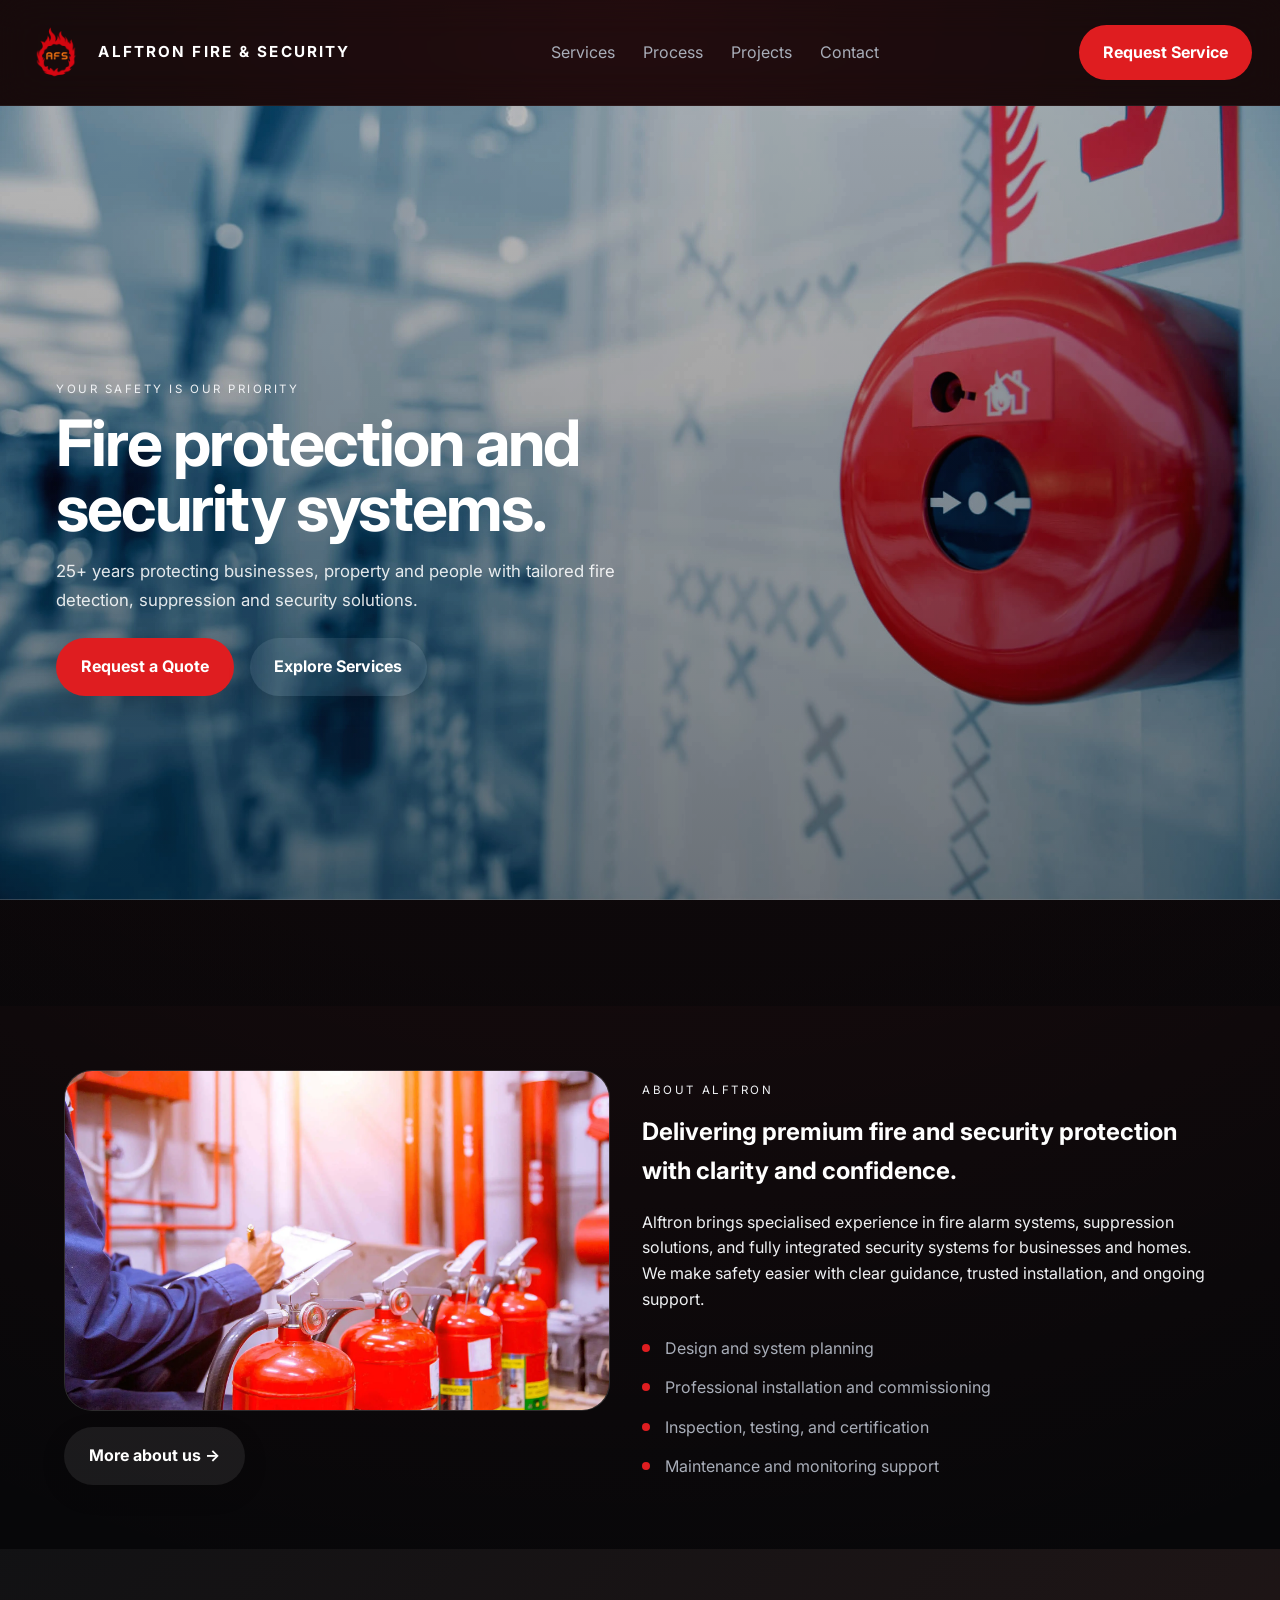
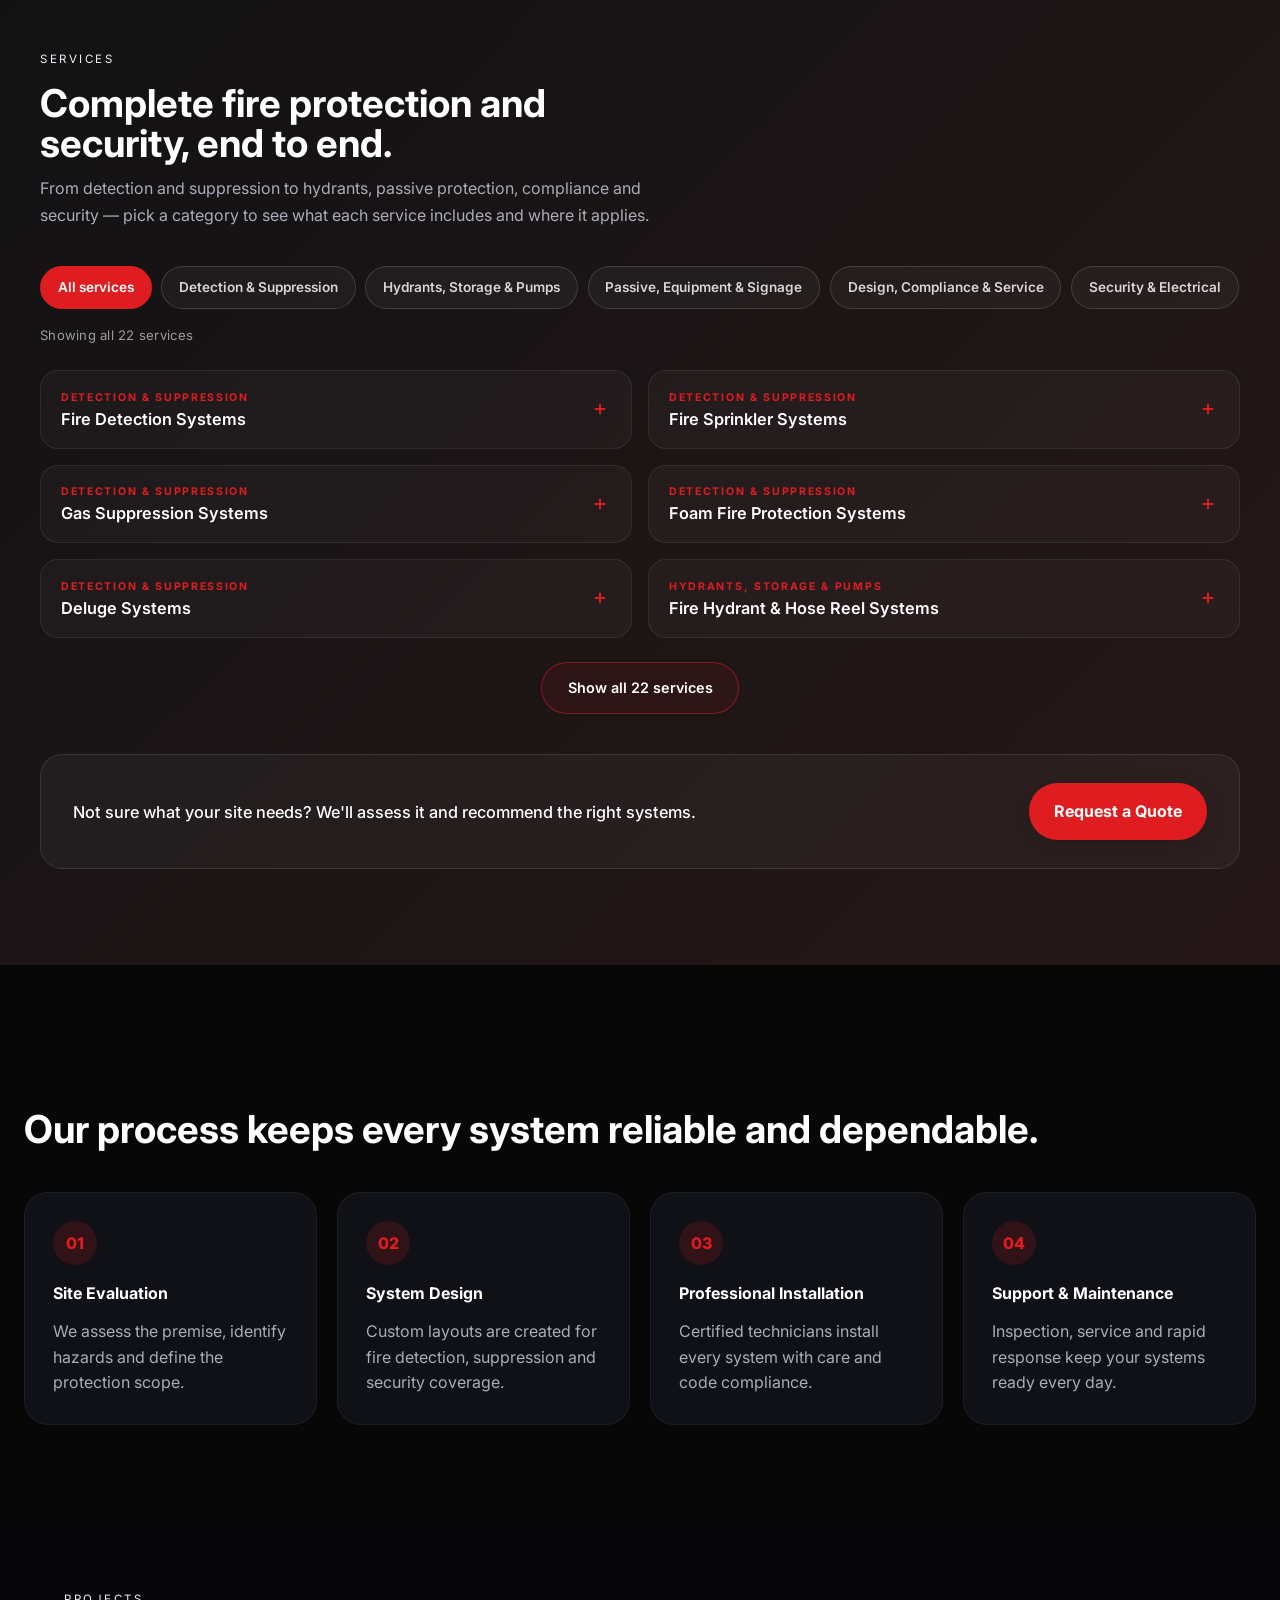
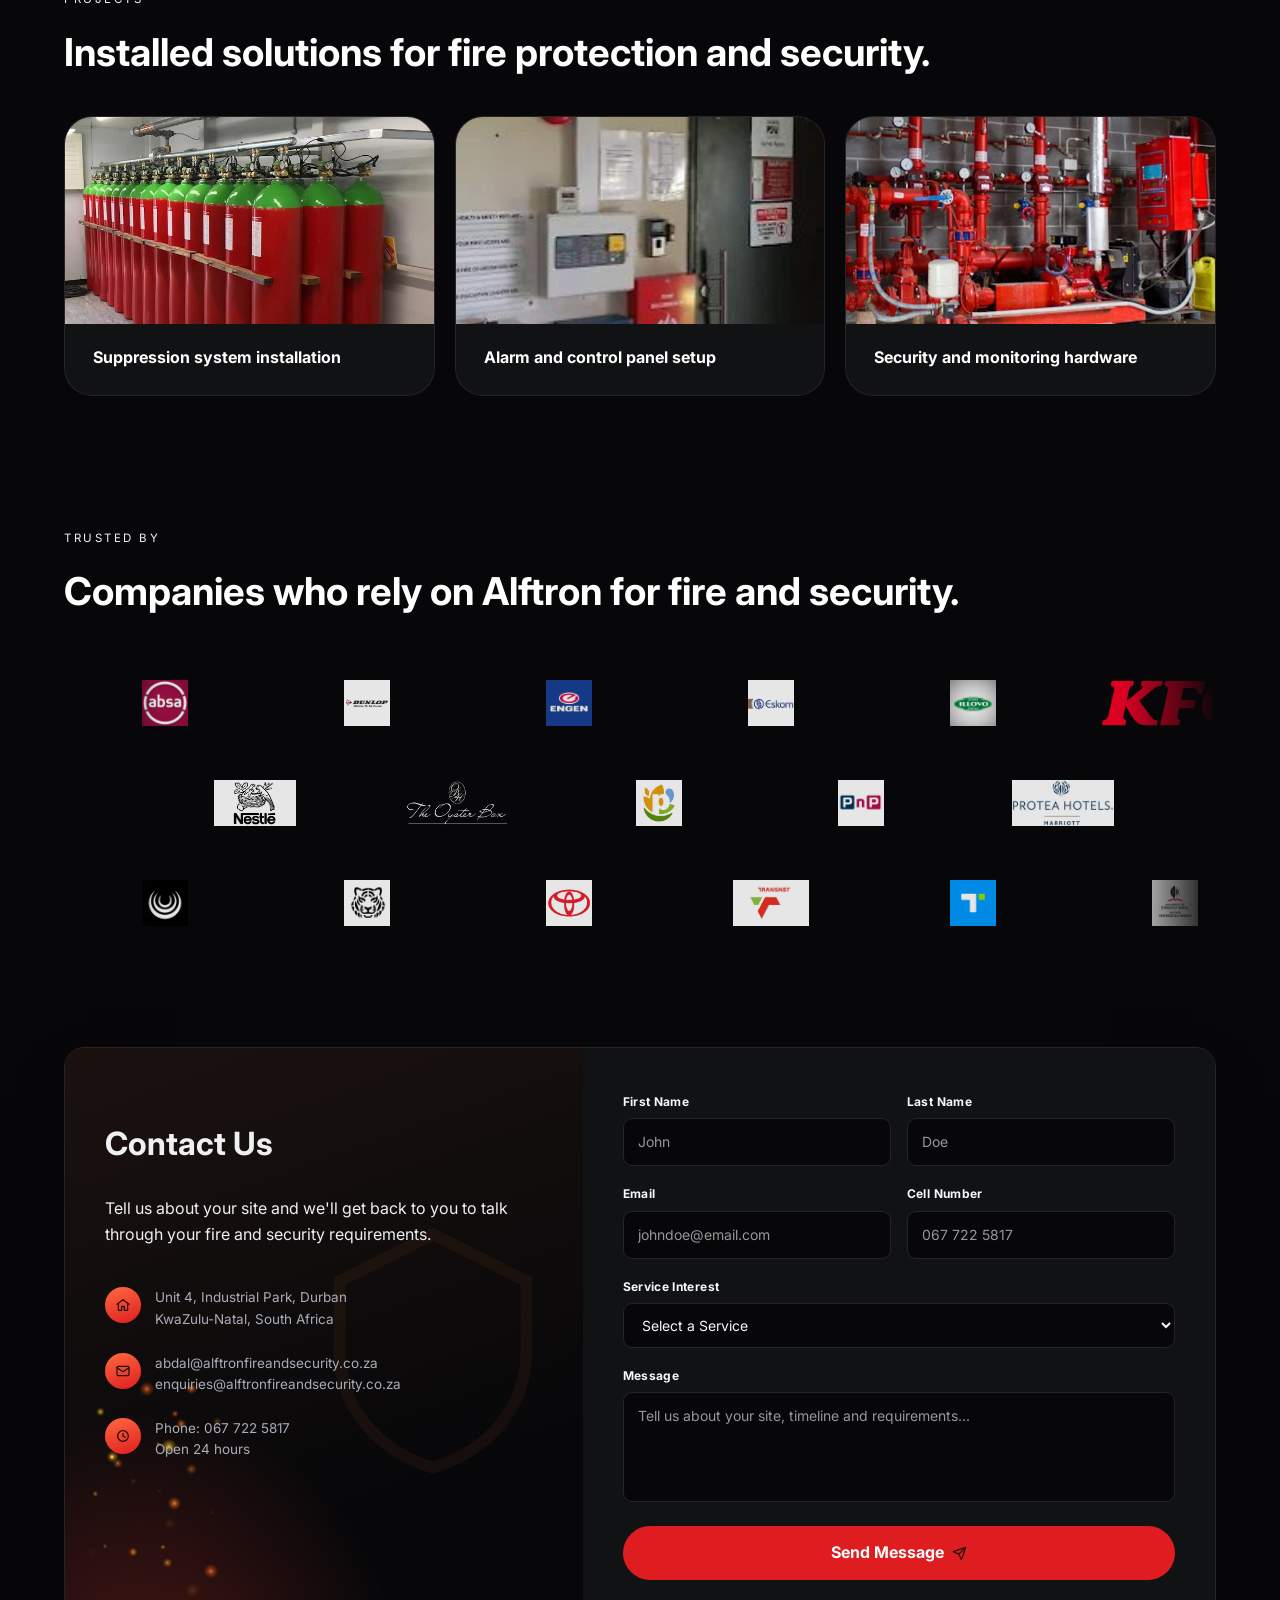
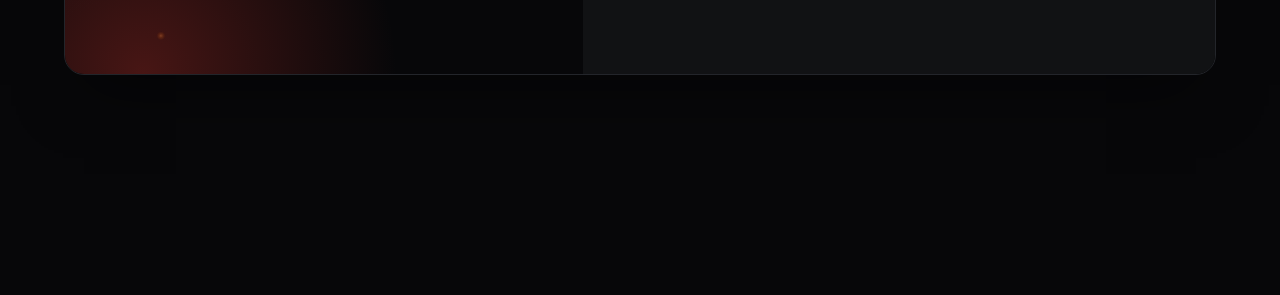
==== index.html @ 0fa5803b "lazy2" ====
<!DOCTYPE html>
<html lang="en">
<head>
  <link rel="preload" as="image" href="images/fire-alarm-systems-hero.webp" media="(min-width: 601px)" >
<link rel="preload" as="image" href="images/mobilehero.webp" media="(max-width: 600px)">
  <meta charset="UTF-8" />
  <meta name="viewport" content="width=device-width, initial-scale=1.0" />
  <title>Alftron Fire and Security</title>
  <link rel="preconnect" href="https://fonts.googleapis.com" />
  <link rel="preconnect" href="https://fonts.gstatic.com" crossorigin />
  <link href="https://fonts.googleapis.com/css2?family=Inter:wght@400;500;600;700;800&display=swap" rel="stylesheet" />
  <link rel="stylesheet" href="styles.css" />
</head>
<body>
  <nav class="navbar" id="pageNavbar">
    <a class="navbar__brand" href="#">
      <img src="images/logo.webp" alt="Alftron Fire and Security logo" class="navbar__logo" fetchpriority="high"/>
      <span class="navbar__brandText">Alftron Fire & Security</span>
    </a>
    <button class="navbar__toggle" aria-label="Open menu" id="menuToggle" aria-expanded="false">Menu</button>
    <ul class="navbar__links" id="navMenu">
      <li><a href="#services">Services</a></li>
      <li><a href="#process">Process</a></li>
      <li><a href="#projects">Projects</a></li>
      <li><a href="#contact">Contact</a></li>
      <li class="navbar__links-cta"><a href="#contact">Request Service</a></li>
    </ul>
    <a class="navbar__cta" href="#contact">Request Service</a>
  </nav>

  <main>
    <section class="hero">
      <div class="hero__content">
        <p class="eyebrow hero__eyebrow fade-up fade-up-delay-1">YOUR SAFETY IS OUR PRIORITY</p>
        <h1 class="fade-up fade-up-delay-2">Fire protection and security systems.</h1>
        <p class="hero__copy fade-up fade-up-delay-3">25+ years protecting businesses, property and people with tailored fire detection, suppression and security solutions.</p>
        <div class="hero__actions fade-up fade-up-delay-4">
          <a class="button button--primary" href="#contact">Request a Quote</a>
          <a class="button button--ghost" href="#services">Explore Services</a>
        </div>
      </div>
    </section>
<section class="section section--about" id="about">
      <div class="about-grid">
        <div>
        <div class="about-image fade-up fade-up-delay-2">
          <img src="images/fire2.webp" alt="Fire protection inspection" loading="lazy"/>
        </div>
        <button type="button" class="button button--ghost about-action fade-up fade-up-delay-4" id="aboutToggle" aria-expanded="false" aria-controls="aboutMore">More about us →</button>
      </div>
        <div class="about-content">
          <span class="eyebrow fade-up fade-up-delay-1">About Alftron</span>
          <h2 class="fade-up fade-up-delay-2">Delivering premium fire and security protection with clarity and confidence.</h2>
          <p class="fade-up fade-up-delay-3">Alftron brings specialised experience in fire alarm systems, suppression solutions, and fully integrated security systems for businesses and homes. We make safety easier with clear guidance, trusted installation, and ongoing support.</p>
          <ul class="about-list fade-up fade-up-delay-4">
            <li>Design and system planning</li>
            <li>Professional installation and commissioning</li>
            <li>Inspection, testing, and certification</li>
            <li>Maintenance and monitoring support</li>
          </ul>

          <div class="about-more" id="aboutMore" hidden>
            <div class="about-more__inner">
              <p>For more than 25 years, Alftron has helped businesses and homeowners across South Africa protect what matters most. What began as a specialised fire protection company has grown into a full-service fire and security partner, trusted on everything from single-site installations to complex industrial and commercial projects.</p>
              <p>Our approach is built on doing the job properly the first time. Every system we design is tailored to the specific risks of your site, installed by certified technicians, and backed by the inspection, testing and maintenance needed to keep it compliant and dependable for years. We work to SANS standards and insurance requirements, so you can be confident your protection will perform when it counts.</p>

              <div class="about-more__grid">
                <div class="about-stat">
                  <span class="about-stat__num">25+</span>
                  <span class="about-stat__label">Years in fire protection</span>
                </div>
                <div class="about-stat">
                  <span class="about-stat__num">24/7</span>
                  <span class="about-stat__label">Emergency call-out support</span>
                </div>
                <div class="about-stat">
                  <span class="about-stat__num">SANS</span>
                  <span class="about-stat__label">Compliant systems &amp; audits</span>
                </div>
                <div class="about-stat">
                  <span class="about-stat__num">End&#8209;to&#8209;end</span>
                  <span class="about-stat__label">Design, install &amp; maintain</span>
                </div>
              </div>

              <h3 class="about-more__subhead">Why clients choose Alftron</h3>
              <ul class="about-list">
                <li>Specialised expertise across fire detection, suppression, and integrated security</li>
                <li>Solutions engineered for compliance, reliability, and long-term protection</li>
                <li>Certified installation and honest, clear guidance at every step</li>
                <li>Rapid response and ongoing support that keeps your systems ready</li>
              </ul>
            </div>
          </div>
        </div>
      </div>
    </section>

    <section class="section section--services" id="services">
      <div class="services-inner">
        <div class="services-head">
          <span class="eyebrow fade-up fade-up-delay-1">Services</span>
          <h2 class="fade-up fade-up-delay-2">Complete fire protection and security, end to end.</h2>
          <p class="fade-up fade-up-delay-3">From detection and suppression to hydrants, passive protection, compliance and security — pick a category to see what each service includes and where it applies.</p>
        </div>

        <div class="services-filter fade-up fade-up-delay-3" role="tablist" aria-label="Filter services by category" data-service-filter></div>

        <div class="services-count" data-service-count aria-live="polite"></div>

        <div class="services-grid" data-service-grid></div>

        <div class="services-cta fade-up">
          <p>Not sure what your site needs? We'll assess it and recommend the right systems.</p>
          <a class="button button--primary" href="#contact">Request a Quote</a>
        </div>
      </div>
    </section>

    <section class="section" id="process">
      <div class="section__heading">
        <span class="eyebrow fade-up fade-up-delay-1">How we work</span>
        <h2 class="fade-up fade-up-delay-2">Our process keeps every system reliable and dependable.</h2>
      </div>
      <div class="process-grid">
        <div class="process-step fade-up fade-up-delay-2">
          <span>01</span>
          <h4>Site Evaluation</h4>
          <p>We assess the premise, identify hazards and define the protection scope.</p>
        </div>
        <div class="process-step fade-up fade-up-delay-3">
          <span>02</span>
          <h4>System Design</h4>
          <p>Custom layouts are created for fire detection, suppression and security coverage.</p>
        </div>
        <div class="process-step fade-up fade-up-delay-4">
          <span>03</span>
          <h4>Professional Installation</h4>
          <p>Certified technicians install every system with care and code compliance.</p>
        </div>
        <div class="process-step fade-up fade-up-delay-1">
          <span>04</span>
          <h4>Support & Maintenance</h4>
          <p>Inspection, service and rapid response keep your systems ready every day.</p>
        </div>
      </div>
    </section>

    <section class="section section--gallery" id="projects">
      <div class="section__heading">
        <span class="eyebrow fade-up fade-up-delay-1">Projects</span>
        <h2 class="fade-up fade-up-delay-2">Installed solutions for fire protection and security.</h2>
        <span class="gallery-swipe-hint">Swipe to explore →</span>
      </div>
      <div class="gallery-grid">
        <article class="gallery-card fade-up fade-up-delay-2">
          <img src="images/gas-suppression-cylinders.jpg" alt="Gas suppression cylinders" loading="lazy"/>
          <div class="gallery-card__text">Suppression system installation</div>
        </article>
        <article class="gallery-card fade-up fade-up-delay-3">
          <img src="images/alarm-panel-wall.jpg" alt="Fire alarm control panel" loading="lazy"/>
          <div class="gallery-card__text">Alarm and control panel setup</div>
        </article>
        <article class="gallery-card fade-up fade-up-delay-4">
          <img src="images/pump-room.jpg" alt="Mechanical and monitoring infrastructure" loading="lazy"/>
          <div class="gallery-card__text">Security and monitoring hardware</div>
        </article>
      </div>
    </section>

    <section class="section section--clients" id="clients">
      <div class="section__heading">
        <span class="eyebrow fade-up fade-up-delay-1">Trusted by</span>
        <h2 class="fade-up fade-up-delay-2">Companies who rely on Alftron for fire and security.</h2>
      </div>

      <div class="marquee-rows fade-up fade-up-delay-3" aria-label="Companies we have worked with">

        <!-- Row 1 -> scrolls left -->
        <div class="marquee marquee--left">
          <div class="marquee__track">
            <div class="marquee__group">
              <div class="client-logo"><img src="images/logoabsa.jpeg" alt="Absa" loading="lazy" /></div>
              <div class="client-logo"><img src="images/logodunlop.jpeg" alt="Dunlop" loading="lazy" /></div>
              <div class="client-logo"><img src="images/logoengen.jpeg" alt="Engen" loading="lazy" /></div>
              <div class="client-logo"><img src="images/logoeskom.jpeg" alt="Eskom" loading="lazy" /></div>
              <div class="client-logo"><img src="images/logoillovo.jpeg" alt="Illovo" loading="lazy" /></div>
              <div class="client-logo"><img src="images/logokfc.png" alt="KFC" loading="lazy" /></div>
              <div class="client-logo"><img src="images/logomrp.jpeg" alt="Mr Price" loading="lazy" /></div>
              <div class="client-logo"><img src="images/logonampak.jpeg" alt="Nampak" loading="lazy" /></div>
              <div class="client-logo"><img src="images/logoned.jpeg" alt="Nedbank" loading="lazy" /></div>
            </div>
            <div class="marquee__group" aria-hidden="true">
              <div class="client-logo"><img src="images/logoabsa.jpeg" alt="" loading="lazy" /></div>
              <div class="client-logo"><img src="images/logodunlop.jpeg" alt="" loading="lazy" /></div>
              <div class="client-logo"><img src="images/logoengen.jpeg" alt="" loading="lazy" /></div>
              <div class="client-logo"><img src="images/logoeskom.jpeg" alt="" loading="lazy" /></div>
              <div class="client-logo"><img src="images/logoillovo.jpeg" alt="" loading="lazy" /></div>
              <div class="client-logo"><img src="images/logokfc.png" alt="" loading="lazy" /></div>
              <div class="client-logo"><img src="images/logomrp.jpeg" alt="" loading="lazy" /></div>
              <div class="client-logo"><img src="images/logonampak.jpeg" alt="" loading="lazy" /></div>
              <div class="client-logo"><img src="images/logoned.jpeg" alt="" loading="lazy"/></div>
            </div>
          </div>
        </div>

        <!-- Row 2 -> scrolls right -->
        <div class="marquee marquee--right">
          <div class="marquee__track">
            <div class="marquee__group">
              <div class="client-logo"><img src="images/LogoNestle-.jpg" alt="Nestlé" loading="lazy" /></div>
              <div class="client-logo"><img src="images/logooyster.png" alt="Oyster" loading="lazy" /></div>
              <div class="client-logo"><img src="images/logopepsi.jpeg" alt="Pepsi" loading="lazy" /></div>
              <div class="client-logo"><img src="images/logopnp.jpeg" alt="Pick n Pay" loading="lazy" /></div>
              <div class="client-logo"><img src="images/logoprotea.webp" alt="Protea" loading="lazy" /></div>
              <div class="client-logo"><img src="images/logosanral.jpeg" alt="SANRAL" loading="lazy" /></div>
              <div class="client-logo"><img src="images/logosars.png" alt="SARS" loading="lazy" /></div>
              <div class="client-logo"><img src="images/logoshoprite.jpeg" alt="Shoprite" loading="lazy"/></div>
            </div>
            <div class="marquee__group" aria-hidden="true">
              <div class="client-logo"><img src="images/LogoNestle-.jpg" alt="" loading="lazy" /></div>
              <div class="client-logo"><img src="images/logooyster.png" alt="" loading="lazy"/></div>
              <div class="client-logo"><img src="images/logopepsi.jpeg" alt="" loading="lazy" /></div>
              <div class="client-logo"><img src="images/logopnp.jpeg" alt="" loading="lazy" /></div>
              <div class="client-logo"><img src="images/logoprotea.webp" alt="" loading="lazy" /></div>
              <div class="client-logo"><img src="images/logosanral.jpeg" alt="" loading="lazy" /></div>
              <div class="client-logo"><img src="images/logosars.png" alt="" loading="lazy" /></div>
              <div class="client-logo"><img src="images/logoshoprite.jpeg" alt="" loading="lazy"/></div>
            </div>
          </div>
        </div>

        <!-- Row 3 -> scrolls left -->
        <div class="marquee marquee--left marquee--slow">
          <div class="marquee__track">
            <div class="marquee__group">
              <div class="client-logo"><img src="images/logoss.jpeg" alt="SS" loading="lazy" /></div>
              <div class="client-logo"><img src="images/logotiger.jpeg" alt="Tiger Brands" loading="lazy"/></div>
              <div class="client-logo"><img src="images/logotoyota.png" alt="Toyota" loading="lazy"/></div>
              <div class="client-logo"><img src="images/logotrans.webp" alt="Trans" loading="lazy" /></div>
              <div class="client-logo"><img src="images/logotransnet.jpeg" alt="Transnet" loading="lazy" /></div>
              <div class="client-logo"><img src="images/logoukzn.jpeg" alt="UKZN" loading="lazy" /></div>
              <div class="client-logo"><img src="images/logouniev.png" alt="University" loading="lazy" /></div>
              <div class="client-logo"><img src="images/logowool.jpeg" alt="Woolworths" loading="lazy" /></div>
              <div class="client-logo"><img src="images/logozimbal.png" alt="Zimbal" loading="lazy"/></div>
            </div>
            <div class="marquee__group" aria-hidden="true">
              <div class="client-logo"><img src="images/logoss.jpeg" alt="" loading="lazy"/></div>
              <div class="client-logo"><img src="images/logotiger.jpeg" alt="" loading="lazy"/></div>
              <div class="client-logo"><img src="images/logotoyota.png" alt="" loading="lazy"/></div>
              <div class="client-logo"><img src="images/logotrans.webp" alt="" loading="lazy" /></div>
              <div class="client-logo"><img src="images/logotransnet.jpeg" alt="" loading="lazy" /></div>
              <div class="client-logo"><img src="images/logoukzn.jpeg" alt="" loading="lazy" /></div>
              <div class="client-logo"><img src="images/logouniev.png" alt="" loading="lazy" /></div>
              <div class="client-logo"><img src="images/logowool.jpeg" alt="" loading="lazy" /></div>
              <div class="client-logo"><img src="images/logozimbal.png" alt="" loading="lazy" /></div>
            </div>
          </div>
        </div>

      </div>
    </section>

    <section class="contact" id="contact">
      <div class="wrap">
        <div class="contact-shell">

          <!-- Left panel -->
          <div class="contact-left fade-up fade-up-delay-2">
            <canvas class="contact-sparks" aria-hidden="true"></canvas>
            <div class="contact-left-inner">
              <svg class="contact-glyph" viewBox="0 0 24 24" fill="none">
                <path d="M12 2 4 6v6c0 5 3.4 8.6 8 10 4.6-1.4 8-5 8-10V6l-8-4Z" stroke="#e8823a" stroke-width="1"/>
              </svg>

              <h2>Contact Us</h2>
              <p>Tell us about your site and we'll get back to you to talk through your fire and security requirements.</p>

              <div class="contact-rows">
                <div class="contact-row">
                  <span class="contact-row-icon">
                    <svg viewBox="0 0 24 24" fill="none"><path d="M3 11l9-7 9 7M5 10v9a1 1 0 0 0 1 1h4v-6h4v6h4a1 1 0 0 0 1-1v-9" stroke="#1a0f07" stroke-width="1.8" stroke-linecap="round" stroke-linejoin="round"/></svg>
                  </span>
                  <div>
                    Unit 4, Industrial Park, Durban<br>
                    KwaZulu-Natal, South Africa
                  </div>
                </div>

                <div class="contact-row">
                  <span class="contact-row-icon">
                    <svg viewBox="0 0 24 24" fill="none"><rect x="3" y="5" width="18" height="14" rx="2" stroke="#1a0f07" stroke-width="1.8"/><path d="M3 7l9 6 9-6" stroke="#1a0f07" stroke-width="1.8" stroke-linecap="round" stroke-linejoin="round"/></svg>
                  </span>
                  <div>
                    <a href="mailto:abdal@alftronfireandsecurity.co.za">abdal@alftronfireandsecurity.co.za</a><br>
                    <a href="mailto:enquiries@alftronfireandsecurity.co.za">enquiries@alftronfireandsecurity.co.za</a>
                  </div>
                </div>

                <div class="contact-row">
                  <span class="contact-row-icon">
                    <svg viewBox="0 0 24 24" fill="none"><circle cx="12" cy="12" r="8" stroke="#1a0f07" stroke-width="1.8"/><path d="M12 8v4l3 2" stroke="#1a0f07" stroke-width="1.8" stroke-linecap="round" stroke-linejoin="round"/></svg>
                  </span>
                  <div>
                    Phone: <a href="tel:0677225817">067 722 5817</a><br>
                    Open 24 hours
                  </div>
                </div>
              </div>
            </div>
          </div>

          <!-- Right panel: form -->
          <div class="contact-right fade-up fade-up-delay-3">
           <form class="contact-form" id="contactForm" action="https://api.web3forms.com/submit" method="POST">
  <!-- Web3Forms: replace with your own access key from https://web3forms.com -->
  <input type="hidden" name="access_key" value="1443069b-8271-4043-ac33-84f66582467c">
  <input type="hidden" name="subject" value="New enquiry from Alftron website">
  <input type="hidden" name="from_name" value="Alftron Fire &amp; Security Website">
  <!-- Honeypot: hidden from humans, catches bots -->
  <input type="checkbox" name="botcheck" class="hidden" style="display:none">

  <div class="form-row">
    <div class="form-field">
      <label for="firstName">First Name</label>
      <input type="text" id="firstName" name="firstName" placeholder="John" required>
    </div>
    <div class="form-field">
      <label for="lastName">Last Name</label>
      <input type="text" id="lastName" name="lastName" placeholder="Doe" required>
    </div>
  </div>

  <div class="form-row">
    <div class="form-field">
      <label for="email">Email</label>
      <input type="email" id="email" name="email" placeholder="johndoe@email.com" required>
    </div>
    <div class="form-field">
      <label for="phone">Cell Number</label>
      <input type="tel" id="phone" name="phone" placeholder="067 722 5817" autocomplete="tel" required>
    </div>
  </div>

  <div class="form-field">
    <label for="service">Service Interest</label>
    <select id="service" name="service" required>
      <option value="" disabled selected>Select a Service</option>
      <option>Fire Detection &amp; Alarm Systems</option>
      <option>Fire Suppression Systems</option>
      <option>Security &amp; Access Control</option>
      <option>CCTV &amp; Surveillance</option>
      <option>Monitoring &amp; Response</option>
      <option>Inspection, Testing &amp; Maintenance</option>
    </select>
  </div>

  <div class="form-field">
    <label for="message">Message</label>
    <textarea id="message" name="message" placeholder="Tell us about your site, timeline and requirements..." required></textarea>
  </div>

  <button type="submit" class="btn btn-primary" id="contactSubmit">
    <span class="btn-label">Send Message</span>
    <svg width="15" height="15" viewBox="0 0 24 24" fill="none"><path d="M22 2 11 13M22 2l-7 20-4-9-9-4 20-7Z" stroke="#1a0f07" stroke-width="1.8" stroke-linecap="round" stroke-linejoin="round"/></svg>
  </button>

  <p class="form-status" id="formStatus" role="status" aria-live="polite"></p>
</form>
          </div>

        </div>
      </div>
    </section>
  </main>

  <footer class="footer fade-up fade-up-delay-2">
    <div>© 2026 Alftron Fire and Security. Your safety is our priority.</div>
    <div>Designed for modern fire protection and security.</div>
    <div>Created by <a href="https://dyme.digital">Dyme Digital</a></div>
  </footer>

  <script src="script.js"></script>
  <script>
    (function(){
      const canvas = document.querySelector('.contact-sparks');
      if (!canvas) return;
      const ctx = canvas.getContext('2d');
      const reduce = window.matchMedia('(prefers-reduced-motion: reduce)').matches;

      let width = 0, height = 0, dpr = Math.min(window.devicePixelRatio || 1, 2);
      const sparks = [];

      function resize(){
        const rect = canvas.parentElement.getBoundingClientRect();
        width = rect.width;
        height = rect.height;
        dpr = Math.min(window.devicePixelRatio || 1, 2);
        canvas.width = width * dpr;
        canvas.height = height * dpr;
        canvas.style.width = width + 'px';
        canvas.style.height = height + 'px';
        ctx.setTransform(dpr, 0, 0, dpr, 0, 0);
      }
      resize();
      window.addEventListener('resize', resize);

      function spawn(){
        const originX = width * (0.05 + Math.random() * 0.25);
        const originY = height * (0.7 + Math.random() * 0.3);
        const angle = -Math.PI / 2 + (Math.random() - 0.5) * 1.1;
        const speed = 0.3 + Math.random() * 1.2;

        return {
          x: originX,
          y: originY,
          vx: Math.cos(angle) * speed + (Math.random() - 0.5) * 0.3,
          vy: Math.sin(angle) * speed - Math.random() * 0.4,
          life: 0,
          maxLife: 90 + Math.random() * 110,
          size: 0.7 + Math.random() * 2,
          hue: 18 + Math.random() * 28,
        };
      }

      const count = reduce ? 0 : 26;
      for (let i = 0; i < count; i++){
        const s = spawn();
        s.life = Math.random() * s.maxLife;
        sparks.push(s);
      }

      function draw(){
        ctx.clearRect(0, 0, width, height);
        ctx.globalCompositeOperation = 'lighter';

        for (let i = 0; i < sparks.length; i++){
          const s = sparks[i];
          s.life++;
          s.x += s.vx;
          s.y += s.vy;
          s.vy -= 0.01;
          s.vx *= 0.99;

          const t = s.life / s.maxLife;
          if (t >= 1 || s.y < height * 0.1){
            sparks[i] = spawn();
            continue;
          }

          const alpha = Math.sin(t * Math.PI) * 0.85;
          const r = s.size * 3;
          const grad = ctx.createRadialGradient(s.x, s.y, 0, s.x, s.y, r);
          grad.addColorStop(0, `hsla(${s.hue}, 100%, 65%, ${alpha})`);
          grad.addColorStop(0.4, `hsla(${s.hue}, 95%, 55%, ${alpha * 0.5})`);
          grad.addColorStop(1, `hsla(${s.hue}, 90%, 45%, 0)`);
          ctx.fillStyle = grad;
          ctx.beginPath();
          ctx.arc(s.x, s.y, r, 0, Math.PI * 2);
          ctx.fill();
        }

        ctx.globalCompositeOperation = 'source-over';
        if (!reduce) requestAnimationFrame(draw);
      }

      draw();
    })();
  </script>
</body>
</html>
---- styles.css ----
:root {
  color-scheme: dark;
  font-family: 'Inter', sans-serif;
  font-size: 16px;
  color: #eef0f2;
  background: #070709;
  --bg: #070709;
  --surface: #111214;
  --surface-strong: #16171b;
  --text: #f7f8fa;
  --muted: #a8adb8;
  --accent: #df1d20;
  --accent-soft: rgba(223, 29, 32, 0.14);
  --border: #23252a;
  --orange: #df1d20;
  --orange-bright: #ff6a3f;
  --red: #df1d20;
  --bg-raised: #111214;
  --text-muted: #a8adb8;
  --text-dim: rgba(255, 255, 255, 0.58);
}

* {
  box-sizing: border-box;
}

html {
  margin: 0;
  overflow-x: clip;
  scroll-behavior: smooth;
  -webkit-text-size-adjust: 100%;
}

body {
  margin: 0;
  background: radial-gradient(circle at top, rgba(255, 69, 69, 0.12), transparent 32%), #070709;
  line-height: 1.6;
  -webkit-tap-highlight-color: transparent;
}

img {
  max-width: 100%;
  display: block;
}

button, input, textarea {
  font: inherit;
}

.topbar {
  display: none;
}

.logo-shell {
  display: none;
}

.eyebrow {
  text-transform: uppercase;
  letter-spacing: 0.22em;
  font-size: 0.72rem;
  color: #f0f2f5;
}

.topbar__contact {
  display: flex;
  flex-direction: column;
  text-align: right;
  gap: 0.2rem;
}

.topbar__contact a {
  color: #fff;
  text-decoration: none;
  font-weight: 700;
}

.navbar {
  position: sticky;
  top: 0;
  left: 0;
  right: 0;
  width: 100%;
  margin: 0;
  padding: 24px 28px;
  display: flex;
  align-items: center;
  justify-content: space-between;
  gap: 1rem;
  flex-wrap: wrap;
  z-index: 60;
  background: rgba(7, 7, 9, 0.08);
  border-bottom: 1px solid rgba(255, 255, 255, 0.06);
  backdrop-filter: blur(18px);
  transition: background 0.25s ease, box-shadow 0.25s ease, padding 0.25s ease, transform 0.25s ease;
}

.navbar__logo{
  margin-top: 1px; /* increase/decrease to taste */
}
.navbar--active {
  background: rgba(7, 7, 9, 0.72);
  box-shadow: 0 14px 40px rgba(0, 0, 0, 0.16);
  padding: 16px 28px;
  transform: translateY(0);
}

.navbar__brand {
  display: inline-flex;
  align-items: center;
  gap: 0.9rem;
  text-decoration: none;
}

.navbar__logo {
  width: 56px;
  height: 56px;
  border-radius: 14px;
  object-fit: contain;
  display: block;
}

.navbar__brandText {
  font-size: 0.95rem;
  font-weight: 700;
  letter-spacing: 0.14em;
  text-transform: uppercase;
  color: white;
}

.navbar__toggle {
  display: none;
  border: 1px solid rgba(255, 255, 255, 0.16);
  background: rgba(255, 255, 255, 0.06);
  color: white;
  padding: 0.85rem 1rem;
  border-radius: 999px;
  cursor: pointer;
  font-weight: 700;
}

.navbar__links {
  display: flex;
  gap: 1.75rem;
  list-style: none;
  padding: 0;
  margin: 0;
}

.navbar__links a {
  color: var(--muted);
  text-decoration: none;
  transition: color 0.2s ease;
}

.navbar__links a:hover {
  color: white;
}

.navbar__cta {
  padding: 0.95rem 1.5rem;
  background: var(--accent);
  color: white;
  border-radius: 999px;
  text-decoration: none;
  font-weight: 700;
}

.navbar__links.open {
  max-height: 500px;
}

@media (max-width: 860px) {
  .navbar {
    padding: 16px 20px;
  }
  .navbar__toggle {
    display: inline-flex;
  }
  .navbar__links {
    position: absolute;
    top: 100%;
    left: 0;
    right: 0;
    margin: 0;
    padding: 0 1.5rem;
    gap: 1rem;
    flex-direction: column;
    background: rgba(7, 7, 9, 0.98);
    border-bottom: 1px solid rgba(255, 255, 255, 0);
    overflow: hidden;
    max-height: 0;
    transition: max-height 0.32s ease, padding 0.32s ease, border-color 0.32s ease;
    z-index: 50;
  }
  .navbar__links li {
    width: 100%;
  }
  .navbar__links a {
    width: 100%;
    padding: 0.75rem 0;
    color: white;
  }
  .navbar__cta {
    width: 100%;
    text-align: center;
  }
}

.hero {
  width: 100%;
  max-width: none;
  margin: 0;
  padding: 1rem 24px 4rem;
  display: grid;
  align-items: center;
  justify-items: start;
  min-height: 100vh;
  min-height: 100svh;
  background: url('images/fire-alarm-systems-hero.webp') center center/cover no-repeat;
  background-attachment: fixed;
  position: relative;
  overflow: hidden;
}

.hero::before {
  content: '';
  position: absolute;
  inset: 0;
  background: rgba(7, 7, 9, 0.18);
  pointer-events: none;
}

.hero::after {
  content: '';
  position: absolute;
  inset: 0;
  background: linear-gradient(180deg, rgba(7, 7, 9, 0.12), rgba(7, 7, 9, 0.42));
}

.hero__content {
  position: relative;
  z-index: 1;
  max-width: 720px;
  width: 100%;
  padding-left: 2rem;
}

.hero__content h1 {
  overflow-wrap: break-word;
}

.fade-up {
  opacity: 0;
  transform: translateY(14px);
}

.fade-up.show {
  animation: fadeUp 0.72s ease-out forwards;
}

.fade-up-delay-1 { animation-delay: 0.12s; }
.fade-up-delay-2 { animation-delay: 0.2s; }
.fade-up-delay-3 { animation-delay: 0.28s; }
.fade-up-delay-4 { animation-delay: 0.36s; }

@keyframes fadeUp {
  from {
    opacity: 0;
    transform: translateY(14px);
  }
  to {
    opacity: 1;
    transform: translateY(0);
  }
}

.hero__content h1 {
  margin: 0 0 0.9rem;
  font-size: clamp(2.75rem, 5vw, 4.75rem);
  line-height: 1.02;
  letter-spacing: -0.03em;
  color: white;
}

.hero__copy {
  max-width: 40rem;
  color: rgba(255, 255, 255, 0.88);
  font-size: 1.05rem;
  line-height: 1.75;
}

.hero__actions {
  display: flex;
  flex-wrap: wrap;
  align-items: center;
  gap: 1rem;
  margin-top: 1.4rem;
}

.button {
  display: inline-flex;
  align-items: center;
  justify-content: center;
  border: none;
  border-radius: 999px;
  padding: 1rem 1.55rem;
  font-weight: 700;
  cursor: pointer;
  transition: transform 0.2s ease, box-shadow 0.2s ease, background 0.2s ease, filter 0.2s ease;
  text-decoration: none;
  box-shadow: 0 8px 24px rgba(0, 0, 0, 0.16);
}

.button:hover {
  transform: translateY(-2px) scale(1.01);
  box-shadow: 0 12px 28px rgba(0, 0, 0, 0.24);
  filter: brightness(1.04);
}

.button:active {
  transform: translateY(0) scale(0.99);
  box-shadow: 0 6px 16px rgba(0, 0, 0, 0.18);
}

.button--primary {
  background: var(--accent);
  color: white;
}

.button--ghost {
  background: rgba(255, 255, 255, 0.08);
  color: white;
}

.hero__visual {
  position: relative;
  min-height: 520px;
  border-radius: 32px;
  overflow: hidden;
  background: linear-gradient(145deg, #16181c 0%, #101113 40%, #100f12 100%);
  border: 1px solid rgba(255, 255, 255, 0.06);
  display: grid;
  place-items: center;
}

.hero__image {
  width: 100%;
  height: 100%;
  object-fit: cover;
}

.hero__overlay {
  position: absolute;
  inset: 0;
  background: radial-gradient(circle at top right, rgba(255, 60, 60, 0.18), transparent 35%),
    linear-gradient(180deg, transparent 0%, rgba(0, 0, 0, 0.35) 60%);
}

.hero__badge {
  position: absolute;
  top: 1.4rem;
  left: 1.4rem;
  background: rgba(223, 29, 32, 0.14);
  border: 1px solid rgba(223, 29, 32, 0.28);
  border-radius: 999px;
  padding: 0.9rem 1.2rem;
  width: fit-content;
  color: #fff;
  font-weight: 700;
  z-index: 1;
}

.stats-grid,
.service-grid,
.process-grid,
.gallery-grid {
  display: grid;
  gap: 1.25rem;
}

.stats-grid {
  max-width: 1200px;
  margin: 0 auto;
  padding: 0 24px 32px;
  grid-template-columns: repeat(3, minmax(0, 1fr));
}

.stat-card {
  padding: 1.5rem 1.75rem;
  background: var(--surface);
  border: 1px solid rgba(255, 255, 255, 0.08);
  border-radius: 24px;
  text-align: center;
}

.stat-card p {
  margin: 0;
  font-size: 2rem;
  font-weight: 800;
  color: white;
}

.stat-card span {
  color: var(--muted);
}

.section {
  max-width: 1200px;
  margin: 0 auto;
  padding: 64px 24px;
}

.section--dark {
  background: #09090c;
}

.section__heading {
  margin-bottom: 2rem;
}

.section__heading h2 {
  margin: 0.75rem 0 0;
  font-size: clamp(2rem, 3vw, 2.8rem);
  color: white;
}

#process {
  position: relative;
  isolation: isolate;
  overflow: hidden;
  width: 100vw;
  max-width: none;
  margin-left: calc(50% - 50vw);
  margin-right: calc(50% - 50vw);
  padding: 96px 24px;
  background:
    linear-gradient(135deg, rgba(3, 3, 5, 0.14), rgba(8, 6, 6, 0.1)),
    url('images/fire-extinguish.webp') center/cover no-repeat;
  background-attachment: fixed;
}

#process::before {
  content: '';
  position: absolute;
  inset: 0;
  background: rgba(7, 7, 9, 0.18);
  pointer-events: none;
  z-index: -1;
}

#process .section__heading,
#process .process-grid {
  position: relative;
  z-index: 1;
}

.service-grid {
  grid-template-columns: repeat(3, minmax(0, 1fr));
}

.service-card {
  padding: 2rem;
  border-radius: 28px;
  background: rgba(255, 255, 255, 0.03);
  border: 1px solid rgba(255, 255, 255, 0.06);
}

.service-card h3 {
  margin-top: 0;
  margin-bottom: 0.75rem;
  color: white;
}

.service-card p {
  margin: 0;
  color: var(--muted);
}

.about-grid {
  display: grid;
  grid-template-columns: 1fr 1.05fr;
  gap: 2rem;
  align-items: center;
}

.about-grid > * {
  min-width: 0;
}

.about-content h2 {
  margin-top: 0.75rem;
  color: white;
}

.about-list {
  list-style: none;
  padding: 0;
  margin: 1.5rem 0 0;
  display: grid;
  gap: 0.85rem;
  color: var(--muted);
}

.about-list li {
  position: relative;
  padding-left: 1.4rem;
}

.about-list li::before {
  content: '';
  position: absolute;
  left: 0;
  top: 0.5rem;
  width: 8px;
  height: 8px;
  border-radius: 50%;
  background: var(--accent);
}


.about-image {
  border-radius: 28px;
  overflow: hidden;
  background: rgba(255,255,255,0.05);
  border: 1px solid rgba(255,255,255,0.1);
  aspect-ratio: 16 / 10;
  min-height: 320px;
  max-width: 100%;
  display: grid;
  place-items: center;
}

.about-image img {
  width: 100%;
  height: 100%;
  object-fit: cover;
  display: block;
}

.about-action {
  margin-top: 1rem;
}

.about-action {
  cursor: pointer;
}

/* Expandable "More about us" panel */
.about-more {
  overflow: hidden;
  max-height: 0;
  transition: max-height 0.4s ease;
}

.about-more__inner {
  padding-top: 1.5rem;
  margin-top: 1.5rem;
  border-top: 1px solid rgba(255, 255, 255, 0.1);
}

.about-more__inner p {
  color: var(--muted);
  line-height: 1.75;
  margin: 0 0 1rem;
}

.about-more__grid {
  display: grid;
  grid-template-columns: repeat(2, 1fr);
  gap: 1rem;
  margin: 1.75rem 0;
}

.about-stat {
  padding: 1.1rem 1.25rem;
  border: 1px solid rgba(255, 255, 255, 0.1);
  border-radius: 16px;
  background: rgba(255, 255, 255, 0.03);
  display: flex;
  flex-direction: column;
  gap: 0.35rem;
}

.about-stat__num {
  font-size: 1.6rem;
  font-weight: 800;
  color: var(--accent);
  line-height: 1;
}

.about-stat__label {
  font-size: 0.85rem;
  color: var(--muted);
  line-height: 1.35;
}

.about-more__subhead {
  margin: 1.75rem 0 1rem;
  font-size: 1.05rem;
  color: white;
  font-weight: 700;
}

.section--services {
  position: relative;
  width: 100vw;
  max-width: none;
  margin-left: calc(50% - 50vw);
  margin-right: calc(50% - 50vw);
  padding: 96px 24px;
  background: linear-gradient(135deg, rgba(18, 18, 20, 0.98), rgba(39, 24, 24, 0.98));
}

.services-inner {
  max-width: 1200px;
  margin: 0 auto;
}

.services-head {
  max-width: 640px;
  margin-bottom: 2.25rem;
}

.services-head h2 {
  margin: 0.75rem 0 0.75rem;
  color: white;
  font-size: clamp(2rem, 3vw, 2.8rem);
  line-height: 1.05;
}

.services-head p {
  margin: 0;
  color: var(--muted);
  line-height: 1.7;
}

/* Filter tabs */
.services-filter {
  display: flex;
  flex-wrap: wrap;
  gap: 0.6rem;
  margin-bottom: 1rem;
}

.services-tab {
  border: 1px solid rgba(255, 255, 255, 0.14);
  background: rgba(255, 255, 255, 0.04);
  color: rgba(255, 255, 255, 0.82);
  padding: 0.62rem 1.05rem;
  border-radius: 999px;
  font-size: 0.85rem;
  font-weight: 600;
  cursor: pointer;
  transition: background 0.2s ease, border-color 0.2s ease, color 0.2s ease, transform 0.15s ease;
}

.services-tab:hover {
  border-color: rgba(223, 29, 32, 0.6);
  color: white;
}

.services-tab.is-active {
  background: var(--accent);
  border-color: var(--accent);
  color: white;
}

.services-count {
  color: var(--text-dim);
  font-size: 0.82rem;
  letter-spacing: 0.02em;
  margin-bottom: 1.5rem;
}

/* Cards grid */
.services-grid {
  display: grid;
  grid-template-columns: repeat(2, minmax(0, 1fr));
  gap: 1rem;
  align-items: start;
}

.service-item {
  border: 1px solid rgba(255, 255, 255, 0.08);
  border-radius: 18px;
  background: rgba(255, 255, 255, 0.03);
  overflow: hidden;
  transition: border-color 0.25s ease, background 0.25s ease;
}

.service-item.is-open {
  border-color: rgba(223, 29, 32, 0.5);
  background: rgba(223, 29, 32, 0.05);
}

.service-item__head {
  width: 100%;
  display: grid;
  grid-template-columns: 1fr auto;
  grid-template-areas:
    "tag chev"
    "name chev";
  align-items: center;
  gap: 0.15rem 1rem;
  text-align: left;
  background: transparent;
  border: none;
  color: white;
  padding: 1.15rem 1.25rem;
  cursor: pointer;
}

.service-item__tag {
  grid-area: tag;
  font-size: 0.66rem;
  text-transform: uppercase;
  letter-spacing: 0.16em;
  color: var(--accent);
  font-weight: 700;
}

.service-item__name {
  grid-area: name;
  font-size: 1.02rem;
  font-weight: 600;
  line-height: 1.25;
}

.service-item__chev {
  grid-area: chev;
  width: 22px;
  height: 22px;
  position: relative;
  flex: none;
}

.service-item__chev::before,
.service-item__chev::after {
  content: '';
  position: absolute;
  top: 50%;
  left: 50%;
  width: 11px;
  height: 2px;
  border-radius: 2px;
  background: var(--accent);
  transform: translate(-50%, -50%);
  transition: transform 0.28s ease;
}

.service-item__chev::after {
  transform: translate(-50%, -50%) rotate(90deg);
}

.service-item.is-open .service-item__chev::after {
  transform: translate(-50%, -50%) rotate(0deg);
}

.service-item__panel {
  max-height: 0;
  overflow: hidden;
  transition: max-height 0.32s ease;
}

.service-item__panel-inner {
  padding: 0 1.25rem 1.35rem;
  border-top: 1px solid rgba(255, 255, 255, 0.07);
  margin-top: 0.1rem;
}

.service-item__panel-inner h4 {
  margin: 1.1rem 0 0.6rem;
  font-size: 0.72rem;
  text-transform: uppercase;
  letter-spacing: 0.14em;
  color: rgba(255, 255, 255, 0.6);
}

.service-item__desc {
  margin: 1.1rem 0 0.35rem;
  color: rgba(255, 255, 255, 0.82);
  font-size: 0.95rem;
  line-height: 1.65;
}

.service-item__includes {
  list-style: none;
  padding: 0;
  margin: 0;
  display: grid;
  gap: 0.5rem;
}

.service-item__includes li {
  position: relative;
  padding-left: 1.3rem;
  color: rgba(255, 255, 255, 0.86);
  font-size: 0.92rem;
  line-height: 1.4;
}

.service-item__includes li::before {
  content: '';
  position: absolute;
  left: 0;
  top: 0.5rem;
  width: 7px;
  height: 7px;
  border-radius: 50%;
  background: var(--accent);
}

.service-item__apps {
  margin: 0;
  color: var(--muted);
  font-size: 0.9rem;
  line-height: 1.6;
}

/* Show more / fewer */
.services-more {
  display: flex;
  justify-content: center;
  margin-top: 1.5rem;
}

.services-more__btn {
  border: 1px solid rgba(223, 29, 32, 0.55);
  background: rgba(223, 29, 32, 0.08);
  color: white;
  font-weight: 600;
  font-size: 0.9rem;
  padding: 0.85rem 1.6rem;
  border-radius: 999px;
  cursor: pointer;
  transition: background 0.2s ease, transform 0.15s ease, border-color 0.2s ease;
}

.services-more__btn:hover {
  background: rgba(223, 29, 32, 0.18);
  border-color: var(--accent);
}

.services-more__btn:active {
  transform: scale(0.98);
}

/* Closing CTA */
.services-cta {
  margin-top: 2.5rem;
  padding: 1.75rem 2rem;
  border: 1px solid rgba(255, 255, 255, 0.1);
  border-radius: 22px;
  background: rgba(255, 255, 255, 0.04);
  display: flex;
  flex-wrap: wrap;
  align-items: center;
  justify-content: space-between;
  gap: 1.25rem;
}

.services-cta p {
  margin: 0;
  color: white;
  font-weight: 500;
  font-size: 1.02rem;
}

@media (max-width: 860px) {
  .services-grid {
    grid-template-columns: 1fr;
  }
  .services-cta {
    justify-content: center;
    text-align: center;
  }
  .services-cta .button {
    width: 100%;
  }
}

.process-grid {
  grid-template-columns: repeat(4, minmax(0, 1fr));
}

.process-step {
  padding: 1.75rem;
  border-radius: 24px;
  background: #101116;
  border: 1px solid rgba(255, 255, 255, 0.06);
}

.process-step span {
  display: inline-flex;
  width: 44px;
  height: 44px;
  border-radius: 50%;
  align-items: center;
  justify-content: center;
  background: rgba(223, 29, 32, 0.16);
  color: var(--accent);
  font-weight: 800;
  margin-bottom: 1rem;
}

.process-step h4 {
  margin: 0 0 0.75rem;
  color: white;
}

.process-step p {
  margin: 0;
  color: var(--muted);
}

.section--gallery .gallery-grid {
  grid-template-columns: repeat(auto-fit, minmax(280px, 1fr));
}

.gallery-card {
  position: relative;
  overflow: hidden;
  border-radius: 28px;
  background: #111214;
  border: 1px solid rgba(255, 255, 255, 0.08);
  display: grid;
  min-height: 280px;
  transition: transform 0.35s ease, box-shadow 0.35s ease;
}

.gallery-card:hover {
  transform: translateY(-6px) scale(1.02);
  box-shadow: 0 22px 60px rgba(0, 0, 0, 0.32);
}

.gallery-card::after {
  content: '';
  position: absolute;
  inset: 0;
  background: linear-gradient(180deg, rgba(0, 0, 0, 0) 30%, rgba(0, 0, 0, 0.45) 100%);
  opacity: 0;
  transition: opacity 0.35s ease;
}

.gallery-card:hover::after {
  opacity: 1;
}

.gallery-card img {
  width: 100%;
  height: auto;
  aspect-ratio: 16 / 9;
  object-fit: cover;
  display: block;
  transition: transform 0.35s ease;
}

.gallery-card:hover img {
  transform: scale(1.08);
}

.gallery-swipe-hint {
  display: none;
}

.gallery-card__text {
  position: absolute;
  bottom: 0;
  left: 0;
  right: 0;
  padding: 1.5rem 1.75rem;
  color: white;
  font-weight: 700;
  z-index: 1;
}

/* ---------- Clients marquee ---------- */
.section--clients {
  overflow: hidden;
}

.marquee-rows {
  margin-top: 2.5rem;
  display: flex;
  flex-direction: column;
  gap: 1.25rem;
}

.marquee {
  position: relative;
  width: 100%;
  overflow: hidden;
  /* Fade the edges so logos slide in/out softly */
  -webkit-mask-image: linear-gradient(90deg, transparent, #000 8%, #000 92%, transparent);
  mask-image: linear-gradient(90deg, transparent, #000 8%, #000 92%, transparent);
}

.marquee__track {
  display: flex;
  width: max-content;
  animation: marquee-scroll 45s linear infinite;
}

/* Alternate directions per row */
.marquee--right .marquee__track {
  animation-direction: reverse;
}

/* Vary speed so rows drift out of sync (staggered, not column-aligned) */
.marquee--left .marquee__track  { animation-duration: 48s; }
.marquee--right .marquee__track { animation-duration: 38s; }
.marquee--slow .marquee__track  { animation-duration: 62s; }

/* Offset middle row so logos never line up in tidy columns */
.marquee--right .marquee__group {
  padding-left: 90px;
}

.marquee:hover .marquee__track {
  animation-play-state: paused;
}

.marquee__group {
  display: flex;
  align-items: center;
  flex-shrink: 0;
}

.client-logo {
  flex: 0 0 auto;
  width: 170px;
  height: 80px;
  margin: 0 1rem;
  display: grid;
  place-items: center;
  opacity: 0.9;
  transition: opacity 0.3s ease, transform 0.3s ease;
}

.client-logo:hover {
  opacity: 1;
  transform: translateY(-3px);
}

.client-logo img {
  max-width: 100%;
  max-height: 46px;
  width: auto;
  object-fit: contain;
  display: block;
}

@keyframes marquee-scroll {
  from { transform: translateX(0); }
  to   { transform: translateX(-50%); }
}

@media (max-width: 600px) {
  .marquee-rows {
    gap: 0.9rem;
  }
  .client-logo {
    width: 120px;
    height: 58px;
    margin: 0 0.6rem;
  }
  .client-logo img {
    max-height: 34px;
  }
  .marquee--left .marquee__track  { animation-duration: 32s; }
  .marquee--right .marquee__track { animation-duration: 26s; }
  .marquee--slow .marquee__track  { animation-duration: 42s; }
  .marquee--right .marquee__group {
    padding-left: 55px;
  }
}

@media (prefers-reduced-motion: reduce) {
  .marquee__track {
    animation: none;
    flex-wrap: wrap;
    justify-content: center;
    width: 100%;
  }
  .marquee__group[aria-hidden="true"] {
    display: none;
  }
  .marquee--right .marquee__group {
    padding-left: 0;
  }
  .marquee {
    -webkit-mask-image: none;
    mask-image: none;
  }
}

.section--highlight {
  display: grid;
  grid-template-columns: 1.15fr 0.85fr;
  gap: 2rem;
  align-items: stretch;
  padding: 3.5rem 0;
  position: relative;
  width: 100vw;
  max-width: none;
  margin-left: calc(50% - 50vw);
  margin-right: calc(50% - 50vw);
  background: linear-gradient(135deg, rgba(10, 12, 17, 0.98), rgba(22, 15, 24, 0.98));
  border-top: 1px solid rgba(255, 255, 255, 0.06);
  border-bottom: 1px solid rgba(255, 255, 255, 0.06);
}

.highlight-card,
.contact-card {
  border-radius: 32px;
  border: 1px solid rgba(255, 255, 255, 0.08);
  padding: 2.5rem;
  background: rgba(255, 255, 255, 0.04);
  box-shadow: 0 28px 90px rgba(0, 0, 0, 0.24);
  backdrop-filter: blur(20px);
}

.highlight-card {
  display: grid;
  gap: 1.5rem;
  min-height: 100%;
}

.highlight-card h2 {
  margin-top: 0;
}

.contact-copy {
  color: rgba(255, 255, 255, 0.72);
  margin-bottom: 1.5rem;
  line-height: 1.75;
}

.contact-details {
  display: grid;
  gap: 1rem;
  margin-bottom: 1.75rem;
  color: white;
  padding: 1.5rem 1.5rem;
  border-radius: 24px;
  background: rgba(255, 255, 255, 0.06);
  border: 1px solid rgba(255, 255, 255, 0.08);
}

.contact-details div {
  display: flex;
  flex-direction: column;
  gap: 0.25rem;
}

.contact-details strong {
  color: white;
  font-weight: 700;
}

.contact-details a {
  color: #fff;
  text-decoration: none;
}

.highlight-card h2 {
  margin: 1rem 0 1rem;
  font-size: clamp(2rem, 2.6vw, 3rem);
  line-height: 1.05;
}

.highlight-card p {
  color: var(--muted);
  max-width: 34rem;
}

.contact-card h3 {
  margin-top: 0;
  color: white;
}

.contact-form {
  display: grid;
  gap: 1rem;
}

.contact-form label {
  display: grid;
  gap: 0.5rem;
  color: white;
  font-weight: 600;
}

.contact-form input,
.contact-form textarea {
  width: 100%;
  border-radius: 20px;
  border: 1px solid rgba(255, 255, 255, 0.1);
  background: rgba(255, 255, 255, 0.06);
  color: white;
  padding: 1rem 1.15rem;
  transition: border-color 0.2s ease, box-shadow 0.2s ease, transform 0.2s ease;
}

.contact-form input:focus,
.contact-form textarea:focus {
  outline: none;
  border-color: rgba(223, 29, 32, 0.8);
  box-shadow: 0 0 0 4px rgba(223, 29, 32, 0.12);
  transform: translateY(-1px);
}

.contact-form input::placeholder,
.contact-form textarea::placeholder {
  color: rgba(255,255,255,0.55);
}

.contact-form button.button--secondary {
  width: 100%;
  padding: 1rem 1.5rem;
  border-radius: 999px;
  border: 1px solid rgba(255, 255, 255, 0.12);
  background: linear-gradient(135deg, rgba(255, 255, 255, 0.12), rgba(255, 255, 255, 0.08));
  color: white;
  font-weight: 700;
  text-transform: uppercase;
  letter-spacing: 0.04em;
  transition: background 0.2s ease, transform 0.2s ease, box-shadow 0.2s ease;
}

.contact-form button.button--secondary:hover {
  background: rgba(255, 255, 255, 0.16);
  transform: translateY(-1px);
  box-shadow: 0 12px 24px rgba(0, 0, 0, 0.18);
}

.contact-form button.button--secondary:active {
  transform: translateY(0);
}

  /* ---------- CONTACT ---------- */
  .wrap {
    max-width: 1200px;
    margin: 0 auto;
    padding: 0 24px;
  }

  .contact{
    padding:40px 0 110px;
  }

  .contact-shell{
    display:grid;
    grid-template-columns:0.9fr 1.1fr;
    border-radius:20px;
    overflow:hidden;
    border:1px solid var(--border);
    box-shadow:0 30px 60px -20px rgba(0,0,0,0.5);
  }

  .contact-left{
    position:relative;
    overflow:hidden;
    background:linear-gradient(160deg, #1b1210, var(--bg) 70%);
    padding:44px 40px;
  }

  .contact-sparks{
    position:absolute;
    inset:0;
    z-index:0;
    pointer-events:none;
  }

  .contact-left-inner{
    position:relative;
    z-index:1;
  }

  .contact-left::before{
    content:"";
    position:absolute;
    inset:0;
    background:radial-gradient(70% 60% at 15% 100%, rgba(193,50,42,0.35), transparent 70%);
    pointer-events:none;
  }

  .contact-glyph{
    position:absolute;
    right:-30px;
    bottom:-30px;
    width:280px;
    height:280px;
    opacity:0.06;
    pointer-events:none;
  }

  .contact-left h2{
    position:relative;
    font-size:32px;
  }

  .contact-left > p{
    position:relative;
    margin-top:14px;
    max-width:340px;
    font-size:14px;
    line-height:1.7;
    color:var(--text-muted);
  }

  .contact-rows{
    position:relative;
    display:flex;
    flex-direction:column;
    gap:22px;
    margin-top:40px;
  }

  .contact-row{
    display:flex;
    align-items:flex-start;
    gap:14px;
  }

  .contact-row-icon{
    flex:none;
    width:36px;
    height:36px;
    border-radius:50%;
    background:linear-gradient(160deg, var(--orange-bright), var(--red));
    display:flex;
    align-items:center;
    justify-content:center;
  }

  .contact-row-icon svg{ width:16px; height:16px; }

  .contact-row div{
    font-size:13.5px;
    line-height:1.6;
    color:var(--text-muted);
  }

  .contact-right{
    background:var(--bg-raised);
    padding:44px 40px;
  }

  .contact-form{
    display:flex;
    flex-direction:column;
    gap:18px;
  }

  .form-row{
    display:grid;
    grid-template-columns:1fr 1fr;
    gap:16px;
  }

  .form-field{
    display:flex;
    flex-direction:column;
    gap:7px;
  }

  .form-field label{
    font-size:12px;
    font-weight:700;
    letter-spacing:0.03em;
    color:var(--text);
  }

  .form-field input,
  .form-field select,
  .form-field textarea{
    background:var(--bg);
    border:1px solid var(--border);
    border-radius:9px;
    padding:12px 14px;
    font-family:'Inter', sans-serif;
    font-size:14px;
    color:var(--text);
    outline:none;
    transition:border-color .15s ease;
  }

  .form-field input::placeholder,
  .form-field textarea::placeholder{
    color:var(--text-dim);
  }

  .form-field input:focus,
  .form-field select:focus,
  .form-field textarea:focus{
    border-color:var(--orange);
  }

  .form-field textarea{
    resize:none;
    min-height:110px;
  }

  .contact-form .btn-primary{
    justify-content:center;
    margin-top:6px;
    padding:14px 22px;
  }

  .btn{
    display:inline-flex;
    align-items:center;
    justify-content:center;
    gap:8px;
    border:none;
    border-radius:999px;
    background:var(--accent);
    color:white;
    font-weight:700;
    cursor:pointer;
    transition:transform .2s ease, box-shadow .2s ease, filter .2s ease;
  }

  .btn-primary{
    padding:14px 22px;
  }

  .btn:hover{
    transform:translateY(-1px);
    box-shadow:0 14px 30px rgba(0,0,0,0.18);
  }

  .btn:disabled{
    opacity:0.65;
    cursor:not-allowed;
    transform:none;
    box-shadow:none;
  }

  .form-status{
    margin:14px 0 0;
    font-size:0.92rem;
    line-height:1.5;
    min-height:1.2em;
  }
  .form-status--loading{ color:var(--muted); }
  .form-status--success{ color:#3ecf8e; }
  .form-status--error{ color:#ff6b6b; }

  @media (max-width:860px){
    .contact-shell{ grid-template-columns:minmax(0, 1fr); }
    .contact-shell > *{ min-width:0; }
  }

  @media (max-width:560px){
    .form-row{ grid-template-columns:1fr; }
    .contact-left, .contact-right{ padding:32px 24px; }
    /* 16px inputs stop iOS Safari from auto-zooming on focus */
    .form-field input,
    .form-field select,
    .form-field textarea{
      font-size:16px;
    }
    .contact-left h2{ font-size:26px; }
  }

.footer {
  max-width: 1200px;
  margin: 0 auto;
  padding: 28px 24px 44px;
  display: flex;
  justify-content: space-between;
  gap: 1rem;
  color: var(--muted);
  font-size: 0.95rem;
}

@media (max-width: 1024px) {
  .hero {
    grid-template-columns: 1fr;
  }
  /* Fixed backgrounds are janky/broken on touch devices — switch to scroll */
  .hero,
  #process,
  .section--services {
    background-attachment: scroll;
  }
  .section--highlight {
    grid-template-columns: 1fr;
  }
  .stats-grid,
  .service-grid,
  .process-grid {
    grid-template-columns: 1fr;
  }
  .about-grid {
    grid-template-columns: minmax(0, 1fr);
  }
  /* Put the heading/copy before the image on stacked layouts */
  .about-content {
    order: -1;
  }
}

/* Tablet / large phone */
@media (max-width: 860px) {
  .section {
    padding: 48px 20px;
  }
  #process,
  .section--services {
    padding: 64px 20px;
  }
  .hero {
    padding: 5rem 20px 3rem;
  }
  .hero__content {
    padding-left: 0;
  }
  .process-grid {
    grid-template-columns: 1fr 1fr;
  }
}

/* Phones */
@media (max-width: 600px) {
  .hero {
    min-height: 88vh;
    min-height: 88svh;
    padding: 7rem 22px 3.5rem;
    justify-items: center;
    text-align: center;
    background-image: url('images/mobilehero.webp');
    background-position: center center;
    background-size: cover;
    background-attachment: scroll;
  }
  .hero__content {
    padding-left: 0;
    display: flex;
    flex-direction: column;
    align-items: center;
  }
  .hero__eyebrow {
    font-size: 0.7rem;
    letter-spacing: 0.18em;
  }
  .hero__content h1 {
    font-size: clamp(2.1rem, 8.5vw, 2.8rem);
    line-height: 1.1;
    margin-bottom: 0.9rem;
  }
  .hero__copy {
    font-size: 1rem;
    line-height: 1.6;
    margin-left: auto;
    margin-right: auto;
  }
  .hero__actions {
    gap: 0.6rem;
    margin-top: 1.6rem;
    width: 100%;
    flex-direction: column;
    align-items: center;
  }
  .hero__actions .button {
    flex: 0 0 auto;
    width: auto;
    min-width: 220px;
    justify-content: center;
    padding: 0.85rem 1.6rem;
    font-size: 0.95rem;
  }
  .hero__actions .button--ghost {
    background: rgba(255, 255, 255, 0.1);
    border: 1px solid rgba(255, 255, 255, 0.35);
    backdrop-filter: blur(4px);
  }
  .section {
    padding: 40px 18px;
  }
  #process,
  .section--services {
    padding: 48px 18px;
  }
  #process {
    background-image:
      linear-gradient(135deg, rgba(3, 3, 5, 0.14), rgba(8, 6, 6, 0.1)),
      url('images/extinguisher.png');
    background-position: center center;
    background-size: cover;
  }
  .section__heading h2,
  .about-content h2,
  .services-head h2 {
    font-size: clamp(1.6rem, 6.5vw, 2.1rem);
  }
  .process-grid {
    grid-template-columns: 1fr;
  }
  .about-image {
    min-height: 220px;
  }
  /* Projects: horizontal swipeable carousel on mobile */
  .section--gallery .gallery-grid {
    display: flex;
    grid-template-columns: none;
    gap: 1rem;
    overflow-x: auto;
    scroll-snap-type: x mandatory;
    -webkit-overflow-scrolling: touch;
    scroll-padding-left: 18px;
    margin: 0 -18px;
    padding: 0 18px 0.75rem;
    scrollbar-width: none;
  }
  .section--gallery .gallery-grid::-webkit-scrollbar {
    display: none;
  }
  .section--gallery .gallery-card {
    flex: 0 0 82%;
    scroll-snap-align: center;
    min-height: 240px;
  }
  .gallery-swipe-hint {
    display: inline-block;
    margin-top: 0.75rem;
    font-size: 0.78rem;
    letter-spacing: 0.04em;
    color: var(--accent);
    font-weight: 600;
  }
  .footer {
    flex-direction: column;
    text-align: center;
    gap: 0.5rem;
  }
  .contact-glyph {
    display: none;
  }
  .services-cta {
    padding: 1.5rem 1.25rem;
  }
  /* Full-bleed sections: avoid 100vw scrollbar-width overflow on mobile */
  #process,
  .section--services,
  .contact {
    width: 100%;
    margin-left: 0;
    margin-right: 0;
  }
  /* Comfortable tap targets */
  .button,
  .btn,
  .navbar__cta,
  .navbar__toggle {
    min-height: 48px;
  }
}

/* Consolidated mobile navbar (replaces earlier conflicting rules) */
@media (max-width: 860px) {
  .navbar {
    flex-wrap: nowrap;
    padding: 14px 18px;
  }
  .navbar__brand {
    gap: 0.6rem;
    min-width: 0;
    flex: 1;
  }
  .navbar__brandText {
    font-size: 0.72rem;
    letter-spacing: 0.1em;
    line-height: 1.2;
  }
  .navbar__logo {
    width: 42px;
    height: 42px;
    margin-top: 0;
    flex: none;
  }
  .navbar__cta {
    display: none;
  }
  .navbar__toggle {
    display: inline-flex;
    align-items: center;
    order: 3;
    flex: none;
    padding: 0.7rem 1.1rem;
  }
  .navbar__links {
    display: flex;
    order: 4;
  }
  /* Include a CTA at the bottom of the open menu */
  .navbar__links.open {
    max-height: 500px;
    padding: 1rem 1.5rem 1.5rem;
    border-bottom-color: rgba(255, 255, 255, 0.08);
  }
  .navbar__links-cta a {
    background: var(--accent);
    color: white;
    text-align: center;
    border-radius: 999px;
    padding: 0.9rem 1rem;
    font-weight: 700;
    margin-top: 0.5rem;
  }
}

/* CTA only appears inside the mobile menu */
.navbar__links-cta {
  display: none;
}
@media (max-width: 860px) {
  .navbar__links-cta {
    display: block;
  }
}

@media (prefers-reduced-motion: reduce) {
  *, *::before, *::after {
    animation-duration: 0.01ms !important;
    animation-iteration-count: 1 !important;
    transition-duration: 0.01ms !important;
  }
}

.contact-row a {
  color: inherit;
  text-decoration: none;
}
.contact-row a:hover {
  color: var(--accent);
  text-decoration: underline;
}
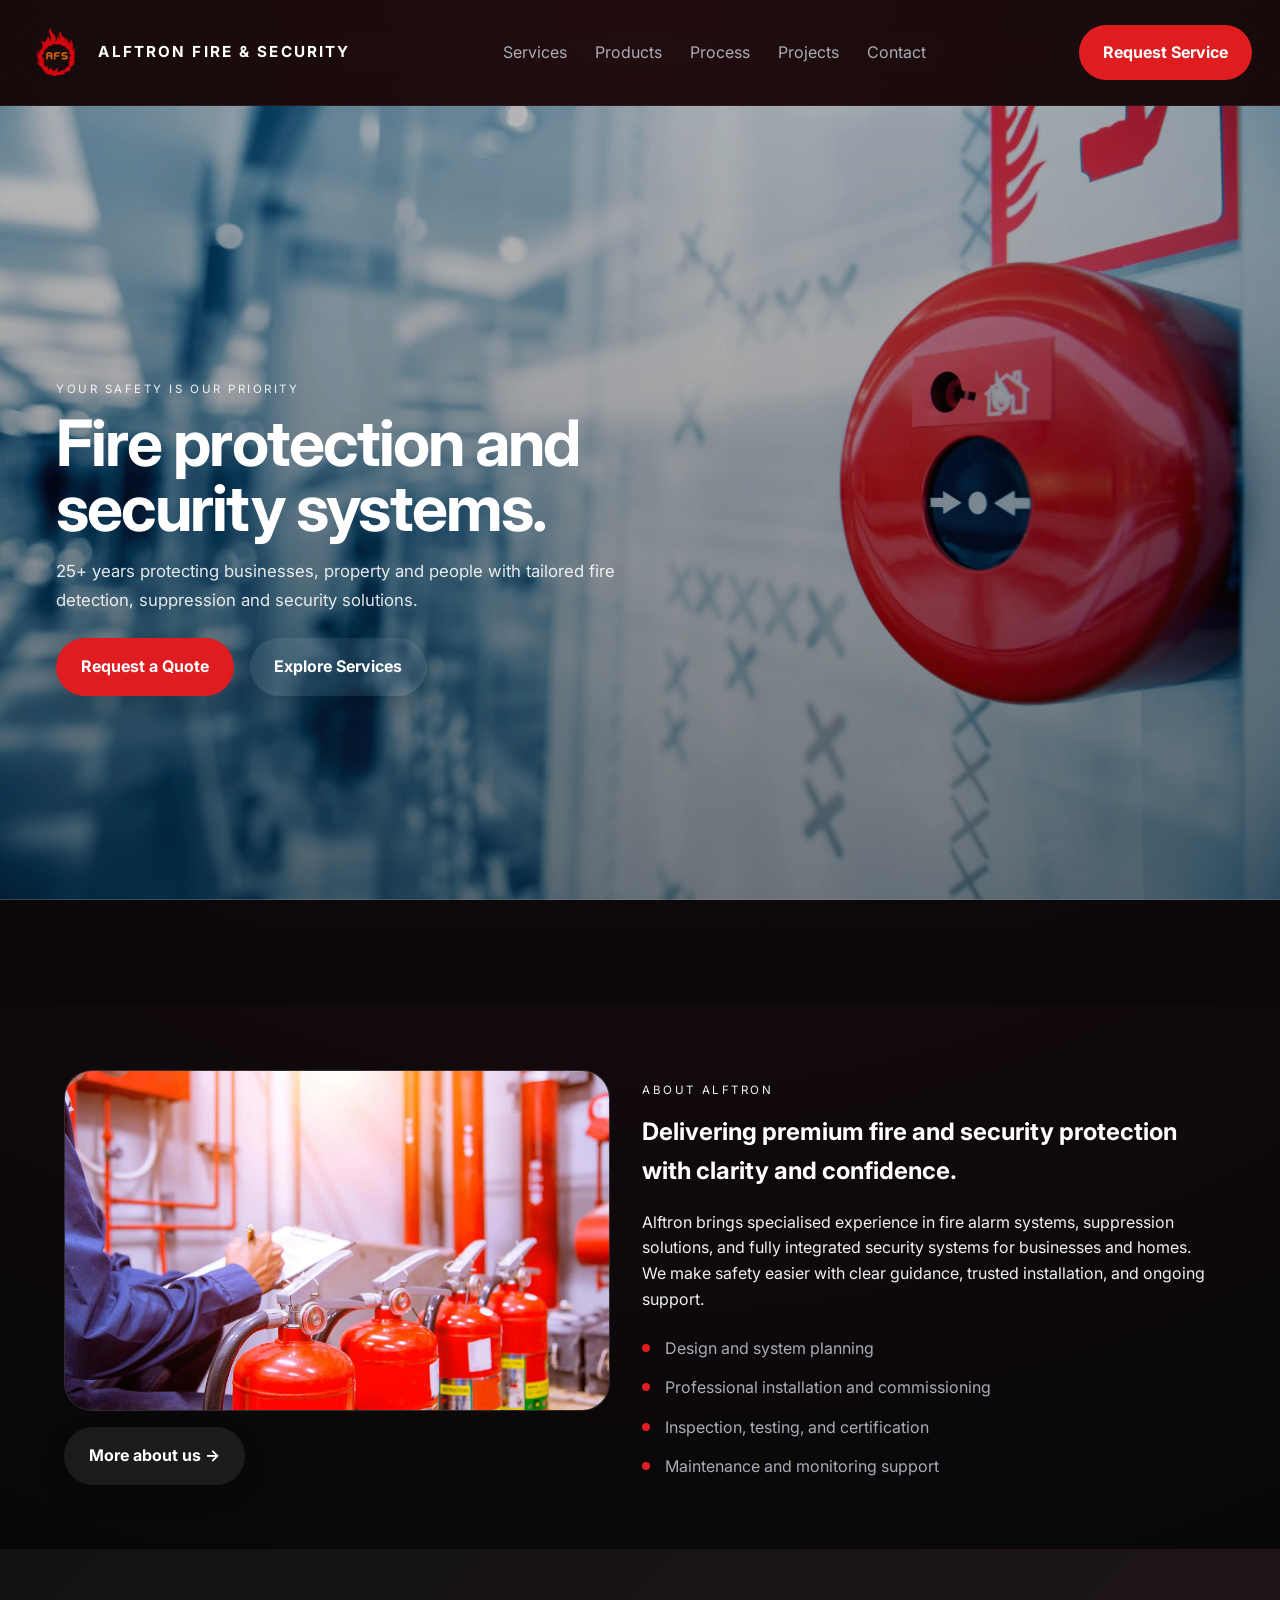
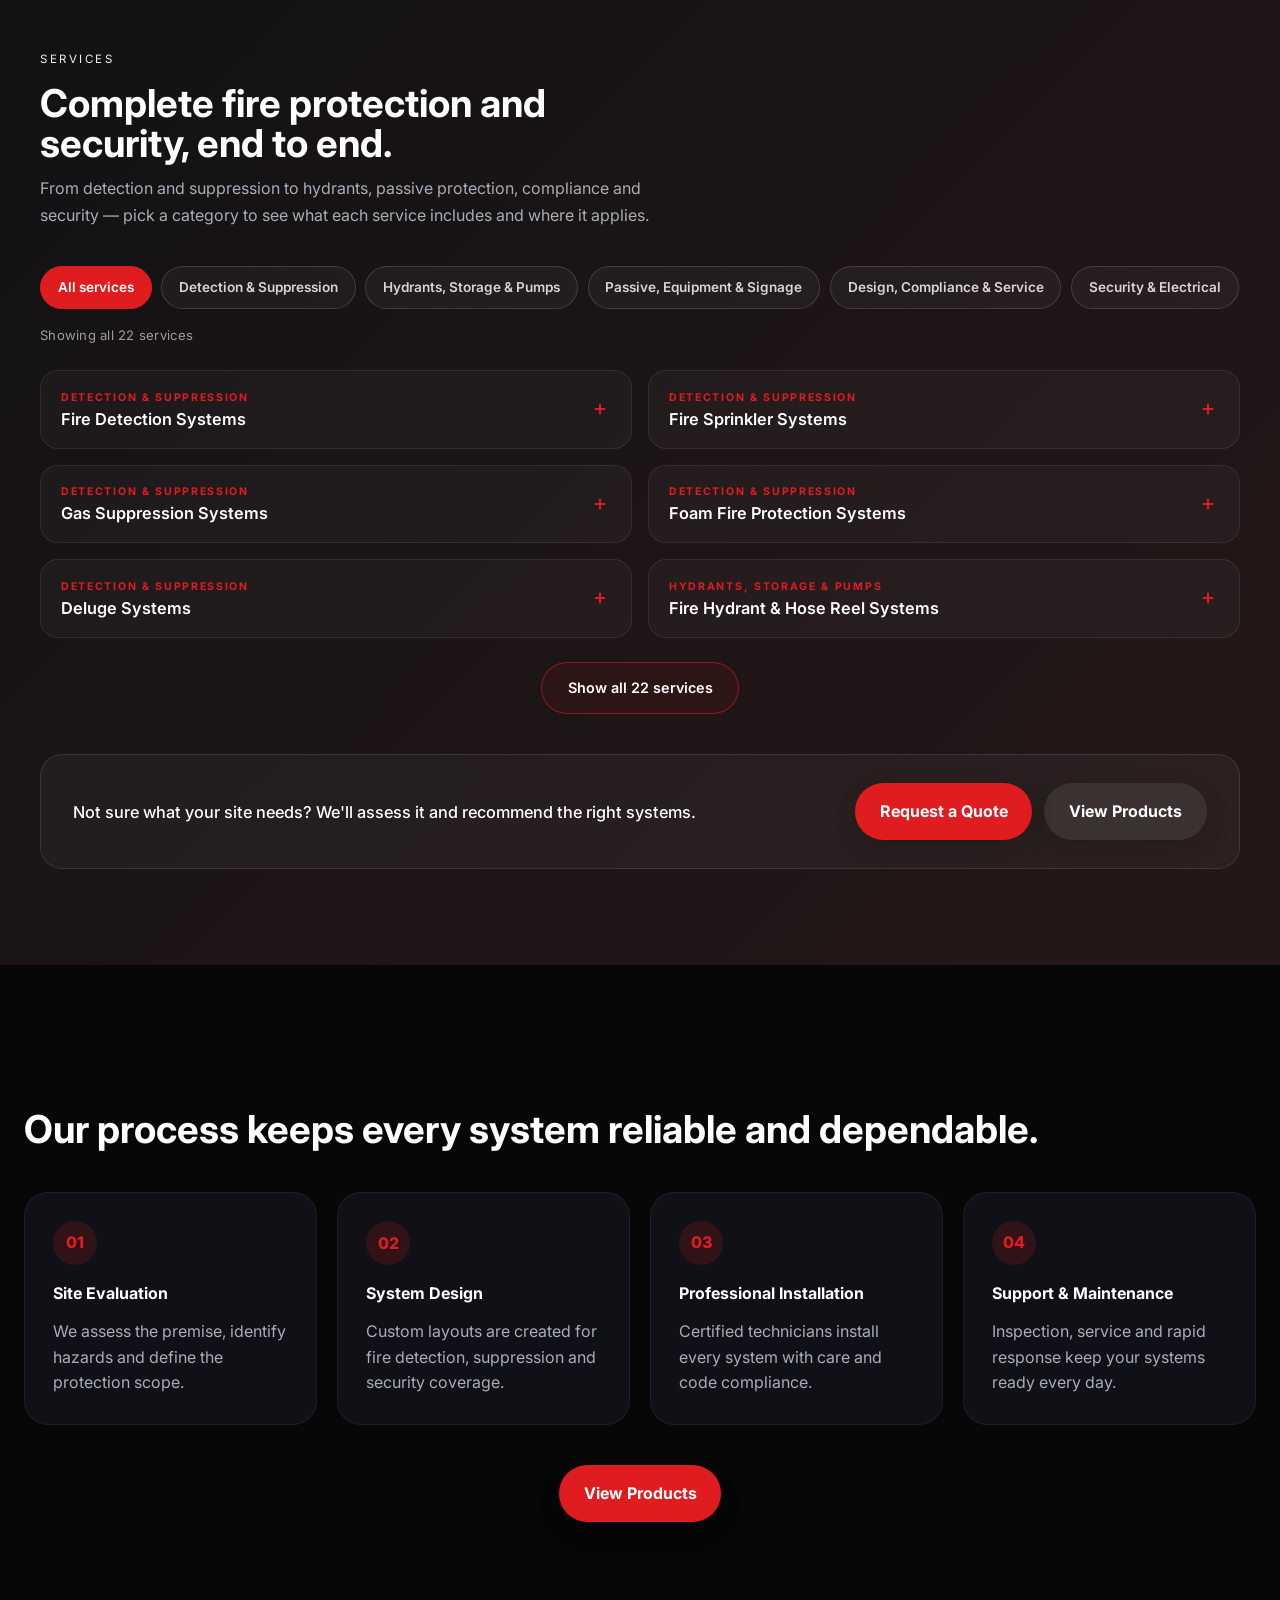
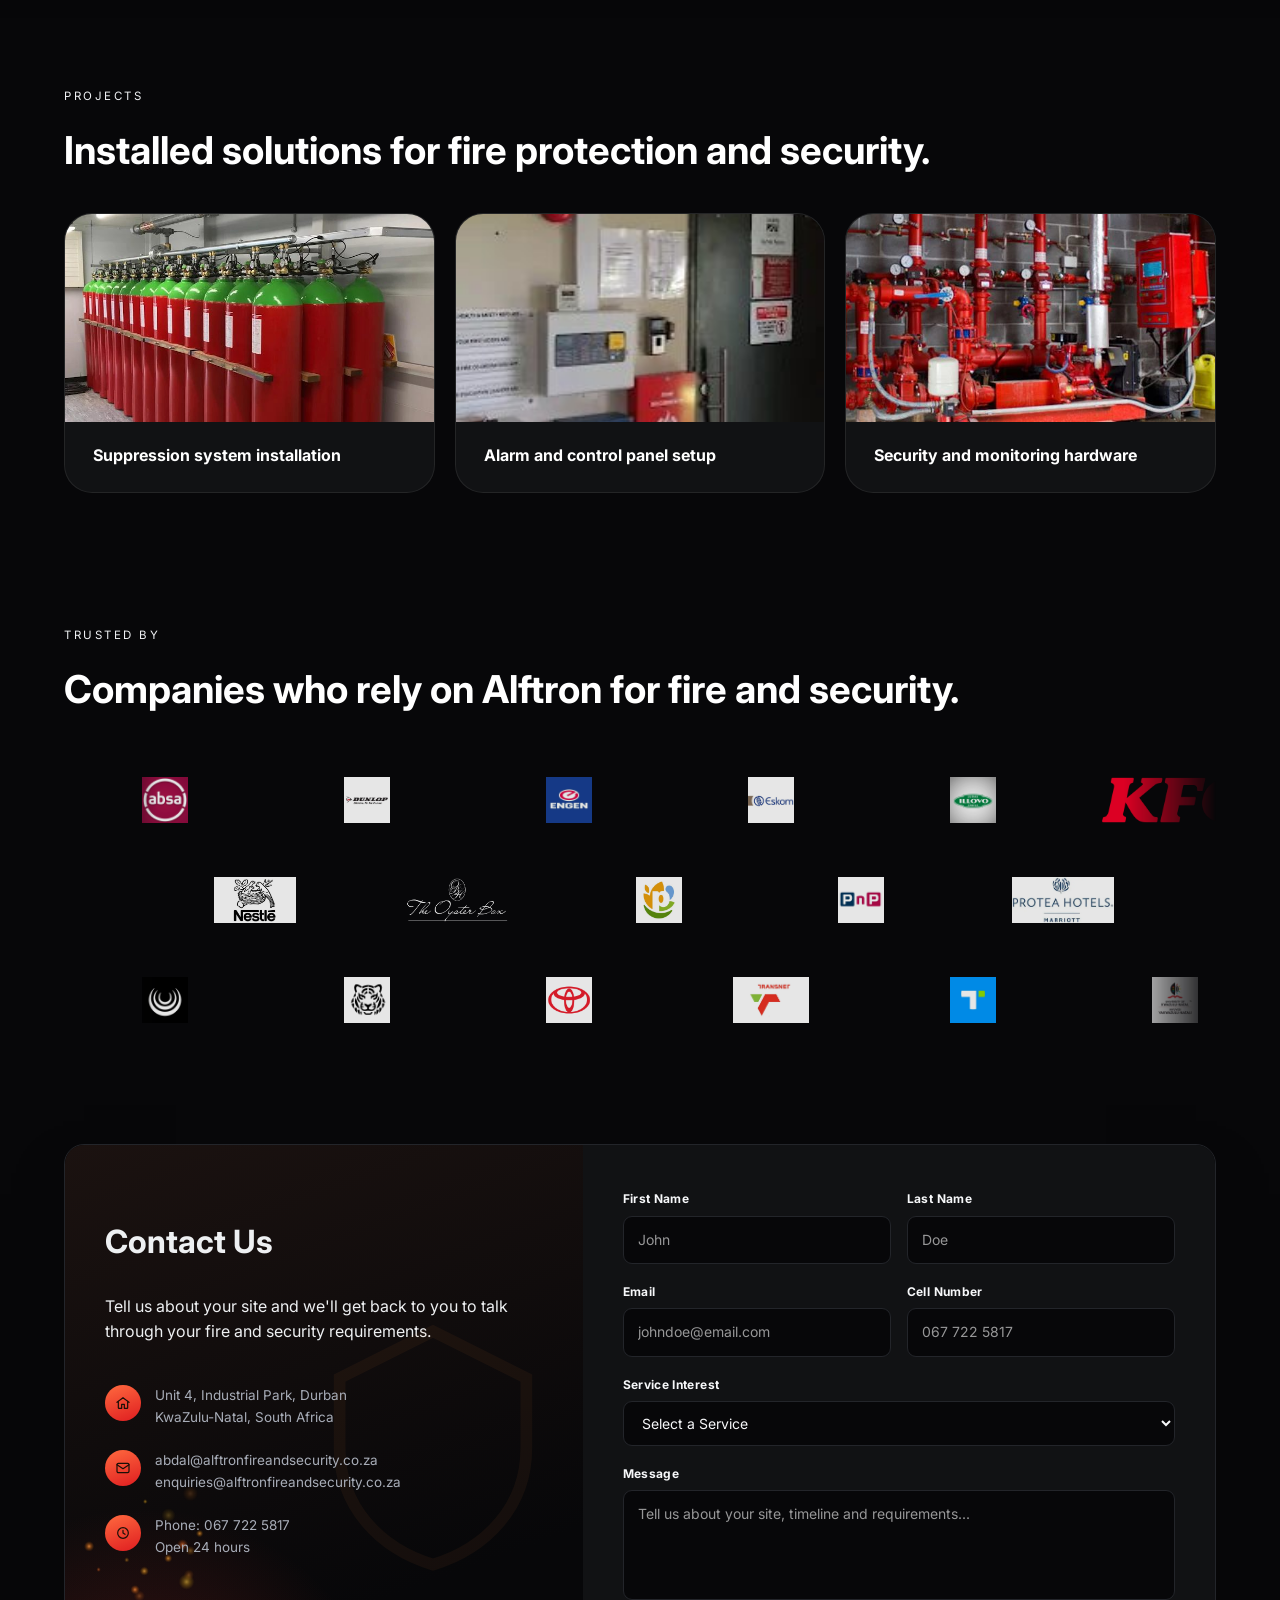
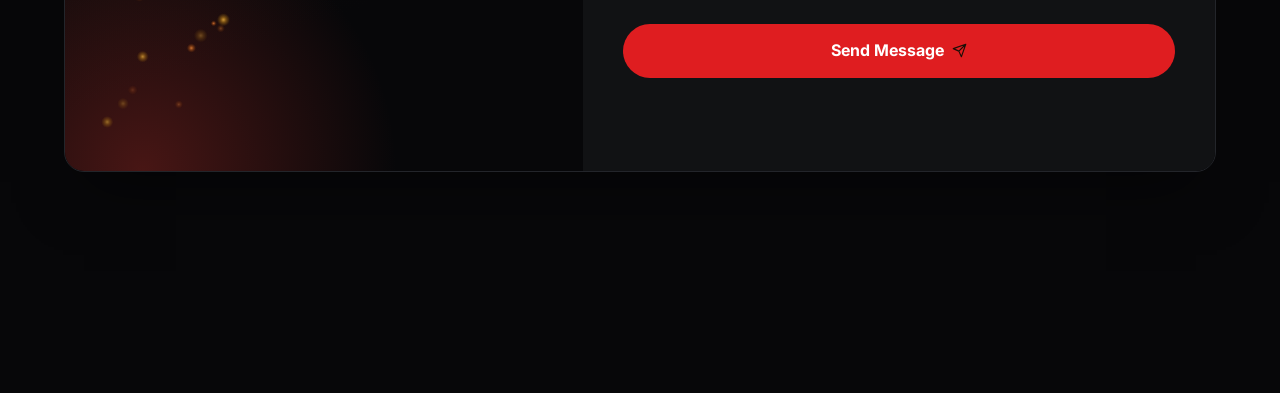
==== commit 08f0ee99: "Add product category page and link it from nav, services and process Adds a new products.html page l" ====
--- a/index.html
+++ b/index.html
@@ -20,6 +20,7 @@
     <button class="navbar__toggle" aria-label="Open menu" id="menuToggle" aria-expanded="false">Menu</button>
     <ul class="navbar__links" id="navMenu">
       <li><a href="#services">Services</a></li>
+      <li><a href="products.html">Products</a></li>
       <li><a href="#process">Process</a></li>
       <li><a href="#projects">Projects</a></li>
       <li><a href="#contact">Contact</a></li>
@@ -112,7 +113,10 @@
 
         <div class="services-cta fade-up">
           <p>Not sure what your site needs? We'll assess it and recommend the right systems.</p>
-          <a class="button button--primary" href="#contact">Request a Quote</a>
+          <div class="services-cta__actions">
+            <a class="button button--primary" href="#contact">Request a Quote</a>
+            <a class="button button--ghost" href="products.html">View Products</a>
+          </div>
         </div>
       </div>
     </section>
@@ -143,6 +147,9 @@
           <h4>Support & Maintenance</h4>
           <p>Inspection, service and rapid response keep your systems ready every day.</p>
         </div>
+      </div>
+      <div class="process-cta fade-up">
+        <a class="button button--primary" href="products.html">View Products</a>
       </div>
     </section>
 
@@ -350,7 +357,6 @@
       <option>Fire Suppression Systems</option>
       <option>Security &amp; Access Control</option>
       <option>CCTV &amp; Surveillance</option>
-      <option>Monitoring &amp; Response</option>
       <option>Inspection, Testing &amp; Maintenance</option>
     </select>
   </div>
--- a/styles.css
+++ b/styles.css
@@ -157,6 +157,10 @@
   color: white;
 }
 
+.navbar__links a[aria-current="page"] {
+  color: white;
+}
+
 .navbar__cta {
   padding: 0.95rem 1.5rem;
   background: var(--accent);
@@ -450,9 +454,16 @@
 }
 
 #process .section__heading,
-#process .process-grid {
+#process .process-grid,
+#process .process-cta {
   position: relative;
   z-index: 1;
+}
+
+.process-cta {
+  display: flex;
+  justify-content: center;
+  margin-top: 2.5rem;
 }
 
 .service-grid {
@@ -600,6 +611,49 @@
   font-size: 1.05rem;
   color: white;
   font-weight: 700;
+}
+
+.products-hero {
+  position: relative;
+  width: 100%;
+  padding: 8.5rem 24px 5rem;
+  overflow: hidden;
+  background: linear-gradient(180deg, rgba(7, 7, 9, 0.55), rgba(7, 7, 9, 0.88)), url('images/valve-manifold.jpg') center/cover no-repeat;
+}
+
+.products-hero__inner {
+  max-width: 760px;
+  margin: 0 auto;
+  text-align: center;
+  position: relative;
+  z-index: 1;
+}
+
+.products-hero__inner h1 {
+  margin: 0.9rem 0;
+  font-size: clamp(2.4rem, 4.5vw, 3.6rem);
+  line-height: 1.05;
+  letter-spacing: -0.02em;
+  color: white;
+}
+
+.products-hero__copy {
+  color: rgba(255, 255, 255, 0.85);
+  font-size: 1.05rem;
+  line-height: 1.75;
+  max-width: 44rem;
+  margin: 0 auto;
+}
+
+.products-hero .hero__actions {
+  justify-content: center;
+  margin-top: 1.75rem;
+}
+
+.product-group + .product-group {
+  margin-top: 1.5rem;
+  padding-top: 1.25rem;
+  border-top: 1px solid rgba(255, 255, 255, 0.07);
 }
 
 .section--services {
@@ -867,6 +921,12 @@
   font-size: 1.02rem;
 }
 
+.services-cta__actions {
+  display: flex;
+  flex-wrap: wrap;
+  gap: 0.75rem;
+}
+
 @media (max-width: 860px) {
   .services-grid {
     grid-template-columns: 1fr;
@@ -876,6 +936,10 @@
     text-align: center;
   }
   .services-cta .button {
+    width: 100%;
+  }
+  .services-cta__actions {
+    flex-direction: column;
     width: 100%;
   }
 }
@@ -1585,6 +1649,9 @@
   .section--services {
     padding: 48px 18px;
   }
+  .products-hero {
+    padding: 7rem 20px 3.5rem;
+  }
   #process {
     background-image:
       linear-gradient(135deg, rgba(3, 3, 5, 0.14), rgba(8, 6, 6, 0.1)),
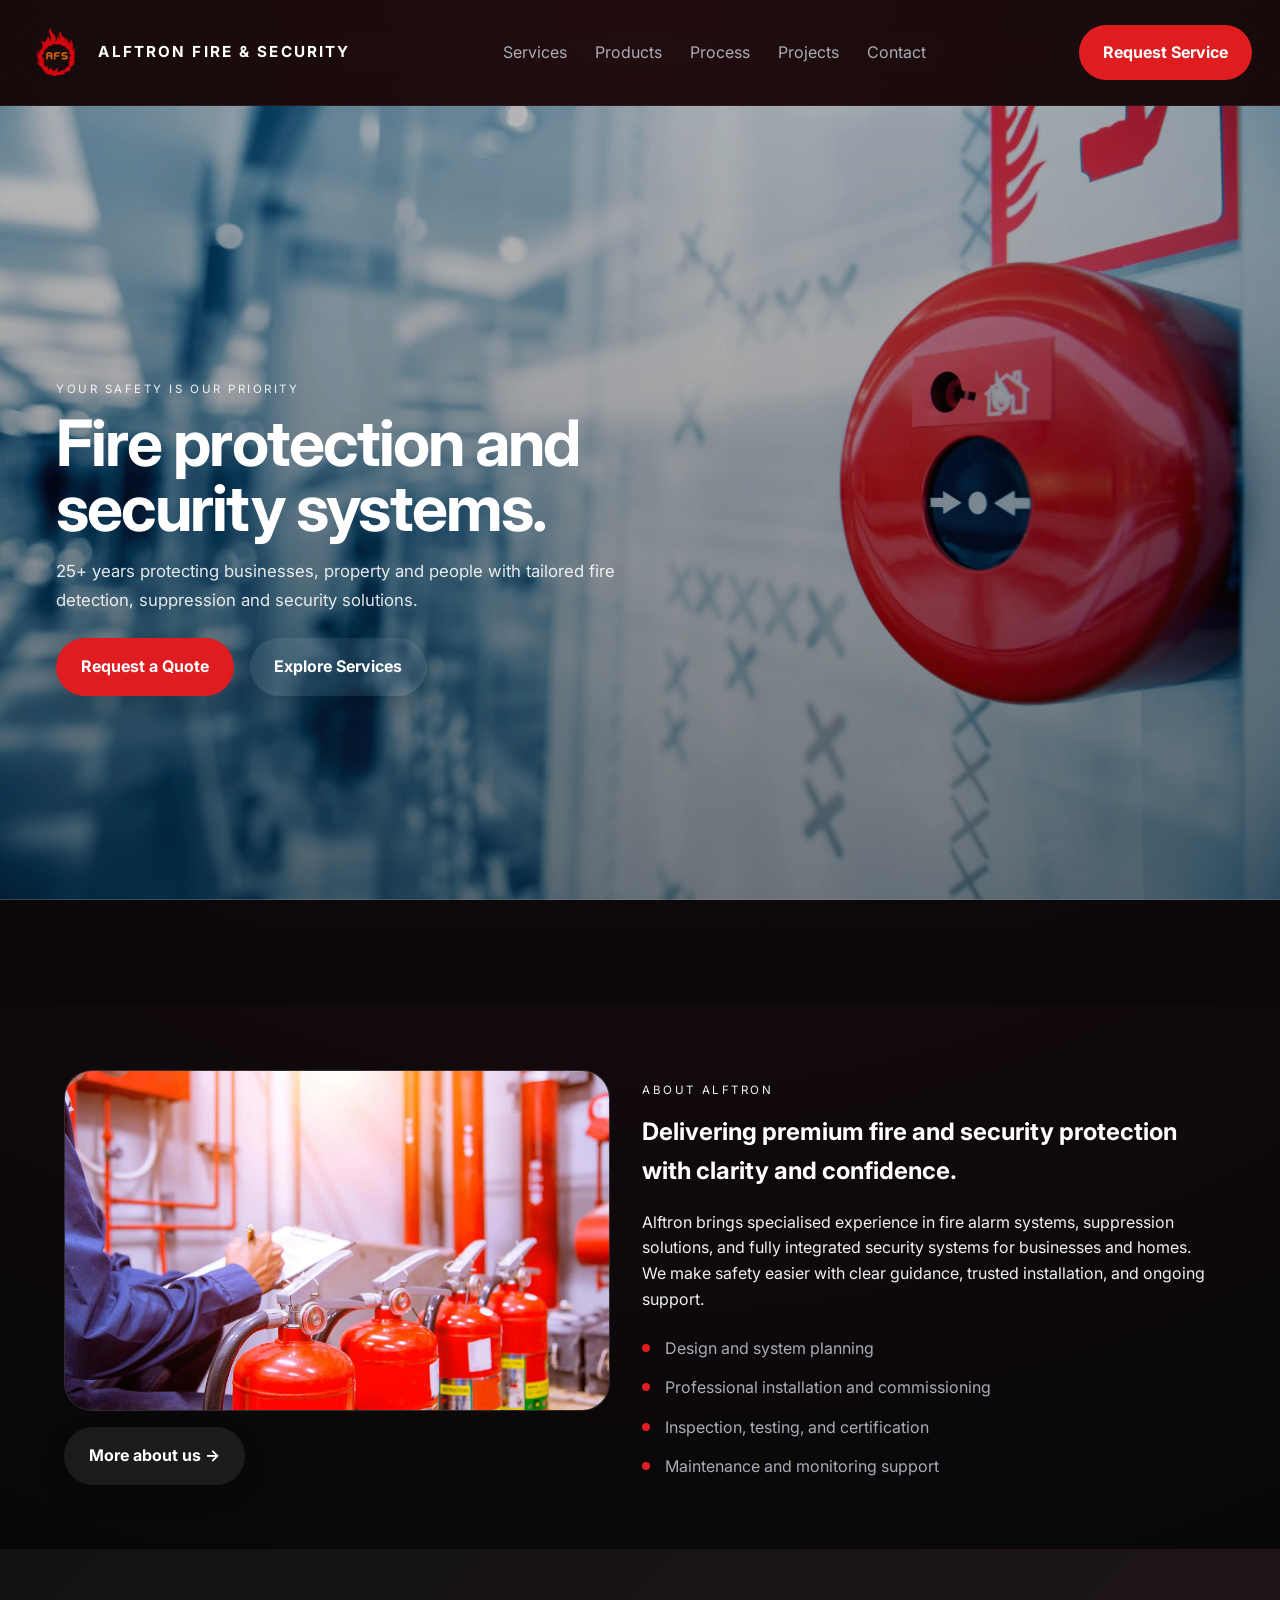
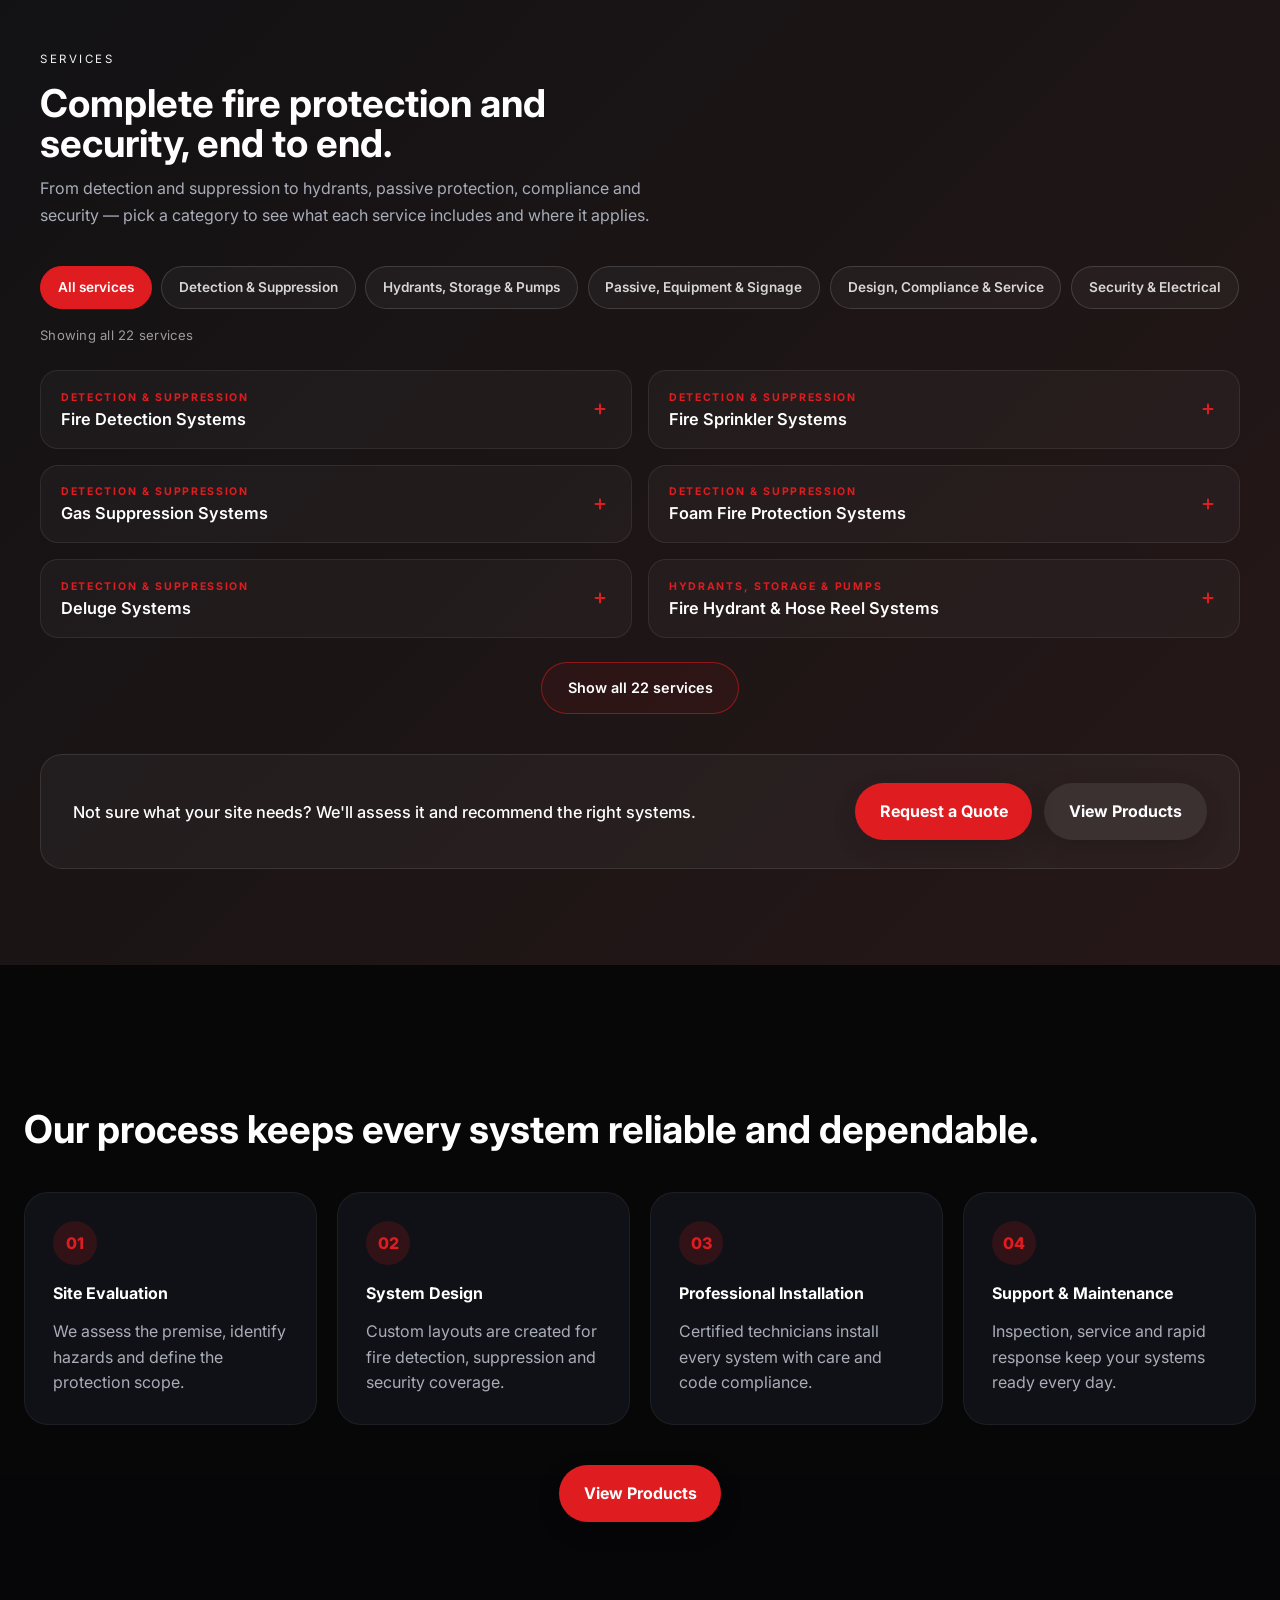
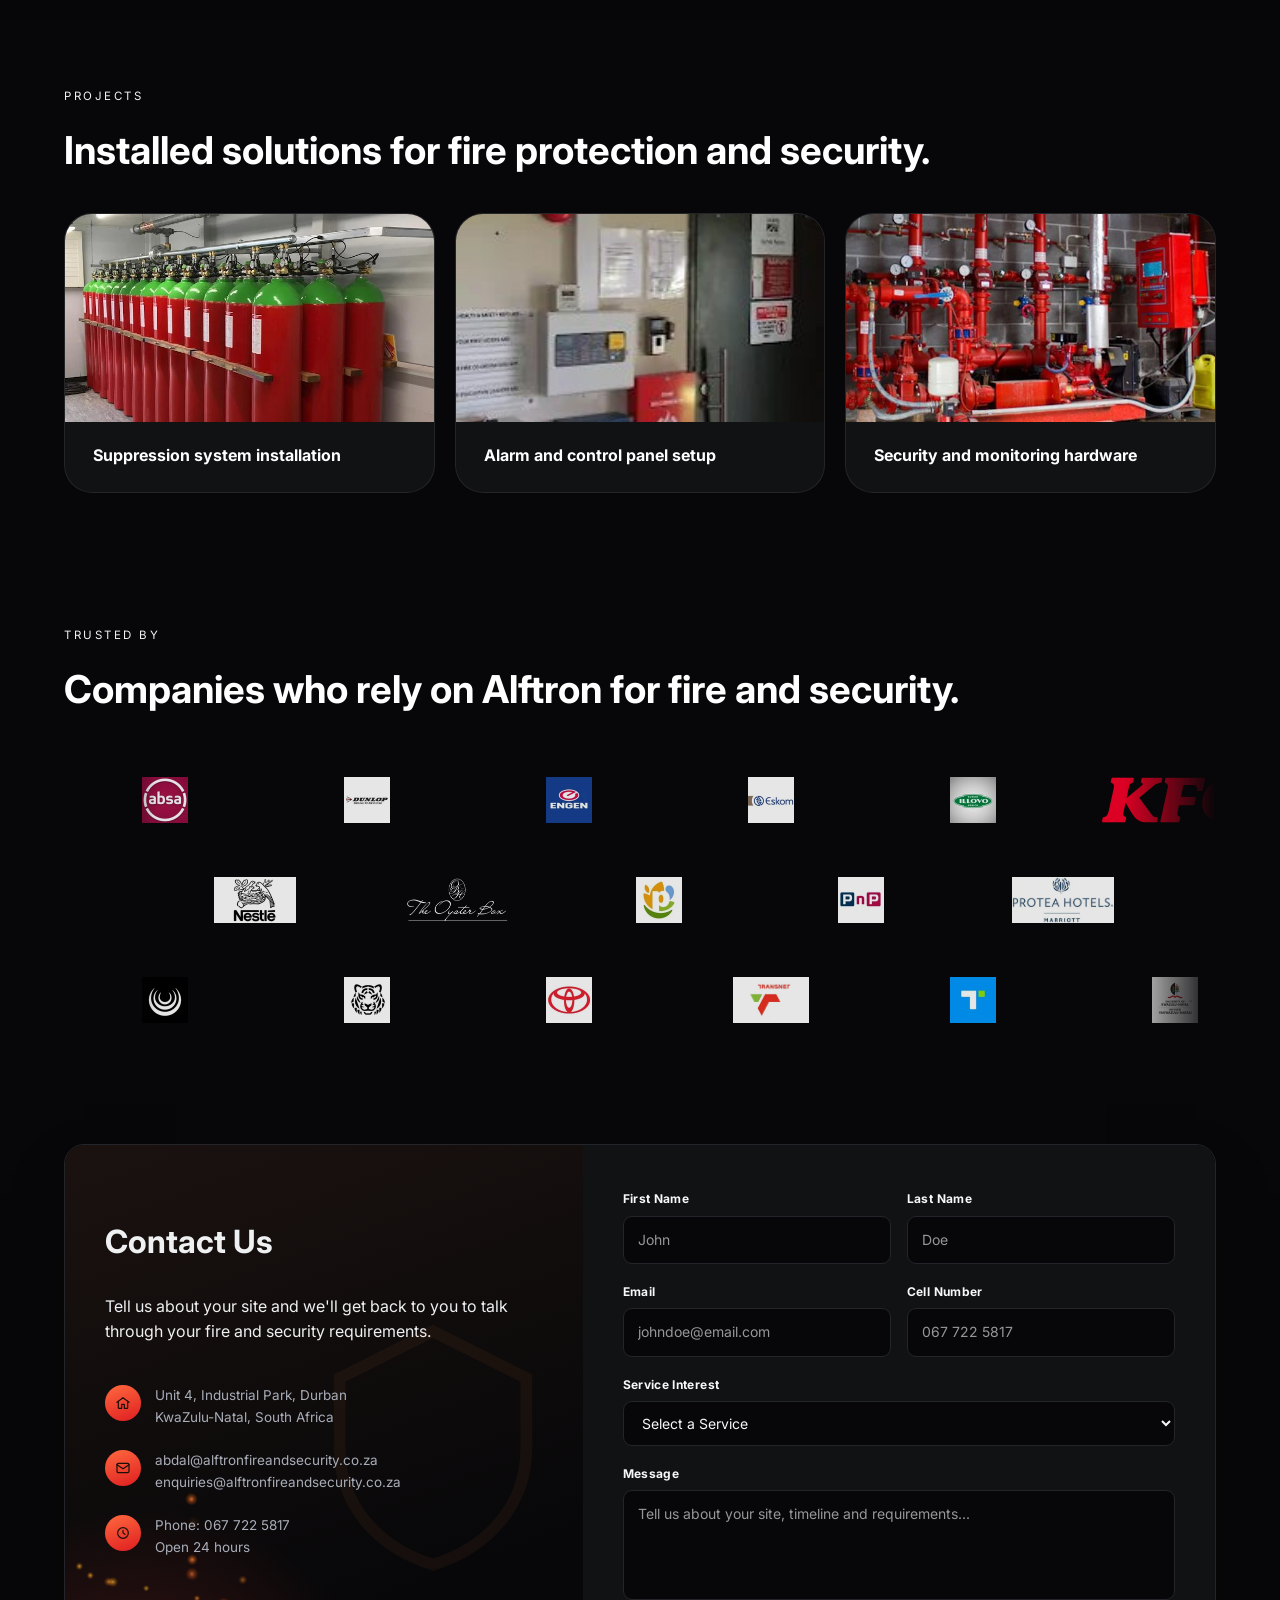
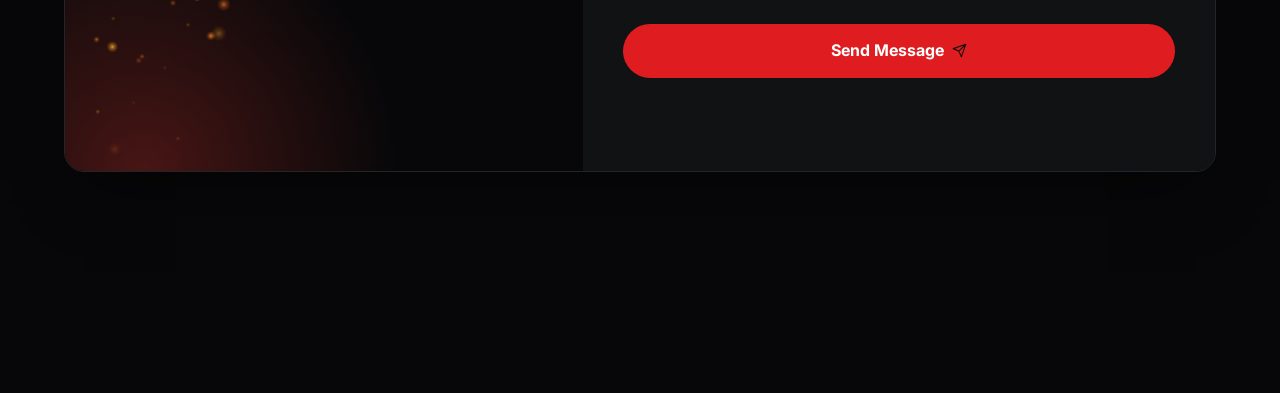
==== commit c6f0f492: "Optimize images for faster load times - Convert the mobile "How we work" background from a 1.6MB PNG" ====
--- a/index.html
+++ b/index.html
@@ -187,26 +187,26 @@
         <div class="marquee marquee--left">
           <div class="marquee__track">
             <div class="marquee__group">
-              <div class="client-logo"><img src="images/logoabsa.jpeg" alt="Absa" loading="lazy" /></div>
-              <div class="client-logo"><img src="images/logodunlop.jpeg" alt="Dunlop" loading="lazy" /></div>
-              <div class="client-logo"><img src="images/logoengen.jpeg" alt="Engen" loading="lazy" /></div>
-              <div class="client-logo"><img src="images/logoeskom.jpeg" alt="Eskom" loading="lazy" /></div>
-              <div class="client-logo"><img src="images/logoillovo.jpeg" alt="Illovo" loading="lazy" /></div>
-              <div class="client-logo"><img src="images/logokfc.png" alt="KFC" loading="lazy" /></div>
-              <div class="client-logo"><img src="images/logomrp.jpeg" alt="Mr Price" loading="lazy" /></div>
-              <div class="client-logo"><img src="images/logonampak.jpeg" alt="Nampak" loading="lazy" /></div>
-              <div class="client-logo"><img src="images/logoned.jpeg" alt="Nedbank" loading="lazy" /></div>
+              <div class="client-logo"><img src="images/logoabsa.webp" alt="Absa" loading="lazy" /></div>
+              <div class="client-logo"><img src="images/logodunlop.webp" alt="Dunlop" loading="lazy" /></div>
+              <div class="client-logo"><img src="images/logoengen.webp" alt="Engen" loading="lazy" /></div>
+              <div class="client-logo"><img src="images/logoeskom.webp" alt="Eskom" loading="lazy" /></div>
+              <div class="client-logo"><img src="images/logoillovo.webp" alt="Illovo" loading="lazy" /></div>
+              <div class="client-logo"><img src="images/logokfc.webp" alt="KFC" loading="lazy" /></div>
+              <div class="client-logo"><img src="images/logomrp.webp" alt="Mr Price" loading="lazy" /></div>
+              <div class="client-logo"><img src="images/logonampak.webp" alt="Nampak" loading="lazy" /></div>
+              <div class="client-logo"><img src="images/logoned.webp" alt="Nedbank" loading="lazy" /></div>
             </div>
             <div class="marquee__group" aria-hidden="true">
-              <div class="client-logo"><img src="images/logoabsa.jpeg" alt="" loading="lazy" /></div>
-              <div class="client-logo"><img src="images/logodunlop.jpeg" alt="" loading="lazy" /></div>
-              <div class="client-logo"><img src="images/logoengen.jpeg" alt="" loading="lazy" /></div>
-              <div class="client-logo"><img src="images/logoeskom.jpeg" alt="" loading="lazy" /></div>
-              <div class="client-logo"><img src="images/logoillovo.jpeg" alt="" loading="lazy" /></div>
-              <div class="client-logo"><img src="images/logokfc.png" alt="" loading="lazy" /></div>
-              <div class="client-logo"><img src="images/logomrp.jpeg" alt="" loading="lazy" /></div>
-              <div class="client-logo"><img src="images/logonampak.jpeg" alt="" loading="lazy" /></div>
-              <div class="client-logo"><img src="images/logoned.jpeg" alt="" loading="lazy"/></div>
+              <div class="client-logo"><img src="images/logoabsa.webp" alt="" loading="lazy" /></div>
+              <div class="client-logo"><img src="images/logodunlop.webp" alt="" loading="lazy" /></div>
+              <div class="client-logo"><img src="images/logoengen.webp" alt="" loading="lazy" /></div>
+              <div class="client-logo"><img src="images/logoeskom.webp" alt="" loading="lazy" /></div>
+              <div class="client-logo"><img src="images/logoillovo.webp" alt="" loading="lazy" /></div>
+              <div class="client-logo"><img src="images/logokfc.webp" alt="" loading="lazy" /></div>
+              <div class="client-logo"><img src="images/logomrp.webp" alt="" loading="lazy" /></div>
+              <div class="client-logo"><img src="images/logonampak.webp" alt="" loading="lazy" /></div>
+              <div class="client-logo"><img src="images/logoned.webp" alt="" loading="lazy"/></div>
             </div>
           </div>
         </div>
@@ -215,24 +215,24 @@
         <div class="marquee marquee--right">
           <div class="marquee__track">
             <div class="marquee__group">
-              <div class="client-logo"><img src="images/LogoNestle-.jpg" alt="Nestlé" loading="lazy" /></div>
-              <div class="client-logo"><img src="images/logooyster.png" alt="Oyster" loading="lazy" /></div>
-              <div class="client-logo"><img src="images/logopepsi.jpeg" alt="Pepsi" loading="lazy" /></div>
-              <div class="client-logo"><img src="images/logopnp.jpeg" alt="Pick n Pay" loading="lazy" /></div>
+              <div class="client-logo"><img src="images/LogoNestle-.webp" alt="Nestlé" loading="lazy" /></div>
+              <div class="client-logo"><img src="images/logooyster.webp" alt="Oyster" loading="lazy" /></div>
+              <div class="client-logo"><img src="images/logopepsi.webp" alt="Pepsi" loading="lazy" /></div>
+              <div class="client-logo"><img src="images/logopnp.webp" alt="Pick n Pay" loading="lazy" /></div>
               <div class="client-logo"><img src="images/logoprotea.webp" alt="Protea" loading="lazy" /></div>
-              <div class="client-logo"><img src="images/logosanral.jpeg" alt="SANRAL" loading="lazy" /></div>
+              <div class="client-logo"><img src="images/logosanral.webp" alt="SANRAL" loading="lazy" /></div>
               <div class="client-logo"><img src="images/logosars.png" alt="SARS" loading="lazy" /></div>
-              <div class="client-logo"><img src="images/logoshoprite.jpeg" alt="Shoprite" loading="lazy"/></div>
+              <div class="client-logo"><img src="images/logoshoprite.webp" alt="Shoprite" loading="lazy"/></div>
             </div>
             <div class="marquee__group" aria-hidden="true">
-              <div class="client-logo"><img src="images/LogoNestle-.jpg" alt="" loading="lazy" /></div>
-              <div class="client-logo"><img src="images/logooyster.png" alt="" loading="lazy"/></div>
-              <div class="client-logo"><img src="images/logopepsi.jpeg" alt="" loading="lazy" /></div>
-              <div class="client-logo"><img src="images/logopnp.jpeg" alt="" loading="lazy" /></div>
+              <div class="client-logo"><img src="images/LogoNestle-.webp" alt="" loading="lazy" /></div>
+              <div class="client-logo"><img src="images/logooyster.webp" alt="" loading="lazy"/></div>
+              <div class="client-logo"><img src="images/logopepsi.webp" alt="" loading="lazy" /></div>
+              <div class="client-logo"><img src="images/logopnp.webp" alt="" loading="lazy" /></div>
               <div class="client-logo"><img src="images/logoprotea.webp" alt="" loading="lazy" /></div>
-              <div class="client-logo"><img src="images/logosanral.jpeg" alt="" loading="lazy" /></div>
+              <div class="client-logo"><img src="images/logosanral.webp" alt="" loading="lazy" /></div>
               <div class="client-logo"><img src="images/logosars.png" alt="" loading="lazy" /></div>
-              <div class="client-logo"><img src="images/logoshoprite.jpeg" alt="" loading="lazy"/></div>
+              <div class="client-logo"><img src="images/logoshoprite.webp" alt="" loading="lazy"/></div>
             </div>
           </div>
         </div>
@@ -241,26 +241,26 @@
         <div class="marquee marquee--left marquee--slow">
           <div class="marquee__track">
             <div class="marquee__group">
-              <div class="client-logo"><img src="images/logoss.jpeg" alt="SS" loading="lazy" /></div>
-              <div class="client-logo"><img src="images/logotiger.jpeg" alt="Tiger Brands" loading="lazy"/></div>
-              <div class="client-logo"><img src="images/logotoyota.png" alt="Toyota" loading="lazy"/></div>
+              <div class="client-logo"><img src="images/logoss.webp" alt="SS" loading="lazy" /></div>
+              <div class="client-logo"><img src="images/logotiger.webp" alt="Tiger Brands" loading="lazy"/></div>
+              <div class="client-logo"><img src="images/logotoyota.webp" alt="Toyota" loading="lazy"/></div>
               <div class="client-logo"><img src="images/logotrans.webp" alt="Trans" loading="lazy" /></div>
-              <div class="client-logo"><img src="images/logotransnet.jpeg" alt="Transnet" loading="lazy" /></div>
-              <div class="client-logo"><img src="images/logoukzn.jpeg" alt="UKZN" loading="lazy" /></div>
-              <div class="client-logo"><img src="images/logouniev.png" alt="University" loading="lazy" /></div>
-              <div class="client-logo"><img src="images/logowool.jpeg" alt="Woolworths" loading="lazy" /></div>
-              <div class="client-logo"><img src="images/logozimbal.png" alt="Zimbal" loading="lazy"/></div>
+              <div class="client-logo"><img src="images/logotransnet.webp" alt="Transnet" loading="lazy" /></div>
+              <div class="client-logo"><img src="images/logoukzn.webp" alt="UKZN" loading="lazy" /></div>
+              <div class="client-logo"><img src="images/logouniev.webp" alt="University" loading="lazy" /></div>
+              <div class="client-logo"><img src="images/logowool.webp" alt="Woolworths" loading="lazy" /></div>
+              <div class="client-logo"><img src="images/logozimbal.webp" alt="Zimbal" loading="lazy"/></div>
             </div>
             <div class="marquee__group" aria-hidden="true">
-              <div class="client-logo"><img src="images/logoss.jpeg" alt="" loading="lazy"/></div>
-              <div class="client-logo"><img src="images/logotiger.jpeg" alt="" loading="lazy"/></div>
-              <div class="client-logo"><img src="images/logotoyota.png" alt="" loading="lazy"/></div>
+              <div class="client-logo"><img src="images/logoss.webp" alt="" loading="lazy"/></div>
+              <div class="client-logo"><img src="images/logotiger.webp" alt="" loading="lazy"/></div>
+              <div class="client-logo"><img src="images/logotoyota.webp" alt="" loading="lazy"/></div>
               <div class="client-logo"><img src="images/logotrans.webp" alt="" loading="lazy" /></div>
-              <div class="client-logo"><img src="images/logotransnet.jpeg" alt="" loading="lazy" /></div>
-              <div class="client-logo"><img src="images/logoukzn.jpeg" alt="" loading="lazy" /></div>
-              <div class="client-logo"><img src="images/logouniev.png" alt="" loading="lazy" /></div>
-              <div class="client-logo"><img src="images/logowool.jpeg" alt="" loading="lazy" /></div>
-              <div class="client-logo"><img src="images/logozimbal.png" alt="" loading="lazy" /></div>
+              <div class="client-logo"><img src="images/logotransnet.webp" alt="" loading="lazy" /></div>
+              <div class="client-logo"><img src="images/logoukzn.webp" alt="" loading="lazy" /></div>
+              <div class="client-logo"><img src="images/logouniev.webp" alt="" loading="lazy" /></div>
+              <div class="client-logo"><img src="images/logowool.webp" alt="" loading="lazy" /></div>
+              <div class="client-logo"><img src="images/logozimbal.webp" alt="" loading="lazy" /></div>
             </div>
           </div>
         </div>
--- a/styles.css
+++ b/styles.css
@@ -1655,7 +1655,7 @@
   #process {
     background-image:
       linear-gradient(135deg, rgba(3, 3, 5, 0.14), rgba(8, 6, 6, 0.1)),
-      url('images/extinguisher.png');
+      url('images/extinguisher.webp');
     background-position: center center;
     background-size: cover;
   }
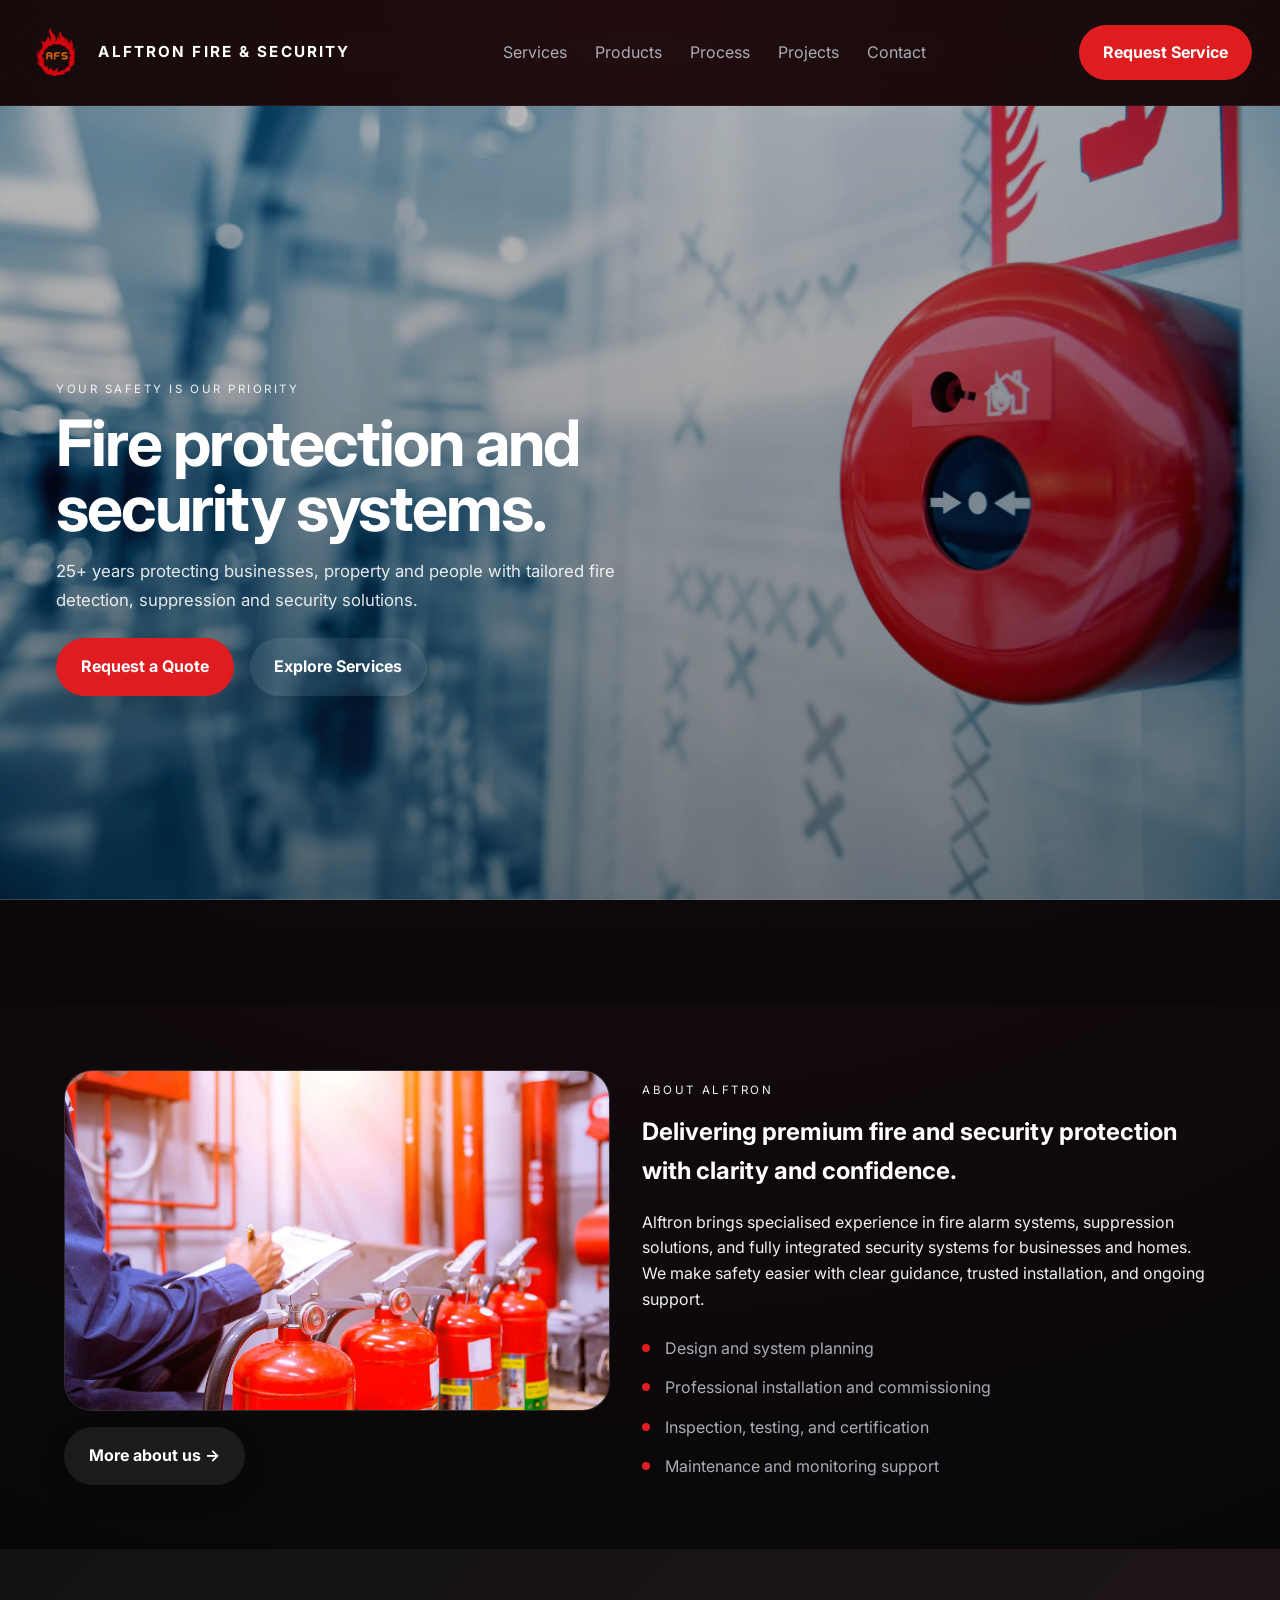
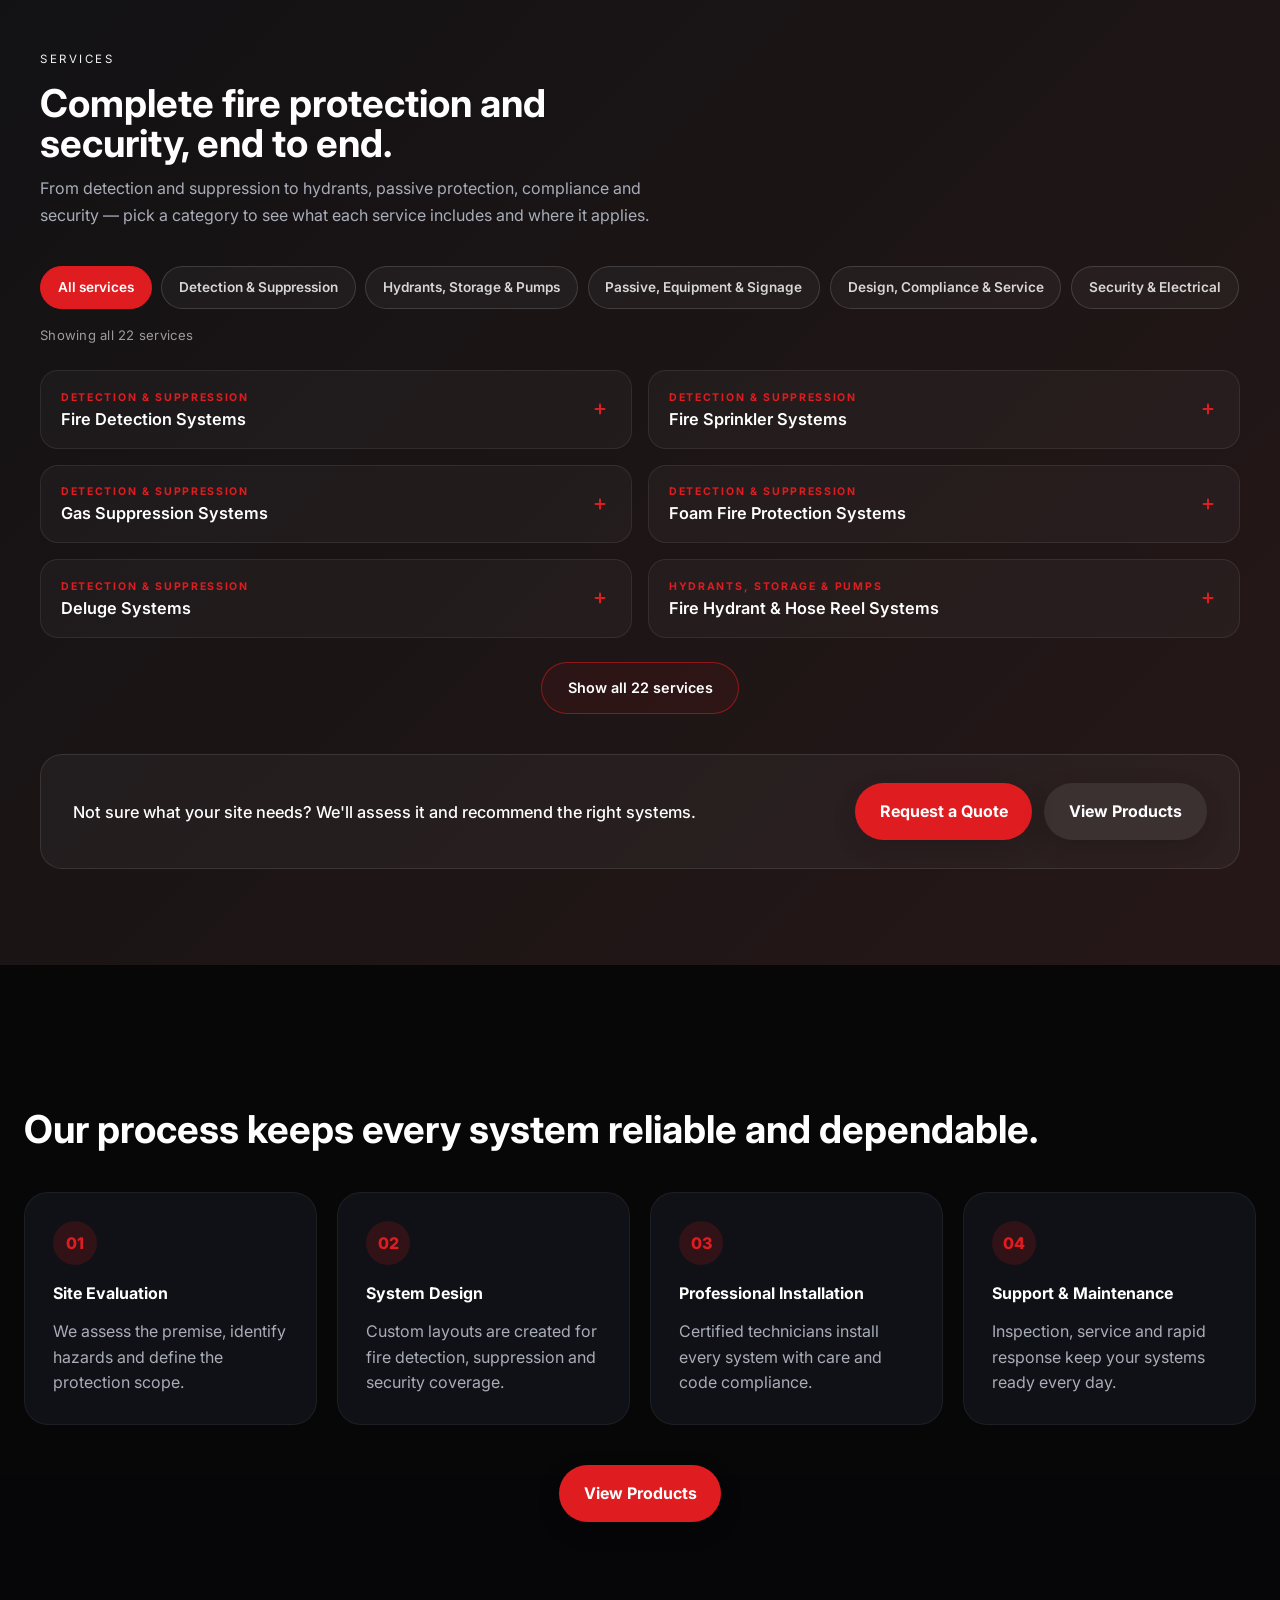
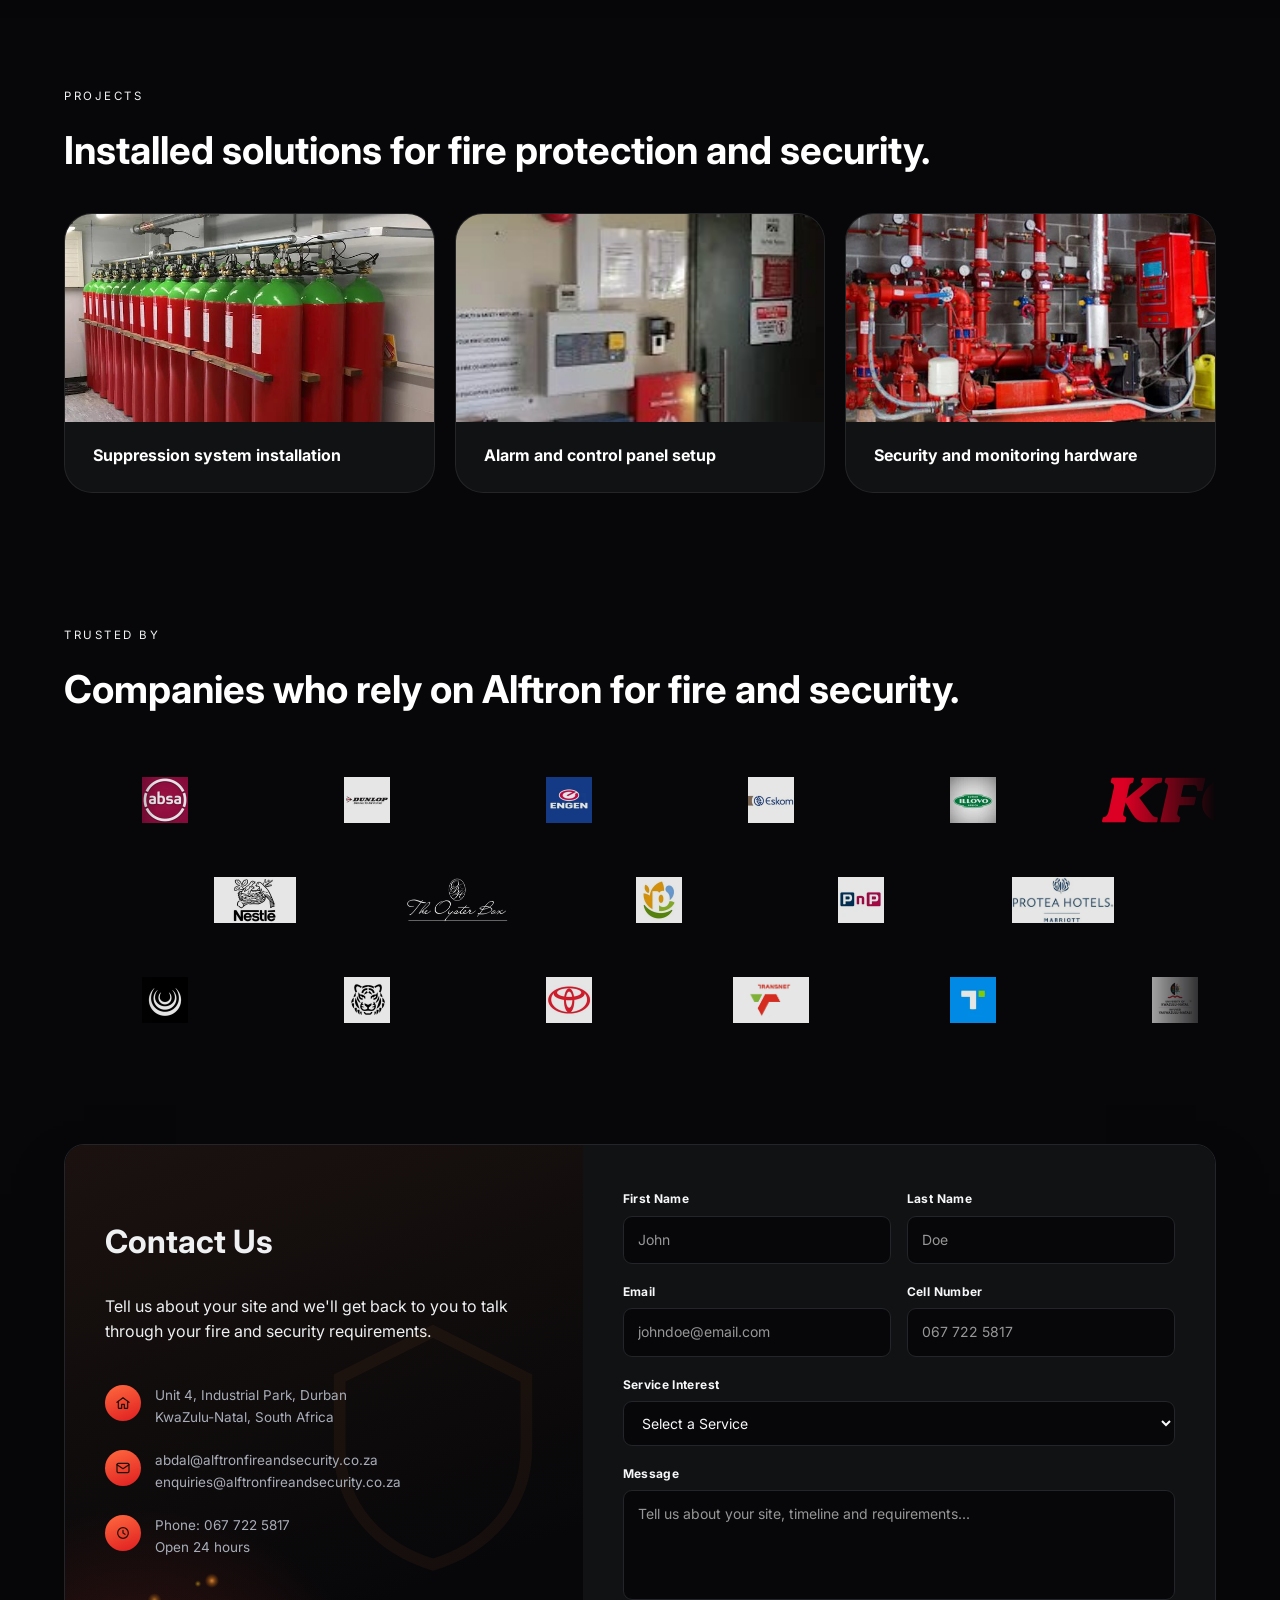
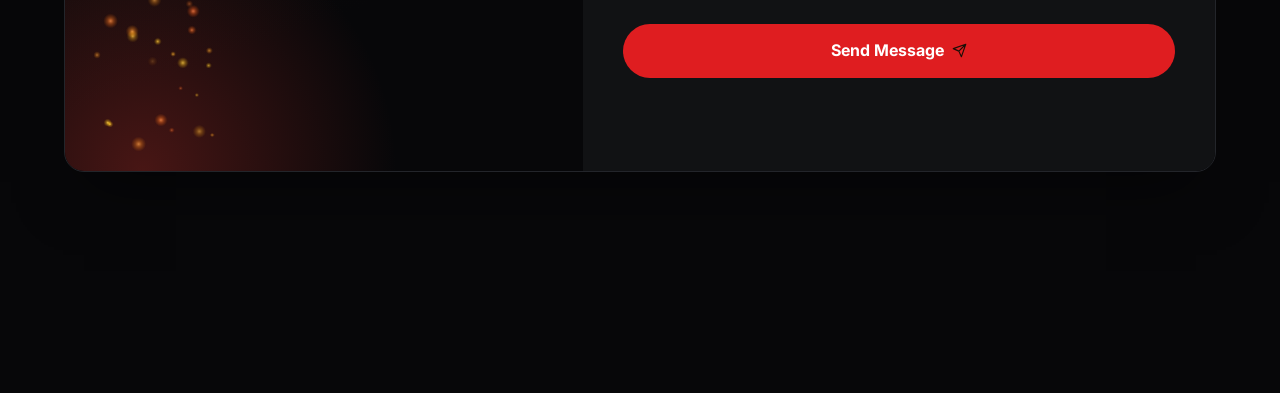
==== commit 4da30351: "Add favicons/meta description, and reduce hero paint delay on load Favicons & SEO: - Generate favico" ====
--- a/index.html
+++ b/index.html
@@ -1,11 +1,17 @@
 <!DOCTYPE html>
 <html lang="en">
 <head>
-  <link rel="preload" as="image" href="images/fire-alarm-systems-hero.webp" media="(min-width: 601px)" >
-<link rel="preload" as="image" href="images/mobilehero.webp" media="(max-width: 600px)">
+  <link rel="preload" as="image" href="images/fire-alarm-systems-hero.webp" media="(min-width: 601px)" fetchpriority="high">
+<link rel="preload" as="image" href="images/mobilehero.webp" media="(max-width: 600px)" fetchpriority="high">
   <meta charset="UTF-8" />
   <meta name="viewport" content="width=device-width, initial-scale=1.0" />
   <title>Alftron Fire and Security</title>
+  <meta name="description" content="Alftron Fire and Security: 25+ years designing, installing, inspecting and maintaining fire detection, suppression, hydrant and security systems for businesses across South Africa." />
+  <link rel="icon" href="favicon.ico" sizes="any">
+  <link rel="icon" type="image/png" sizes="32x32" href="images/favicon-32x32.png">
+  <link rel="icon" type="image/png" sizes="16x16" href="images/favicon-16x16.png">
+  <link rel="icon" type="image/png" sizes="192x192" href="images/favicon-192.png">
+  <link rel="apple-touch-icon" sizes="180x180" href="images/apple-touch-icon.png">
   <link rel="preconnect" href="https://fonts.googleapis.com" />
   <link rel="preconnect" href="https://fonts.gstatic.com" crossorigin />
   <link href="https://fonts.googleapis.com/css2?family=Inter:wght@400;500;600;700;800&display=swap" rel="stylesheet" />
@@ -408,8 +414,6 @@
         canvas.style.height = height + 'px';
         ctx.setTransform(dpr, 0, 0, dpr, 0, 0);
       }
-      resize();
-      window.addEventListener('resize', resize);
 
       function spawn(){
         const originX = width * (0.05 + Math.random() * 0.25);
@@ -429,13 +433,6 @@
         };
       }
 
-      const count = reduce ? 0 : 26;
-      for (let i = 0; i < count; i++){
-        const s = spawn();
-        s.life = Math.random() * s.maxLife;
-        sparks.push(s);
-      }
-
       function draw(){
         ctx.clearRect(0, 0, width, height);
         ctx.globalCompositeOperation = 'lighter';
@@ -470,7 +467,36 @@
         if (!reduce) requestAnimationFrame(draw);
       }
 
-      draw();
+      // Only spin up the canvas (resize, seed particles, start the draw
+      // loop) once the contact section is actually about to be seen, so
+      // this decorative effect never competes with initial page load.
+      let started = false;
+      const start = () => {
+        if (started) return;
+        started = true;
+        resize();
+        window.addEventListener('resize', resize);
+        const count = reduce ? 0 : 26;
+        for (let i = 0; i < count; i++){
+          const s = spawn();
+          s.life = Math.random() * s.maxLife;
+          sparks.push(s);
+        }
+        draw();
+      };
+
+      if ('IntersectionObserver' in window) {
+        const io = new IntersectionObserver((entries, obs) => {
+          entries.forEach(entry => {
+            if (!entry.isIntersecting) return;
+            start();
+            obs.disconnect();
+          });
+        }, { rootMargin: '200px 0px' });
+        io.observe(canvas);
+      } else {
+        start();
+      }
     })();
   </script>
 </body>
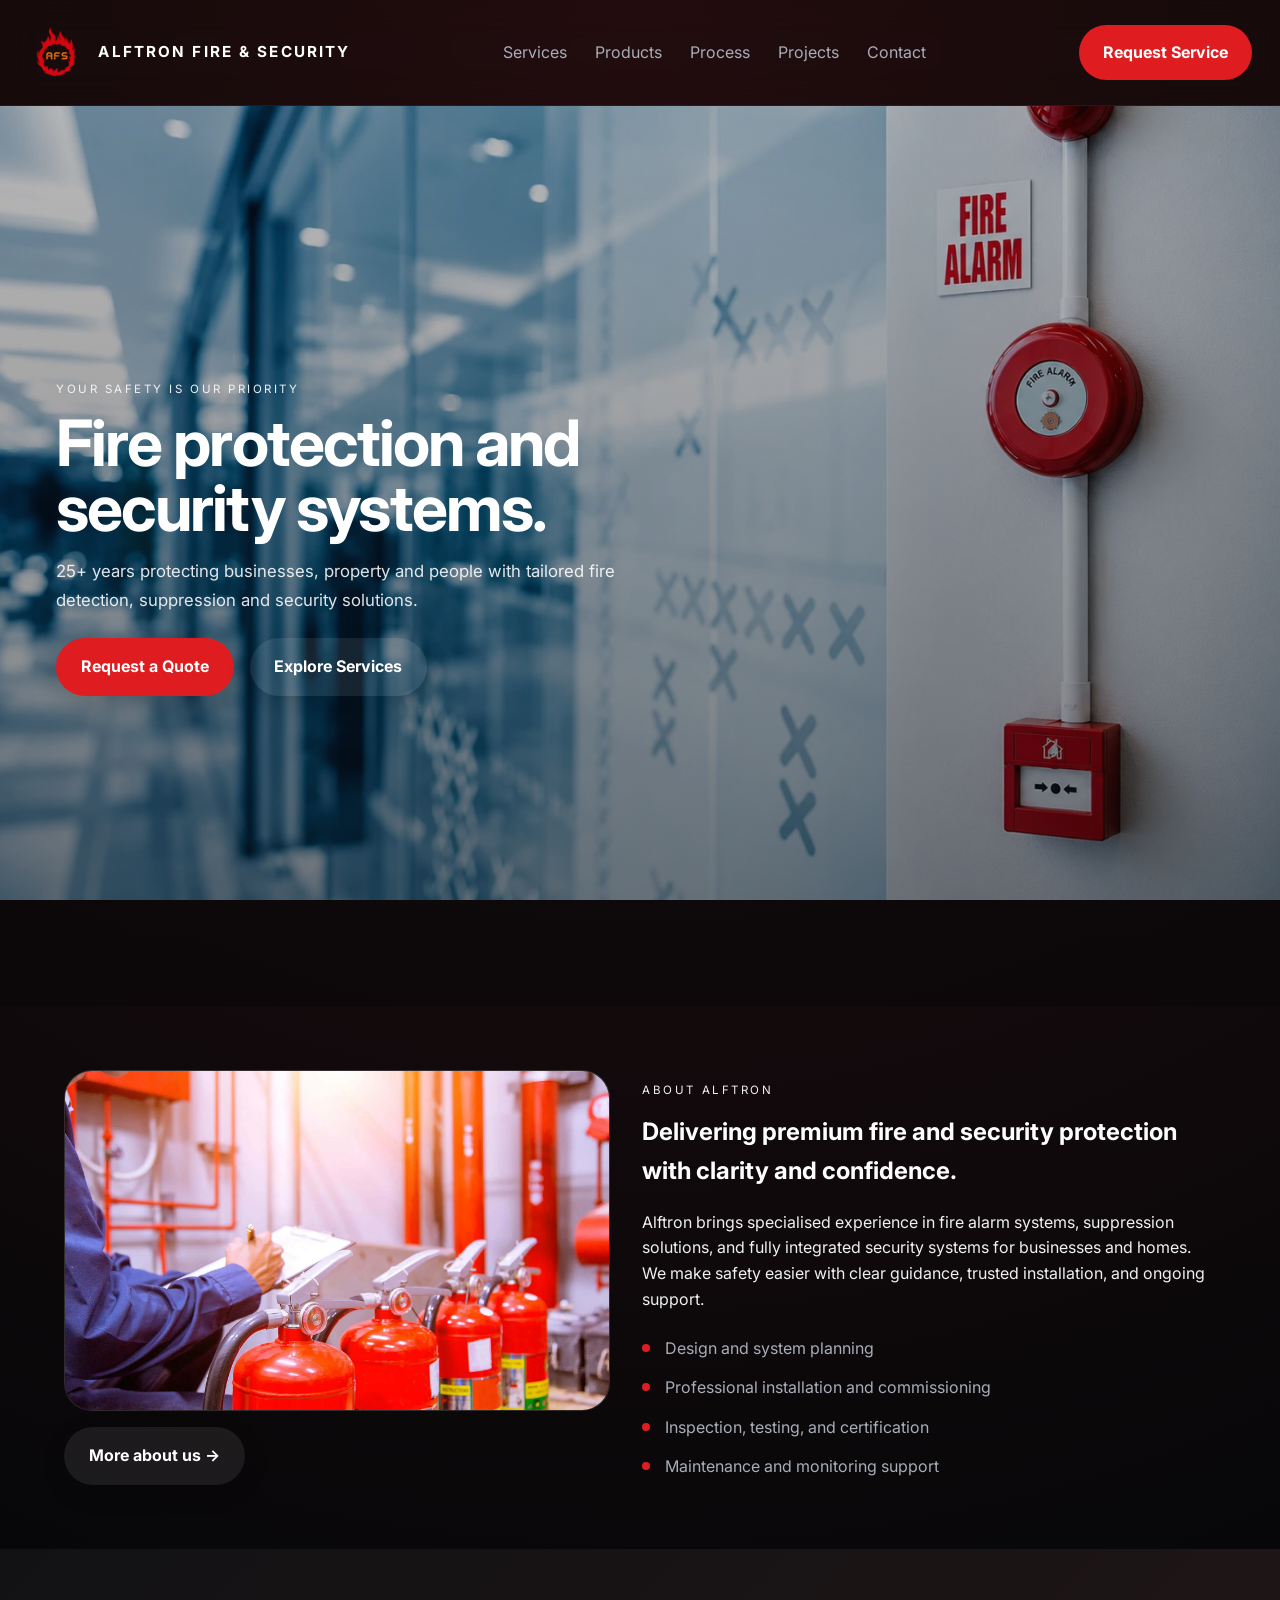
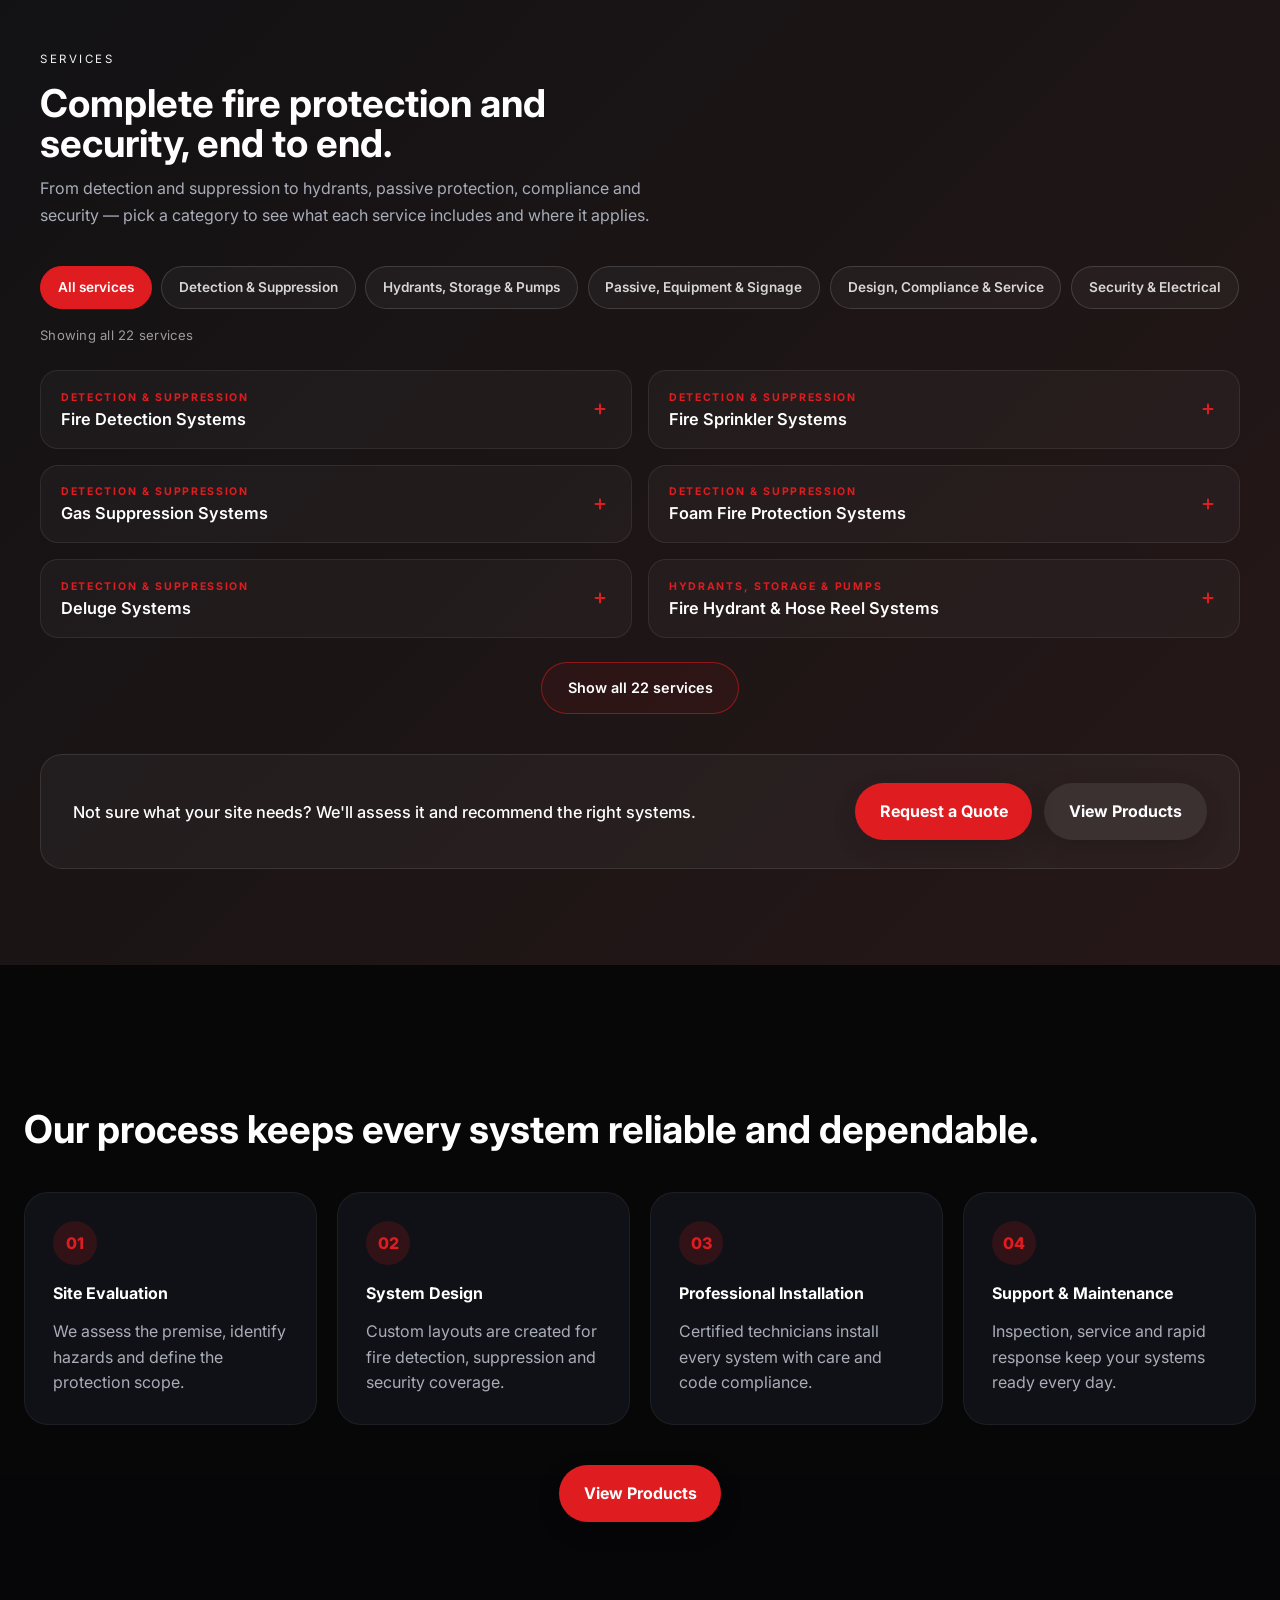
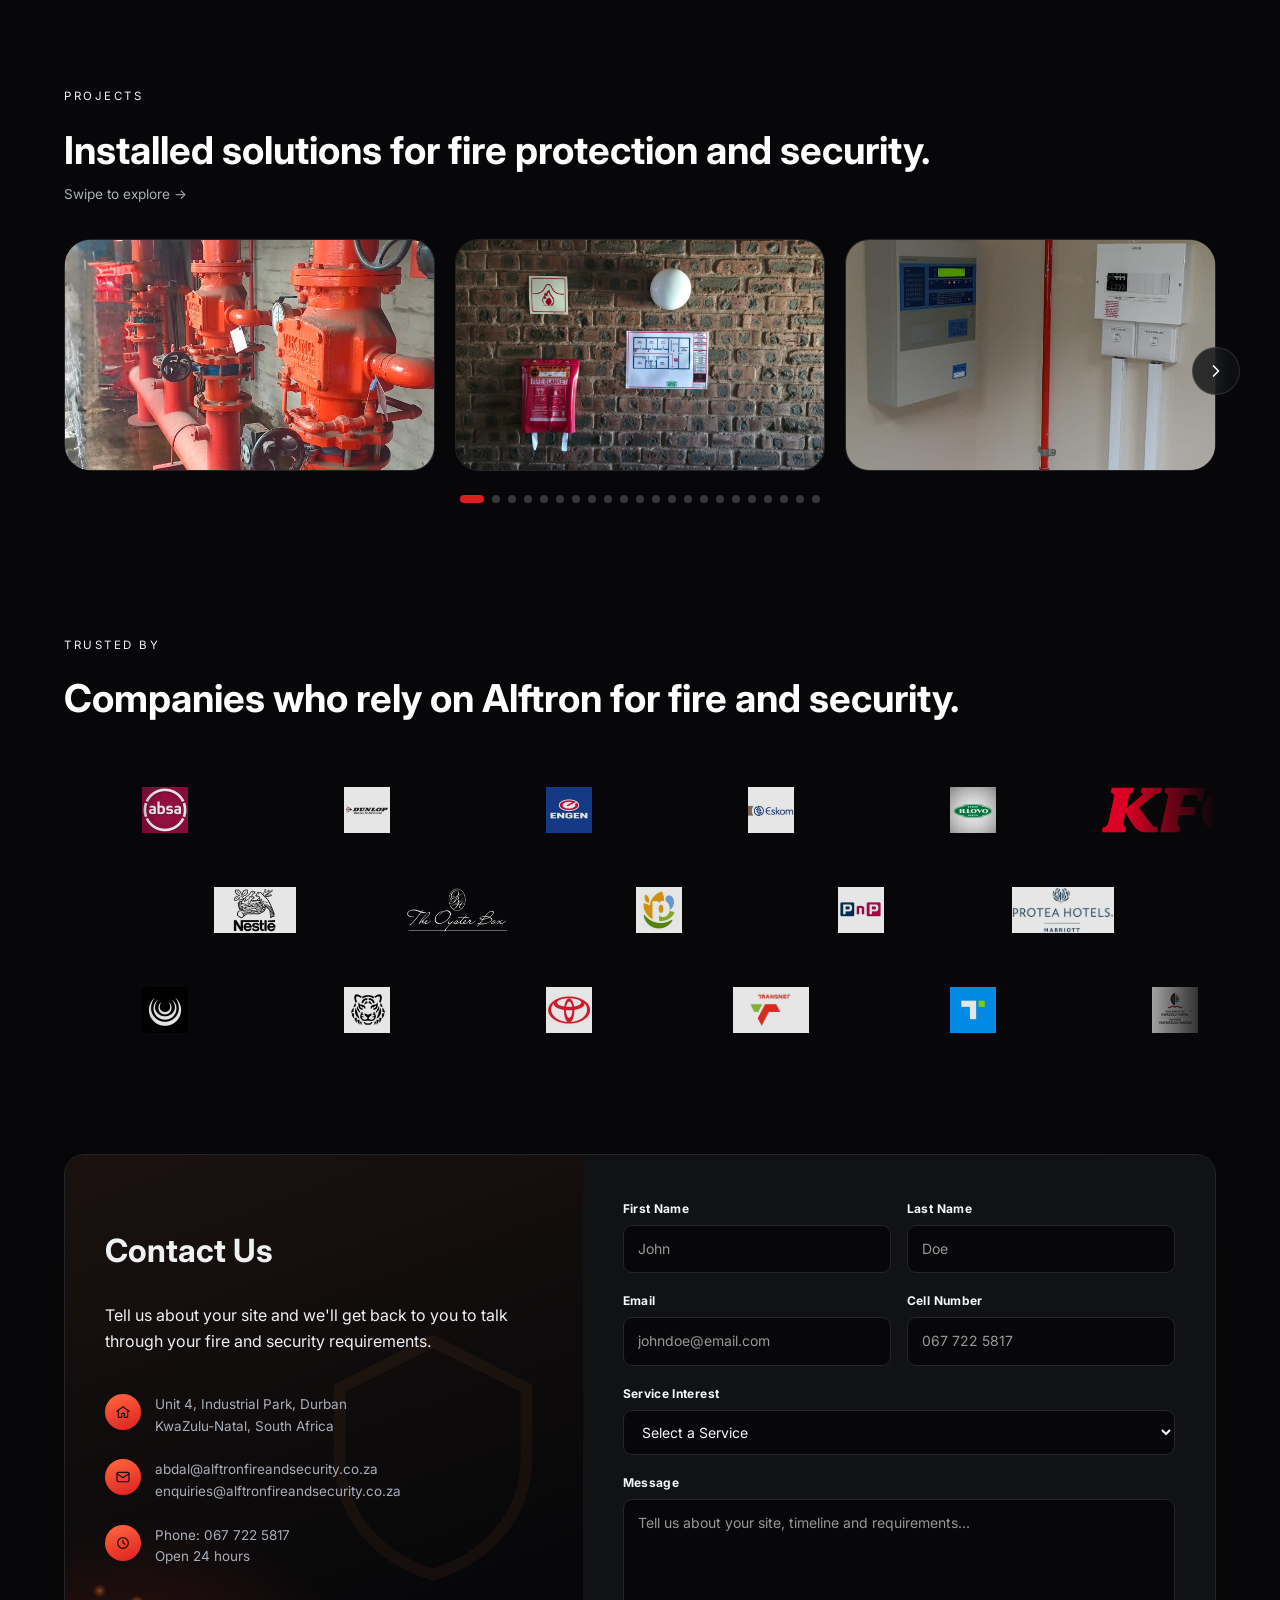
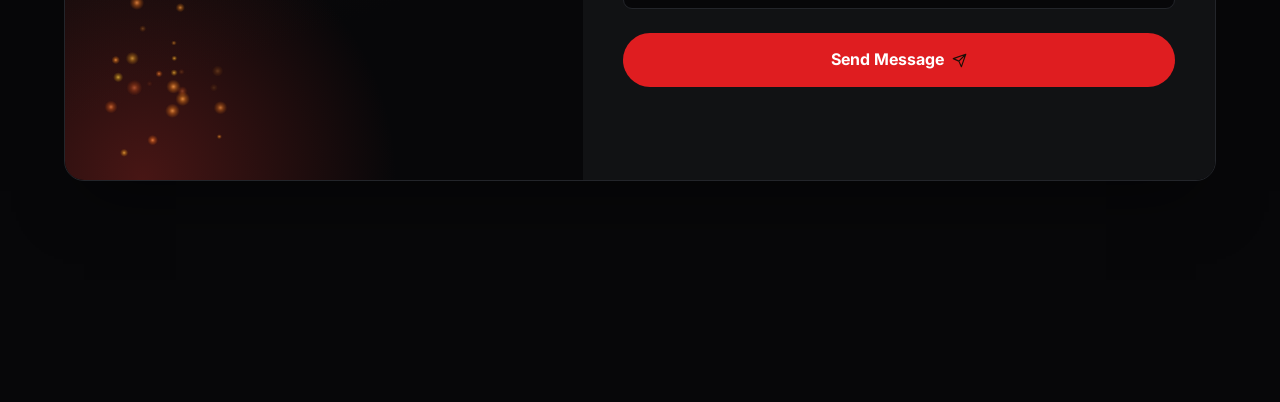
==== commit e6d7746f: "updated images" ====
--- a/index.html
+++ b/index.html
@@ -165,19 +165,94 @@
         <h2 class="fade-up fade-up-delay-2">Installed solutions for fire protection and security.</h2>
         <span class="gallery-swipe-hint">Swipe to explore →</span>
       </div>
-      <div class="gallery-grid">
-        <article class="gallery-card fade-up fade-up-delay-2">
-          <img src="images/gas-suppression-cylinders.jpg" alt="Gas suppression cylinders" loading="lazy"/>
-          <div class="gallery-card__text">Suppression system installation</div>
-        </article>
-        <article class="gallery-card fade-up fade-up-delay-3">
-          <img src="images/alarm-panel-wall.jpg" alt="Fire alarm control panel" loading="lazy"/>
-          <div class="gallery-card__text">Alarm and control panel setup</div>
-        </article>
-        <article class="gallery-card fade-up fade-up-delay-4">
-          <img src="images/pump-room.jpg" alt="Mechanical and monitoring infrastructure" loading="lazy"/>
-          <div class="gallery-card__text">Security and monitoring hardware</div>
-        </article>
+      
+      <div class="carousel-container fade-up fade-up-delay-3">
+        <button class="carousel-btn carousel-btn--prev" aria-label="Previous slide" disabled>
+          <svg viewBox="0 0 24 24" fill="none" stroke="currentColor" stroke-width="2" stroke-linecap="round" stroke-linejoin="round"><polyline points="15 18 9 12 15 6"></polyline></svg>
+        </button>
+        
+        <div class="carousel-track-wrapper">
+          <div class="carousel-track">
+            <div class="carousel-slide">
+              <img src="images/gallery/IMG-20260805-WA0025.jpg" alt="Alftron fire protection installation 1" loading="lazy" decoding="async"/>
+            </div>
+            <div class="carousel-slide">
+              <img src="images/gallery/IMG-20260805-WA0027.jpg" alt="Alftron fire protection installation 2" loading="lazy" decoding="async"/>
+            </div>
+            <div class="carousel-slide">
+              <img src="images/gallery/IMG-20260805-WA0033.jpg" alt="Alftron fire protection installation 3" loading="lazy" decoding="async"/>
+            </div>
+            <div class="carousel-slide">
+              <img src="images/gallery/IMG-20260805-WA0034.jpg" alt="Alftron fire protection installation 4" loading="lazy" decoding="async"/>
+            </div>
+            <div class="carousel-slide">
+              <img src="images/gallery/IMG-20260805-WA0038.jpg" alt="Alftron fire protection installation 5" loading="lazy" decoding="async"/>
+            </div>
+            <div class="carousel-slide">
+              <img src="images/gallery/IMG-20260805-WA0040.jpg" alt="Alftron fire protection installation 6" loading="lazy" decoding="async"/>
+            </div>
+            <div class="carousel-slide">
+              <img src="images/gallery/IMG-20260805-WA0044.jpg" alt="Alftron fire protection installation 7" loading="lazy" decoding="async"/>
+            </div>
+            <div class="carousel-slide">
+              <img src="images/gallery/IMG-20260805-WA0060.jpg" alt="Alftron fire protection installation 8" loading="lazy" decoding="async"/>
+            </div>
+            <div class="carousel-slide">
+              <img src="images/gallery/IMG-20260805-WA0069.jpg" alt="Alftron fire protection installation 9" loading="lazy" decoding="async"/>
+            </div>
+            <div class="carousel-slide">
+              <img src="images/gallery/IMG-20260805-WA0073.jpg" alt="Alftron fire protection installation 10" loading="lazy" decoding="async"/>
+            </div>
+            <div class="carousel-slide">
+              <img src="images/gallery/IMG-20260805-WA0075.jpg" alt="Alftron fire protection installation 11" loading="lazy" decoding="async"/>
+            </div>
+            <div class="carousel-slide">
+              <img src="images/gallery/IMG-20260805-WA0084.jpg" alt="Alftron fire protection installation 12" loading="lazy" decoding="async"/>
+            </div>
+            <div class="carousel-slide">
+              <img src="images/gallery/IMG-20260805-WA0090.jpg" alt="Alftron fire protection installation 13" loading="lazy" decoding="async"/>
+            </div>
+            <div class="carousel-slide">
+              <img src="images/gallery/IMG-20260805-WA0091.jpg" alt="Alftron fire protection installation 14" loading="lazy" decoding="async"/>
+            </div>
+            <div class="carousel-slide">
+              <img src="images/gallery/IMG-20260805-WA0096.jpg" alt="Alftron fire protection installation 15" loading="lazy" decoding="async"/>
+            </div>
+            <div class="carousel-slide">
+              <img src="images/gallery/IMG-20260805-WA0098.jpg" alt="Alftron fire protection installation 16" loading="lazy" decoding="async"/>
+            </div>
+            <div class="carousel-slide">
+              <img src="images/gallery/IMG-20260805-WA0105.jpg" alt="Alftron fire protection installation 17" loading="lazy" decoding="async"/>
+            </div>
+            <div class="carousel-slide">
+              <img src="images/gallery/IMG-20260805-WA0108.jpg" alt="Alftron fire protection installation 18" loading="lazy" decoding="async"/>
+            </div>
+            <div class="carousel-slide">
+              <img src="images/gallery/IMG-20260805-WA0110.jpg" alt="Alftron fire protection installation 19" loading="lazy" decoding="async"/>
+            </div>
+            <div class="carousel-slide">
+              <img src="images/gallery/IMG-20260805-WA0115.jpg" alt="Alftron fire protection installation 20" loading="lazy" decoding="async"/>
+            </div>
+            <div class="carousel-slide">
+              <img src="images/gallery/IMG-20260805-WA0121.jpg" alt="Alftron fire protection installation 21" loading="lazy" decoding="async"/>
+            </div>
+            <div class="carousel-slide">
+              <img src="images/gallery/IMG-20260805-WA0123.jpg" alt="Alftron fire protection installation 22" loading="lazy" decoding="async"/>
+            </div>
+            <div class="carousel-slide">
+              <img src="images/gallery/IMG-20260805-WA0125.jpg" alt="Alftron fire protection installation 23" loading="lazy" decoding="async"/>
+            </div>
+            <div class="carousel-slide">
+              <img src="images/gallery/IMG-20260805-WA0127.jpg" alt="Alftron fire protection installation 24" loading="lazy" decoding="async"/>
+            </div>
+          </div>
+        </div>
+        
+        <button class="carousel-btn carousel-btn--next" aria-label="Next slide">
+          <svg viewBox="0 0 24 24" fill="none" stroke="currentColor" stroke-width="2" stroke-linecap="round" stroke-linejoin="round"><polyline points="9 18 15 12 9 6"></polyline></svg>
+        </button>
+        
+        <div class="carousel-dots"></div>
       </div>
     </section>
 
@@ -391,6 +466,14 @@
     <div>Designed for modern fire protection and security.</div>
     <div>Created by <a href="https://dyme.digital">Dyme Digital</a></div>
   </footer>
+
+  <!-- Lightbox Modal -->
+  <div id="lightbox" class="lightbox" aria-hidden="true" role="dialog" aria-label="Image viewer">
+    <button class="lightbox__close" aria-label="Close image viewer">&times;</button>
+    <div class="lightbox__content">
+      <img src="" alt="" class="lightbox__img" />
+    </div>
+  </div>
 
   <script src="script.js"></script>
   <script>
--- a/styles.css
+++ b/styles.css
@@ -978,65 +978,150 @@
   color: var(--muted);
 }
 
-.section--gallery .gallery-grid {
-  grid-template-columns: repeat(auto-fit, minmax(280px, 1fr));
-}
-
-.gallery-card {
+.carousel-container {
   position: relative;
+  width: 100%;
+  margin-top: 1rem;
+  display: flex;
+  flex-direction: column;
+  align-items: center;
+}
+
+.carousel-track-wrapper {
   overflow: hidden;
+  width: 100%;
   border-radius: 28px;
+  cursor: grab;
+}
+
+.carousel-track-wrapper:active {
+  cursor: grabbing;
+}
+
+.carousel-track {
+  display: flex;
+  gap: 1.25rem;
+  transition: transform 0.45s cubic-bezier(0.23, 1, 0.32, 1);
+  will-change: transform;
+}
+
+.carousel-slide {
+  flex: 0 0 100%;
+  max-width: 100%;
+  aspect-ratio: 16 / 10;
+  border-radius: 24px;
+  overflow: hidden;
+  border: 1px solid rgba(255, 255, 255, 0.08);
   background: #111214;
-  border: 1px solid rgba(255, 255, 255, 0.08);
-  display: grid;
-  min-height: 280px;
-  transition: transform 0.35s ease, box-shadow 0.35s ease;
-}
-
-.gallery-card:hover {
-  transform: translateY(-6px) scale(1.02);
-  box-shadow: 0 22px 60px rgba(0, 0, 0, 0.32);
-}
-
-.gallery-card::after {
-  content: '';
+  user-select: none;
+}
+
+.carousel-slide img {
+  width: 100%;
+  height: 100%;
+  object-fit: cover;
+  pointer-events: none;
+  transition: transform 0.5s cubic-bezier(0.23, 1, 0.32, 1);
+}
+
+.carousel-slide:hover img {
+  transform: scale(1.05);
+}
+
+.carousel-btn {
   position: absolute;
-  inset: 0;
-  background: linear-gradient(180deg, rgba(0, 0, 0, 0) 30%, rgba(0, 0, 0, 0.45) 100%);
+  top: 50%;
+  transform: translateY(-50%);
+  width: 48px;
+  height: 48px;
+  border-radius: 50%;
+  background: rgba(17, 18, 20, 0.8);
+  border: 1px solid rgba(255, 255, 255, 0.12);
+  color: white;
+  display: flex;
+  align-items: center;
+  justify-content: center;
+  cursor: pointer;
+  z-index: 5;
+  transition: all 0.25s cubic-bezier(0.23, 1, 0.32, 1);
+  backdrop-filter: blur(8px);
+}
+
+.carousel-btn svg {
+  width: 20px;
+  height: 20px;
+}
+
+.carousel-btn:hover:not(:disabled) {
+  background: var(--accent);
+  border-color: var(--accent);
+  transform: translateY(-50%) scale(1.08);
+}
+
+.carousel-btn:disabled {
   opacity: 0;
-  transition: opacity 0.35s ease;
-}
-
-.gallery-card:hover::after {
-  opacity: 1;
-}
-
-.gallery-card img {
-  width: 100%;
-  height: auto;
-  aspect-ratio: 16 / 9;
-  object-fit: cover;
-  display: block;
-  transition: transform 0.35s ease;
-}
-
-.gallery-card:hover img {
-  transform: scale(1.08);
+  cursor: not-allowed;
+  pointer-events: none;
+}
+
+.carousel-btn--prev {
+  left: -24px;
+}
+
+.carousel-btn--next {
+  right: -24px;
+}
+
+.carousel-dots {
+  display: flex;
+  gap: 0.5rem;
+  margin-top: 1.5rem;
+  justify-content: center;
+}
+
+.carousel-dot {
+  width: 8px;
+  height: 8px;
+  border-radius: 50%;
+  background: rgba(255, 255, 255, 0.2);
+  border: none;
+  cursor: pointer;
+  padding: 0;
+  transition: all 0.25s cubic-bezier(0.23, 1, 0.32, 1);
+}
+
+.carousel-dot.is-active {
+  background: var(--accent);
+  width: 24px;
+  border-radius: 4px;
 }
 
 .gallery-swipe-hint {
-  display: none;
-}
-
-.gallery-card__text {
-  position: absolute;
-  bottom: 0;
-  left: 0;
-  right: 0;
-  padding: 1.5rem 1.75rem;
-  color: white;
-  font-weight: 700;
-  z-index: 1;
+  display: inline-block;
+  font-size: 0.85rem;
+  color: var(--muted);
+  margin-left: auto;
+}
+
+@media (min-width: 601px) {
+  .carousel-slide {
+    flex: 0 0 calc(50% - 0.625rem);
+  }
+}
+
+@media (min-width: 992px) {
+  .carousel-slide {
+    flex: 0 0 calc(33.333% - 0.833rem);
+  }
+}
+
+@media (max-width: 1250px) {
+  .carousel-btn--prev {
+    left: 12px;
+  }
+  .carousel-btn--next {
+    right: 12px;
+  }
 }
 
 /* ---------- Clients marquee ---------- */
@@ -1805,4 +1890,78 @@
 .contact-row a:hover {
   color: var(--accent);
   text-decoration: underline;
+}
+
+/* Lightbox Modal styles */
+.lightbox {
+  position: fixed;
+  inset: 0;
+  background: rgba(7, 7, 9, 0.95);
+  display: flex;
+  align-items: center;
+  justify-content: center;
+  z-index: 1000;
+  opacity: 0;
+  pointer-events: none;
+  transition: opacity 0.3s ease;
+  backdrop-filter: blur(10px);
+}
+
+.lightbox:not([aria-hidden="true"]) {
+  opacity: 1;
+  pointer-events: auto;
+}
+
+.lightbox__content {
+  max-width: 90vw;
+  max-height: 85vh;
+  position: relative;
+  display: flex;
+  align-items: center;
+  justify-content: center;
+}
+
+.lightbox__img {
+  max-width: 100%;
+  max-height: 85vh;
+  object-fit: contain;
+  border-radius: 12px;
+  border: 1px solid rgba(255, 255, 255, 0.1);
+  box-shadow: 0 24px 70px rgba(0, 0, 0, 0.6);
+  transform: scale(0.95);
+  transition: transform 0.3s cubic-bezier(0.23, 1, 0.32, 1);
+}
+
+.lightbox:not([aria-hidden="true"]) .lightbox__img {
+  transform: scale(1);
+}
+
+.lightbox__close {
+  position: absolute;
+  top: 24px;
+  right: 24px;
+  background: rgba(255, 255, 255, 0.08);
+  border: 1px solid rgba(255, 255, 255, 0.12);
+  color: white;
+  font-size: 32px;
+  width: 48px;
+  height: 48px;
+  border-radius: 50%;
+  cursor: pointer;
+  display: flex;
+  align-items: center;
+  justify-content: center;
+  transition: all 0.2s ease;
+  line-height: 1;
+}
+
+.lightbox__close:hover {
+  background: var(--accent);
+  border-color: var(--accent);
+  transform: scale(1.08);
+}
+
+/* Make carousel slides look clickable */
+.carousel-slide {
+  cursor: pointer;
 }
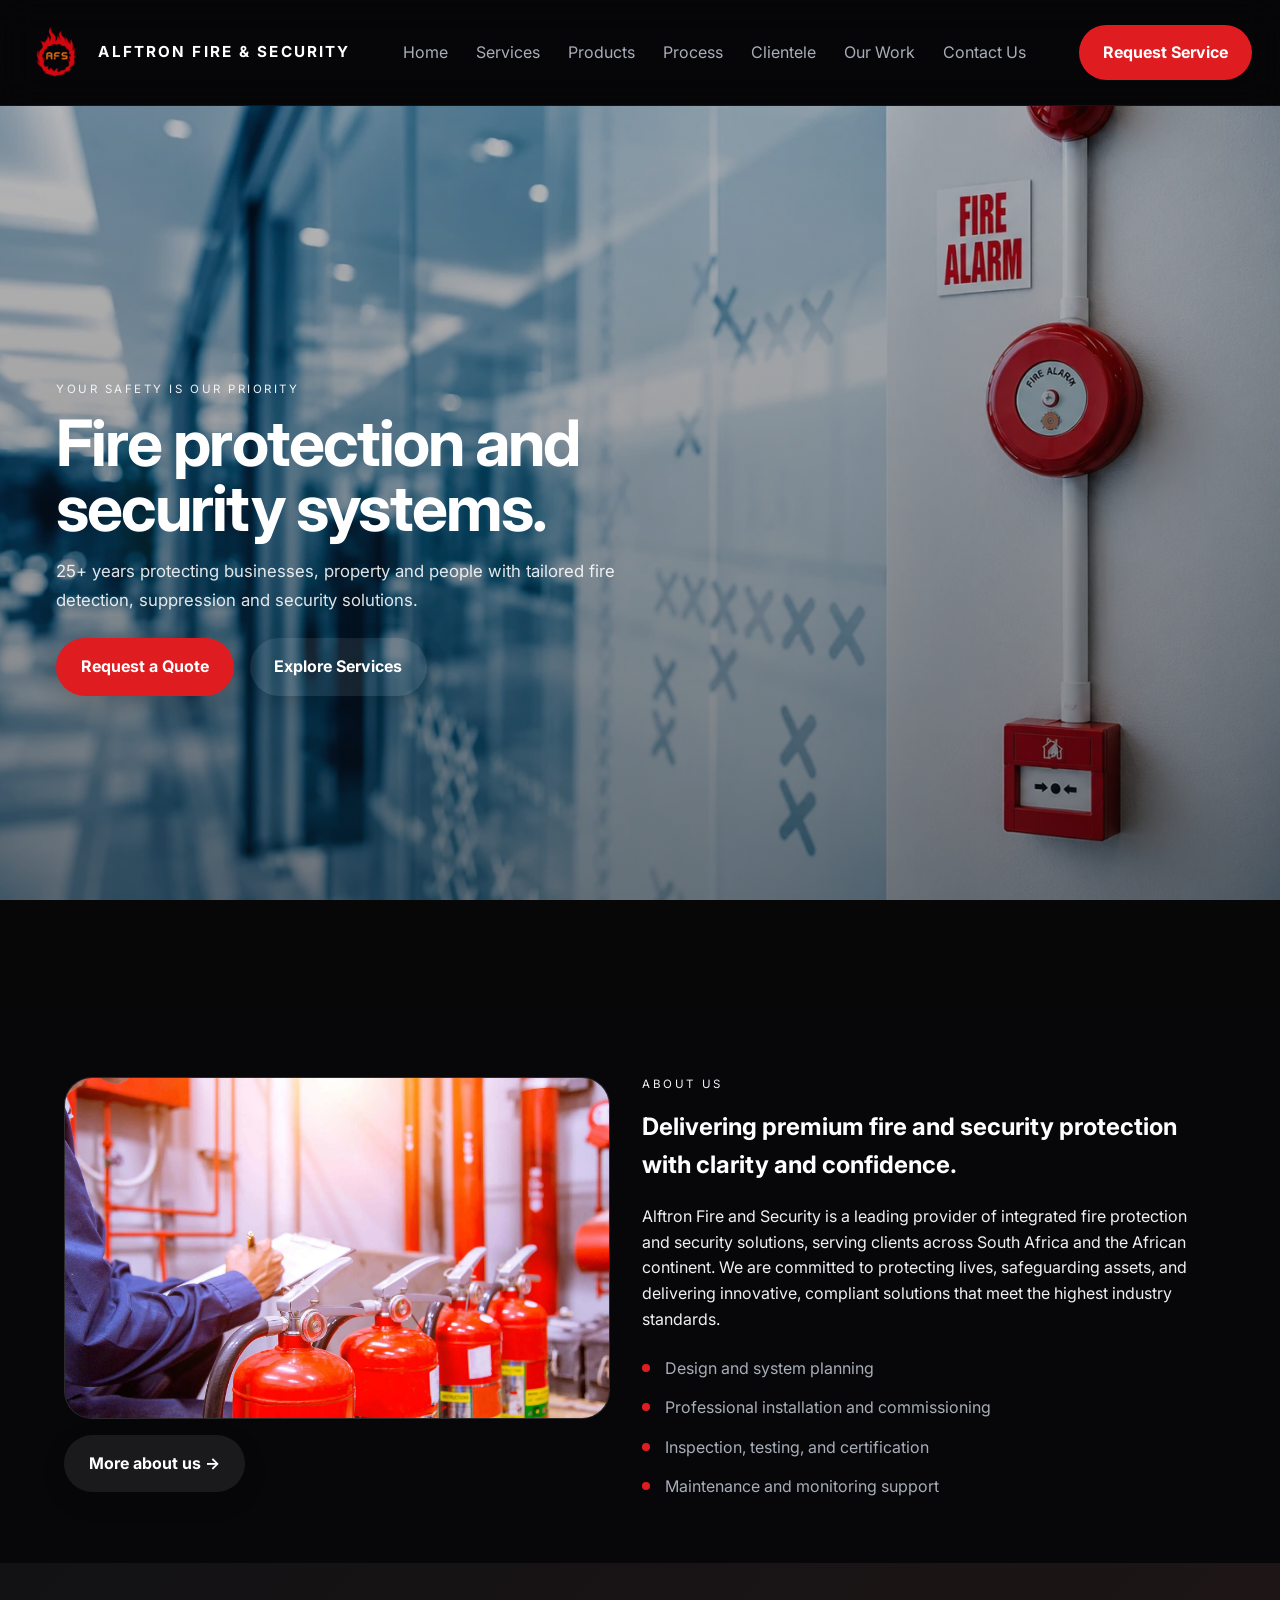
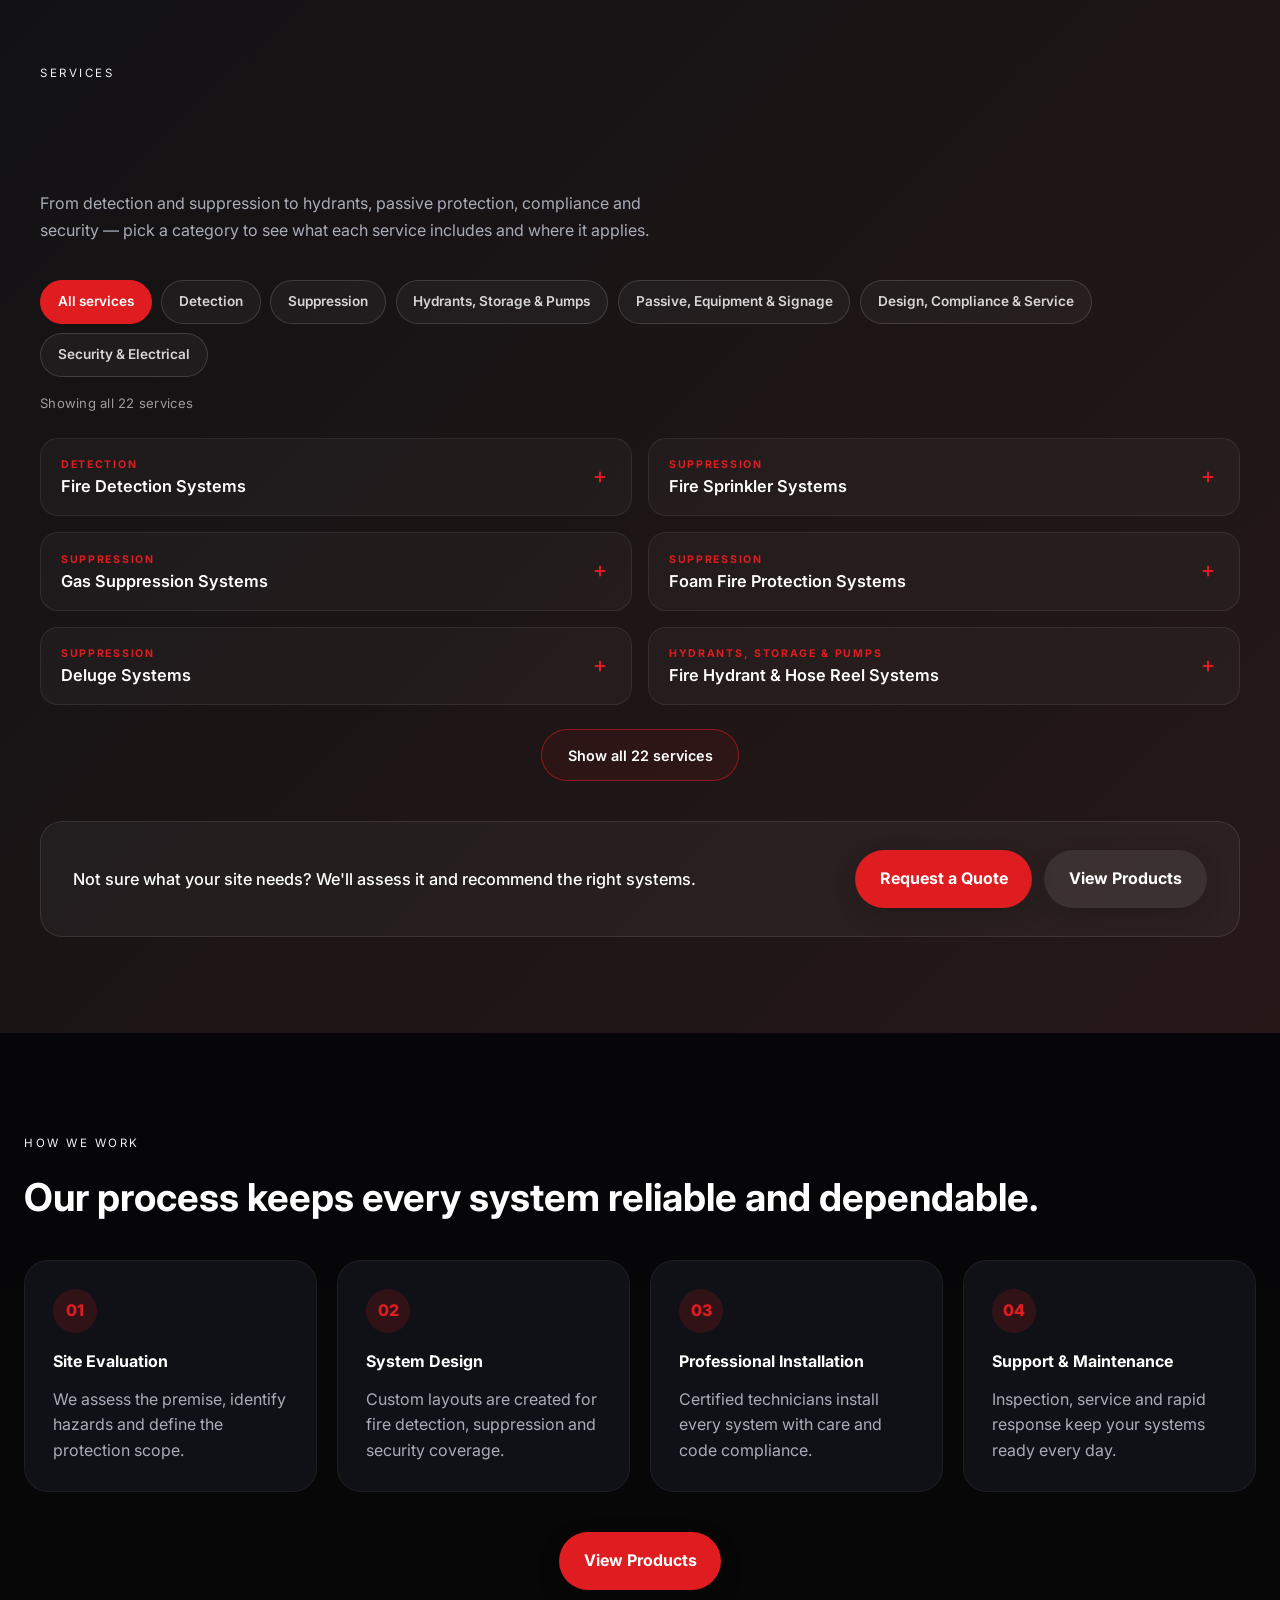
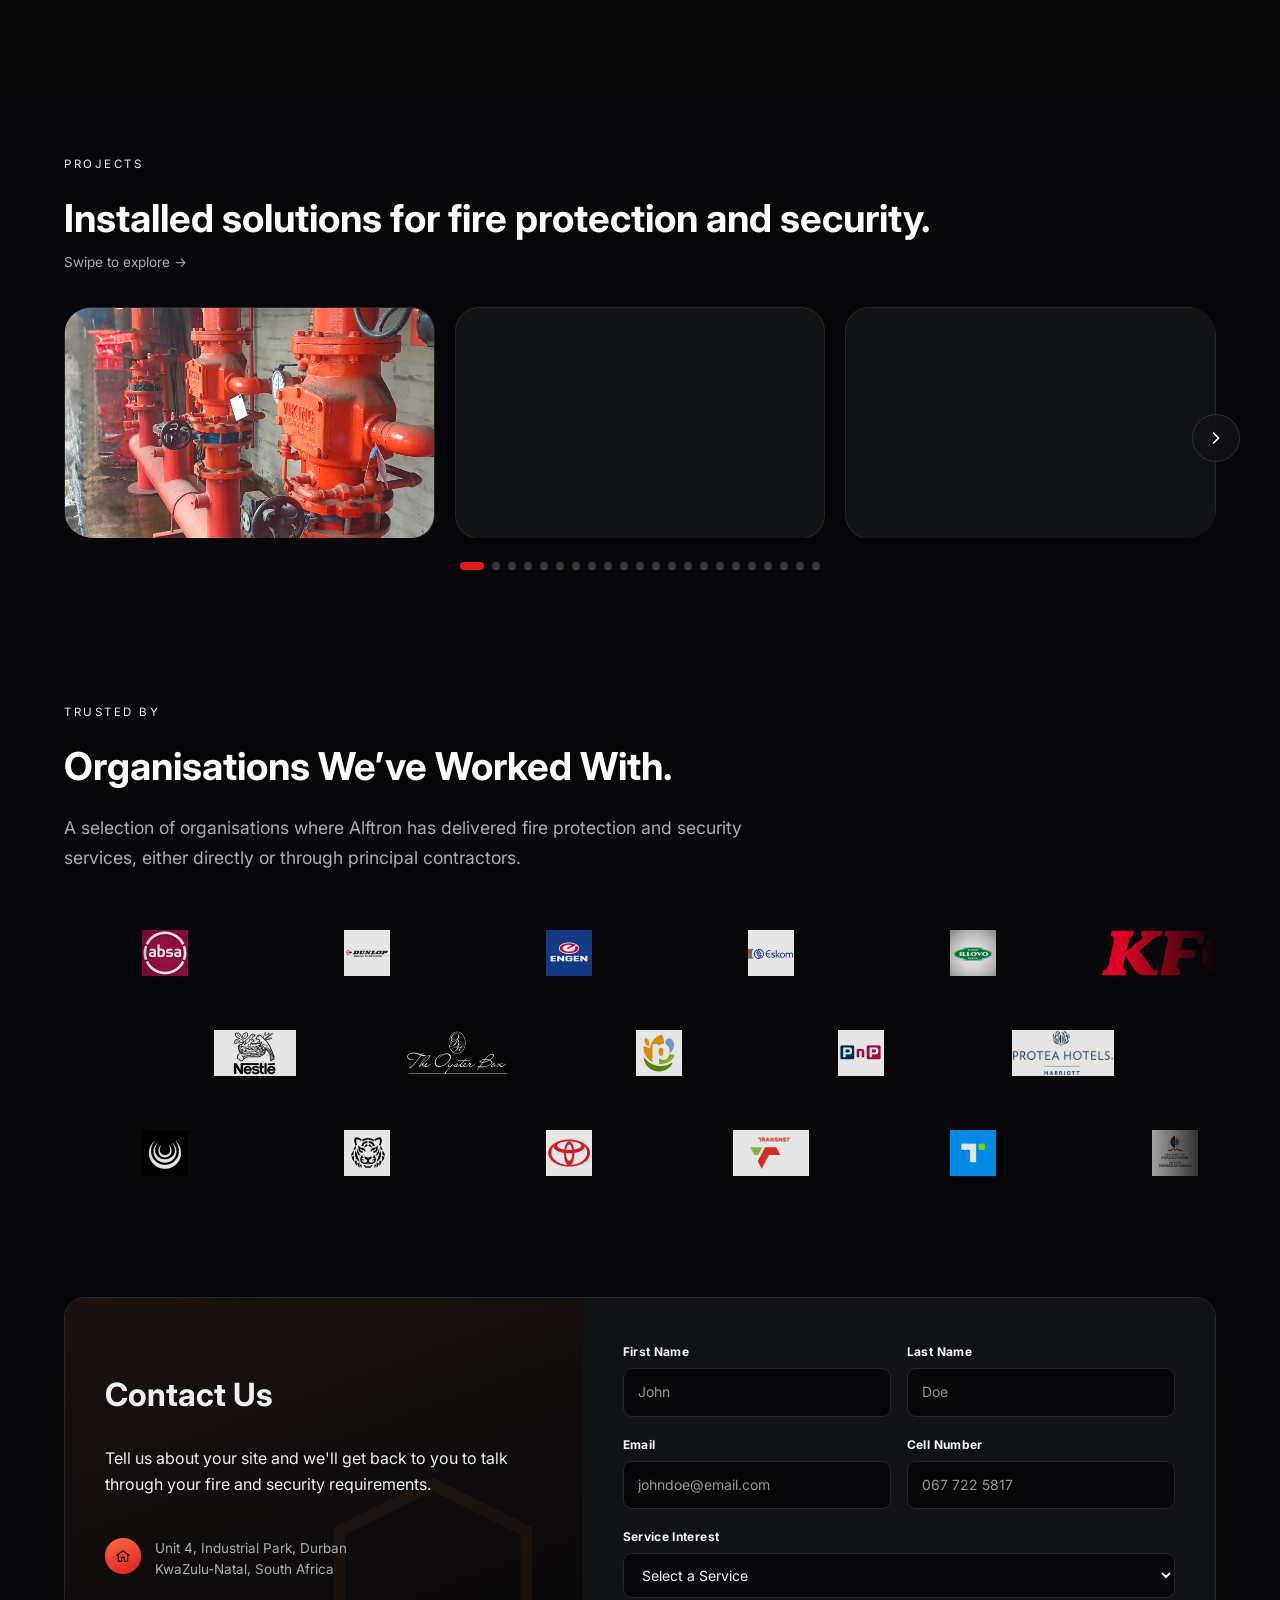
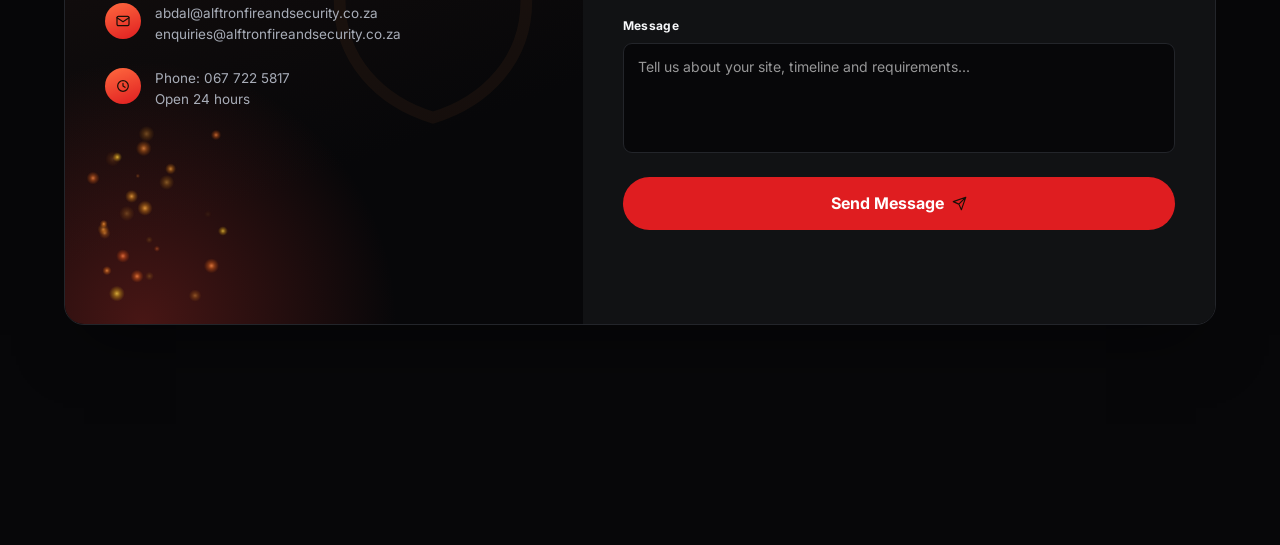
==== commit c32f9f67: "made changes to favicon and services" ====
--- a/index.html
+++ b/index.html
@@ -7,11 +7,8 @@
   <meta name="viewport" content="width=device-width, initial-scale=1.0" />
   <title>Alftron Fire and Security</title>
   <meta name="description" content="Alftron Fire and Security: 25+ years designing, installing, inspecting and maintaining fire detection, suppression, hydrant and security systems for businesses across South Africa." />
-  <link rel="icon" href="favicon.ico" sizes="any">
-  <link rel="icon" type="image/png" sizes="32x32" href="images/favicon-32x32.png">
-  <link rel="icon" type="image/png" sizes="16x16" href="images/favicon-16x16.png">
-  <link rel="icon" type="image/png" sizes="192x192" href="images/favicon-192.png">
-  <link rel="apple-touch-icon" sizes="180x180" href="images/apple-touch-icon.png">
+  <link rel="icon" type="image/png" href="images/favicon_tab.png">
+  <link rel="apple-touch-icon" href="images/favicon_tab.png">
   <link rel="preconnect" href="https://fonts.googleapis.com" />
   <link rel="preconnect" href="https://fonts.gstatic.com" crossorigin />
   <link href="https://fonts.googleapis.com/css2?family=Inter:wght@400;500;600;700;800&display=swap" rel="stylesheet" />
@@ -23,13 +20,19 @@
       <img src="images/logo.webp" alt="Alftron Fire and Security logo" class="navbar__logo" fetchpriority="high"/>
       <span class="navbar__brandText">Alftron Fire & Security</span>
     </a>
-    <button class="navbar__toggle" aria-label="Open menu" id="menuToggle" aria-expanded="false">Menu</button>
+    <button class="navbar__toggle" aria-label="Open menu" id="menuToggle" aria-expanded="false">
+      <span></span>
+      <span></span>
+      <span></span>
+    </button>
     <ul class="navbar__links" id="navMenu">
+      <li><a href="#">Home</a></li>
       <li><a href="#services">Services</a></li>
       <li><a href="products.html">Products</a></li>
       <li><a href="#process">Process</a></li>
-      <li><a href="#projects">Projects</a></li>
-      <li><a href="#contact">Contact</a></li>
+      <li><a href="#clients">Clientele</a></li>
+      <li><a href="#projects">Our Work</a></li>
+      <li><a href="#contact">Contact Us</a></li>
       <li class="navbar__links-cta"><a href="#contact">Request Service</a></li>
     </ul>
     <a class="navbar__cta" href="#contact">Request Service</a>
@@ -56,9 +59,9 @@
         <button type="button" class="button button--ghost about-action fade-up fade-up-delay-4" id="aboutToggle" aria-expanded="false" aria-controls="aboutMore">More about us →</button>
       </div>
         <div class="about-content">
-          <span class="eyebrow fade-up fade-up-delay-1">About Alftron</span>
+          <span class="eyebrow fade-up fade-up-delay-1">About Us</span>
           <h2 class="fade-up fade-up-delay-2">Delivering premium fire and security protection with clarity and confidence.</h2>
-          <p class="fade-up fade-up-delay-3">Alftron brings specialised experience in fire alarm systems, suppression solutions, and fully integrated security systems for businesses and homes. We make safety easier with clear guidance, trusted installation, and ongoing support.</p>
+          <p class="fade-up fade-up-delay-3">Alftron Fire and Security is a leading provider of integrated fire protection and security solutions, serving clients across South Africa and the African continent. We are committed to protecting lives, safeguarding assets, and delivering innovative, compliant solutions that meet the highest industry standards.</p>
           <ul class="about-list fade-up fade-up-delay-4">
             <li>Design and system planning</li>
             <li>Professional installation and commissioning</li>
@@ -68,8 +71,8 @@
 
           <div class="about-more" id="aboutMore" hidden>
             <div class="about-more__inner">
-              <p>For more than 25 years, Alftron has helped businesses and homeowners across South Africa protect what matters most. What began as a specialised fire protection company has grown into a full-service fire and security partner, trusted on everything from single-site installations to complex industrial and commercial projects.</p>
-              <p>Our approach is built on doing the job properly the first time. Every system we design is tailored to the specific risks of your site, installed by certified technicians, and backed by the inspection, testing and maintenance needed to keep it compliant and dependable for years. We work to SANS standards and insurance requirements, so you can be confident your protection will perform when it counts.</p>
+              <p>Recognised for our technical expertise, exceptional service, and competitive pricing, we provide cost-effective solutions without compromising on quality, safety, or reliability. Every project is executed with precision, professionalism, and an unwavering commitment to customer satisfaction.</p>
+              <p>Our team comprises SAQCC-certified professionals, experienced ASIB-approved engineers, and highly skilled technicians with extensive industry expertise. We work in accordance with SABS and SANS standards, ensuring our solutions meet recognised South African quality and safety requirements. As a Level 1 B-BBEE contributor, we are committed to delivering excellence, building lasting partnerships, and providing trusted fire protection and security solutions throughout Africa.</p>
 
               <div class="about-more__grid">
                 <div class="about-stat">
@@ -259,7 +262,8 @@
     <section class="section section--clients" id="clients">
       <div class="section__heading">
         <span class="eyebrow fade-up fade-up-delay-1">Trusted by</span>
-        <h2 class="fade-up fade-up-delay-2">Companies who rely on Alftron for fire and security.</h2>
+        <h2 class="fade-up fade-up-delay-2">Organisations We’ve Worked With.</h2>
+        <p class="fade-up fade-up-delay-3">A selection of organisations where Alftron has delivered fire protection and security services, either directly or through principal contractors.</p>
       </div>
 
       <div class="marquee-rows fade-up fade-up-delay-3" aria-label="Companies we have worked with">
--- a/styles.css
+++ b/styles.css
@@ -33,7 +33,7 @@
 
 body {
   margin: 0;
-  background: radial-gradient(circle at top, rgba(255, 69, 69, 0.12), transparent 32%), #070709;
+  background: #070709;
   line-height: 1.6;
   -webkit-tap-highlight-color: transparent;
 }
@@ -130,13 +130,36 @@
 
 .navbar__toggle {
   display: none;
-  border: 1px solid rgba(255, 255, 255, 0.16);
-  background: rgba(255, 255, 255, 0.06);
-  color: white;
-  padding: 0.85rem 1rem;
-  border-radius: 999px;
+  flex-direction: column;
+  justify-content: space-between;
+  width: 18px;
+  height: 12px;
+  background: transparent;
+  border: none;
   cursor: pointer;
-  font-weight: 700;
+  padding: 0;
+  z-index: 70;
+}
+
+.navbar__toggle span {
+  display: block;
+  width: 18px;
+  height: 1.5px;
+  background-color: white;
+  border-radius: 1px;
+  transition: transform 0.3s ease, opacity 0.3s ease;
+}
+
+.navbar__toggle[aria-expanded="true"] span:nth-child(1) {
+  transform: translateY(5.25px) rotate(45deg);
+}
+
+.navbar__toggle[aria-expanded="true"] span:nth-child(2) {
+  opacity: 0;
+}
+
+.navbar__toggle[aria-expanded="true"] span:nth-child(3) {
+  transform: translateY(-5.25px) rotate(-45deg);
 }
 
 .navbar__links {
@@ -179,7 +202,7 @@
     padding: 16px 20px;
   }
   .navbar__toggle {
-    display: inline-flex;
+    display: flex;
   }
   .navbar__links {
     position: absolute;
@@ -429,6 +452,14 @@
   color: white;
 }
 
+.section__heading p {
+  margin-top: 1rem;
+  color: var(--muted);
+  font-size: 1.1rem;
+  line-height: 1.7;
+  max-width: 700px;
+}
+
 #process {
   position: relative;
   isolation: isolate;
@@ -1838,11 +1869,12 @@
     display: none;
   }
   .navbar__toggle {
-    display: inline-flex;
-    align-items: center;
+    display: flex;
     order: 3;
     flex: none;
-    padding: 0.7rem 1.1rem;
+    padding: 0;
+    border: none;
+    background: transparent;
   }
   .navbar__links {
     display: flex;
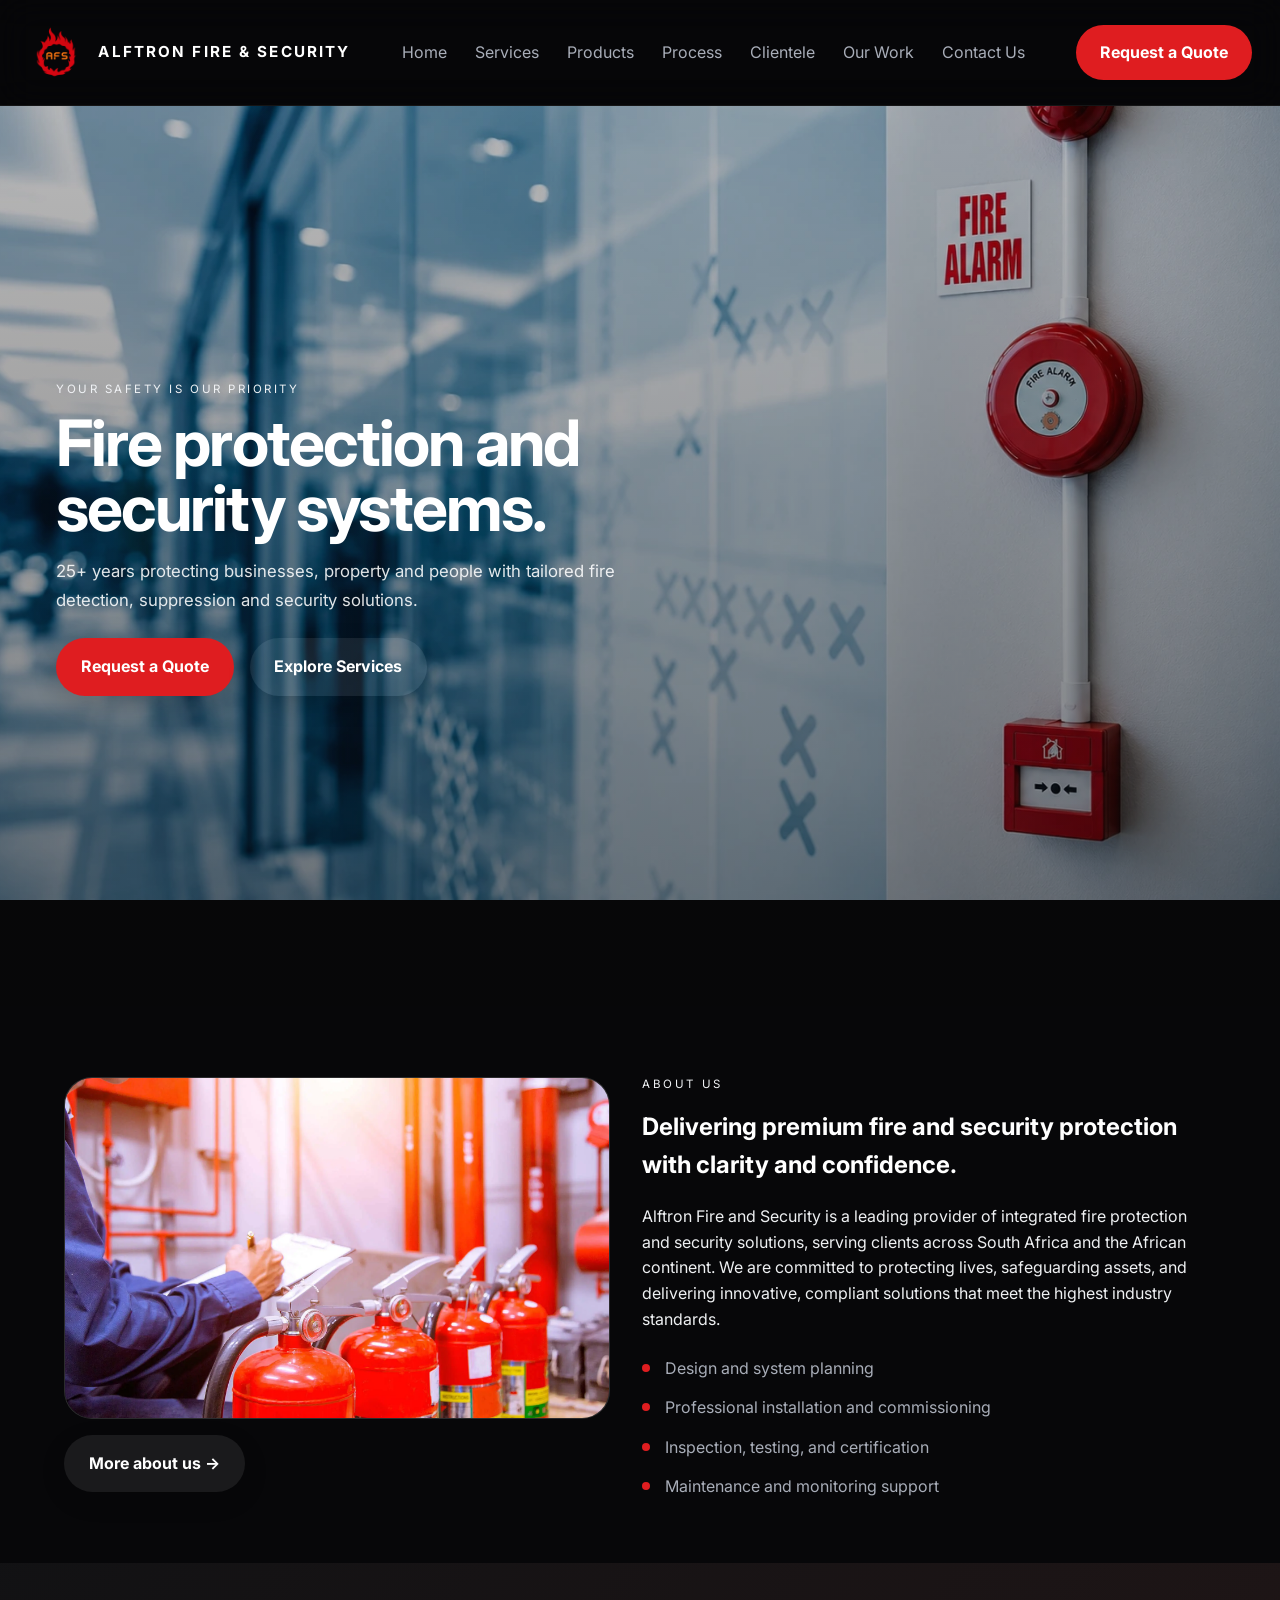
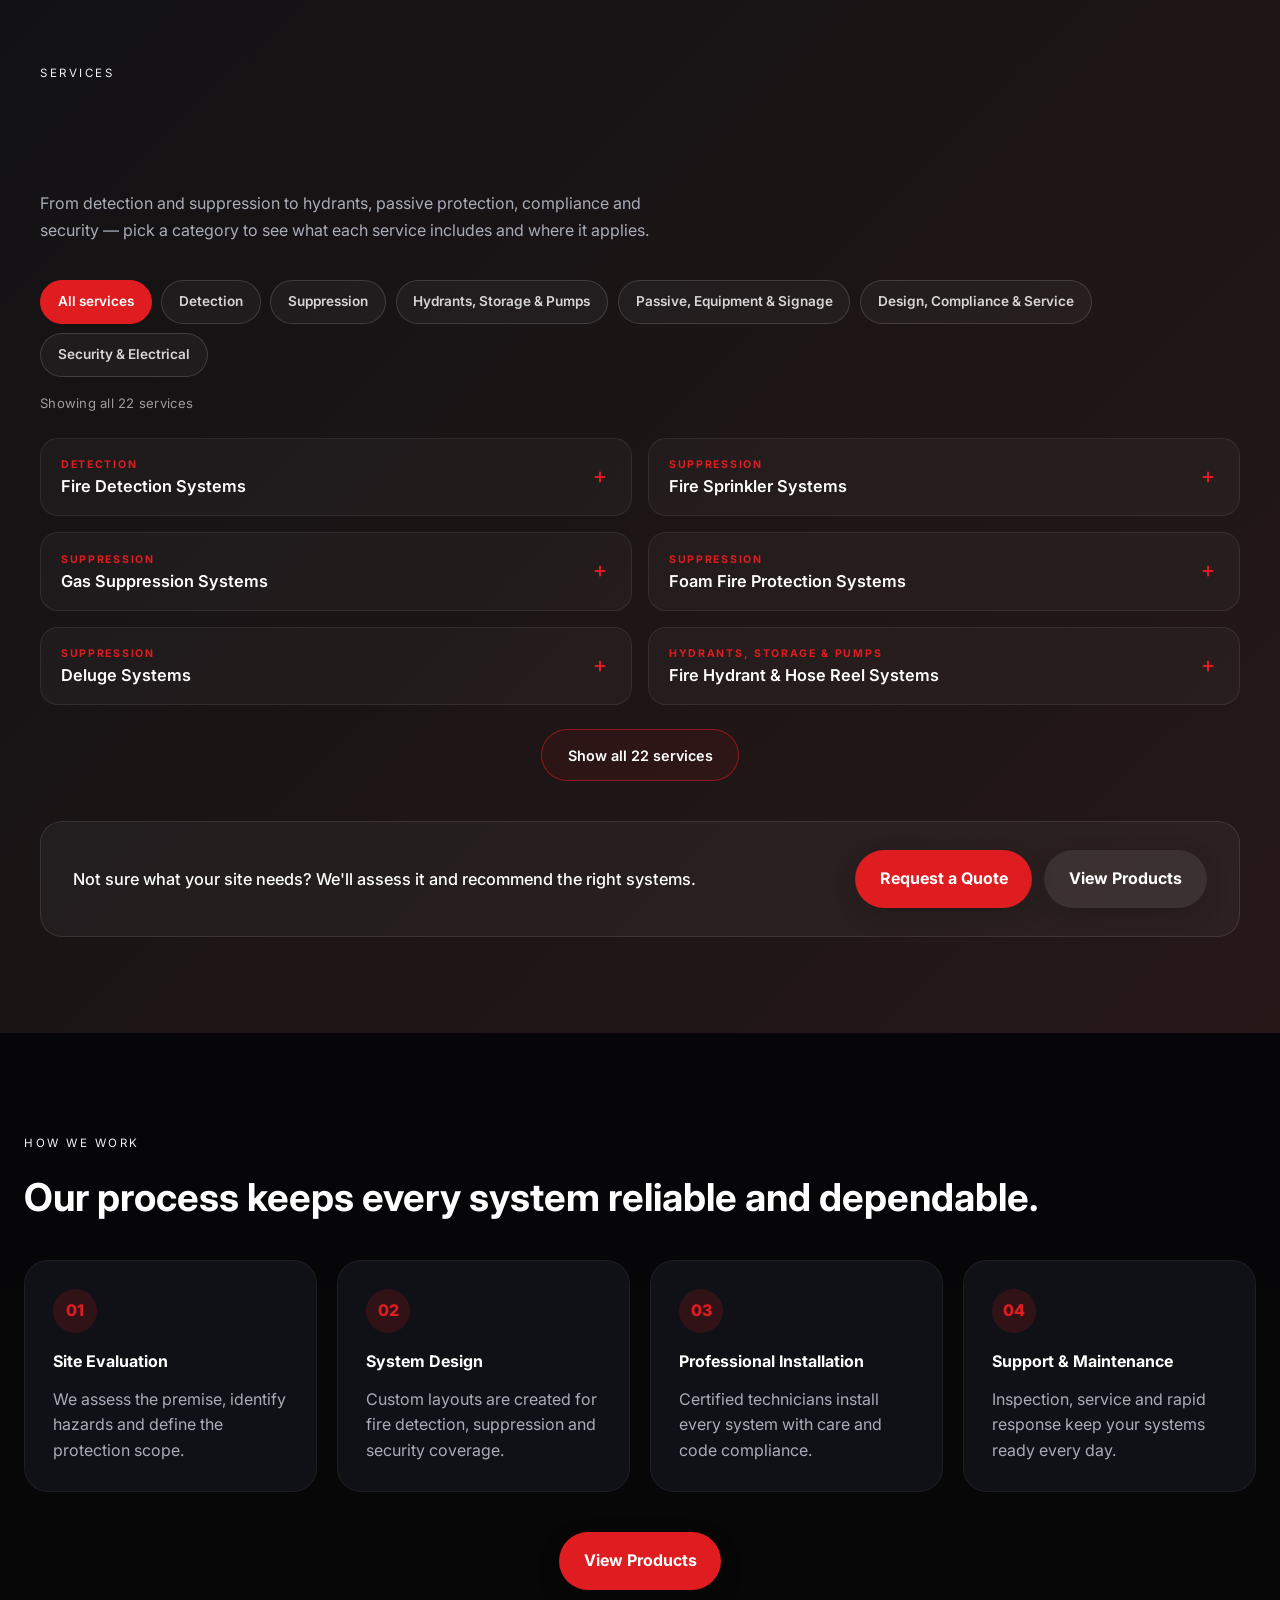
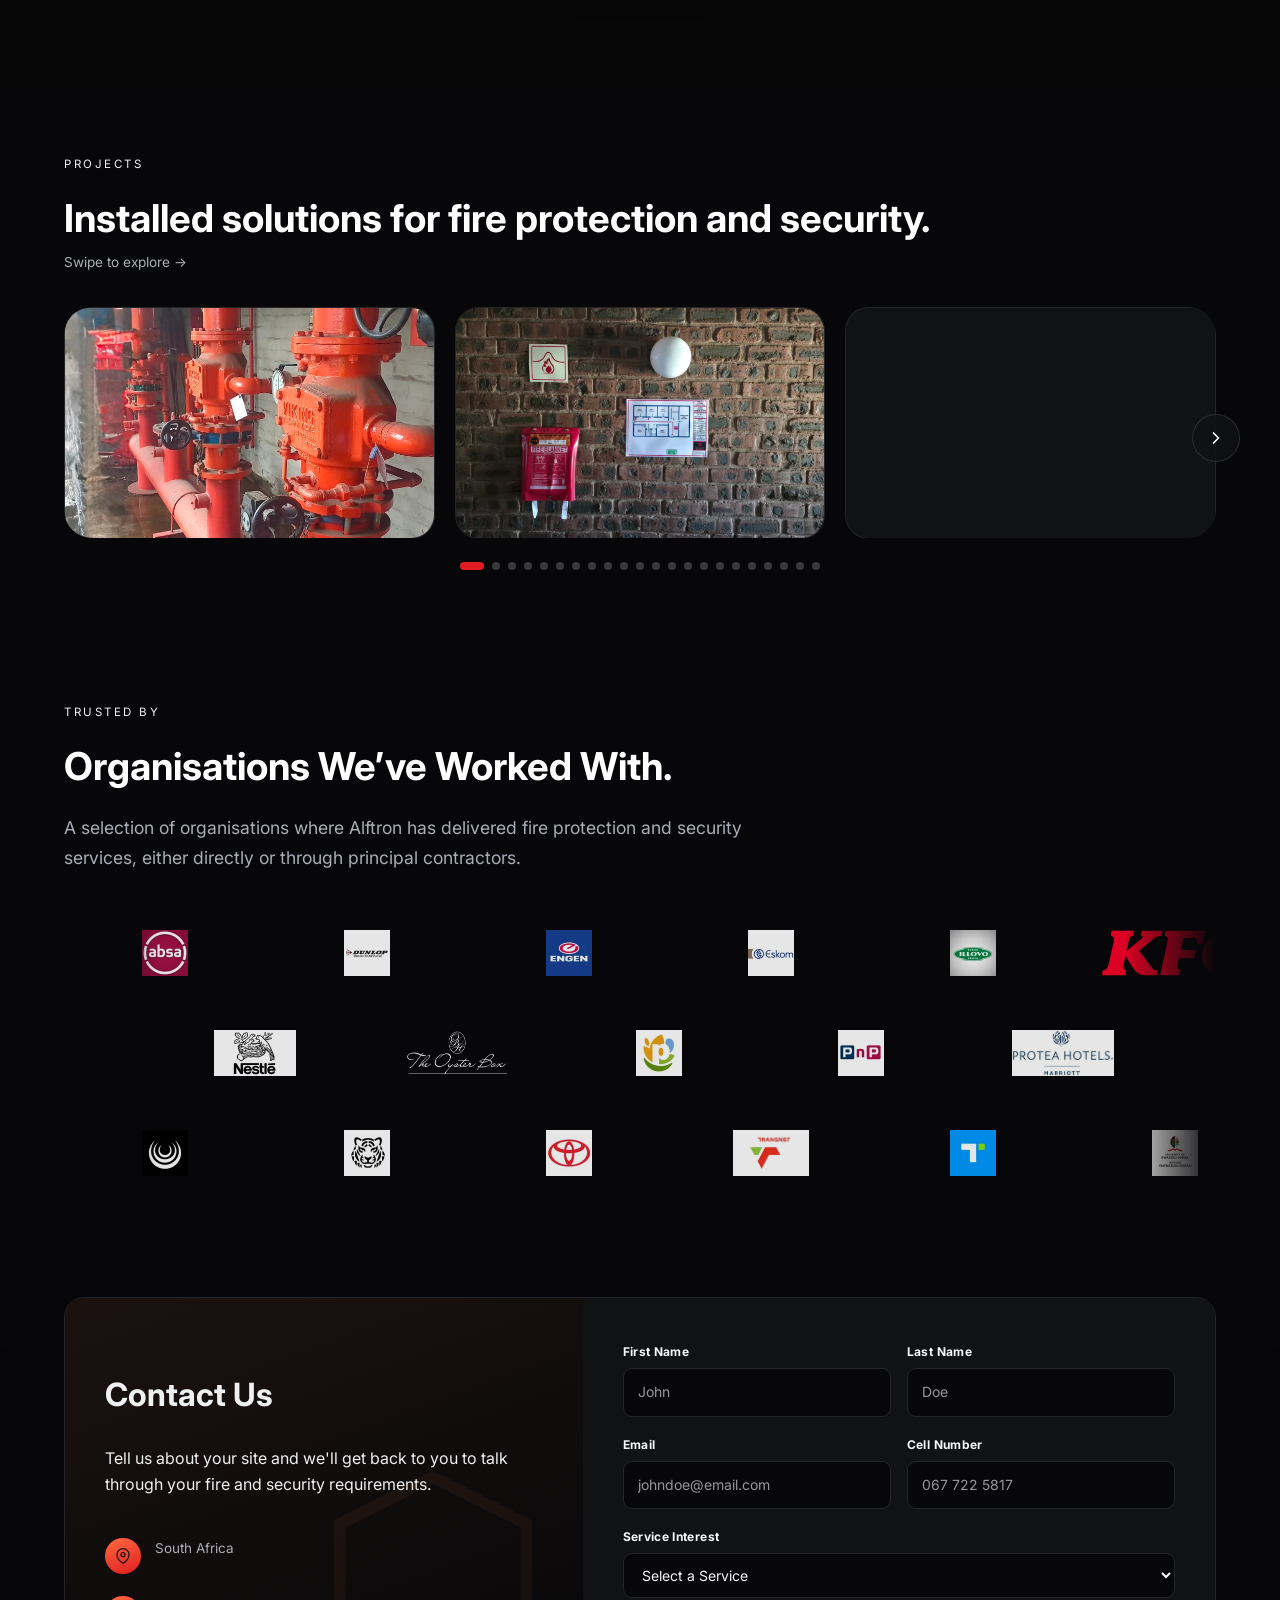
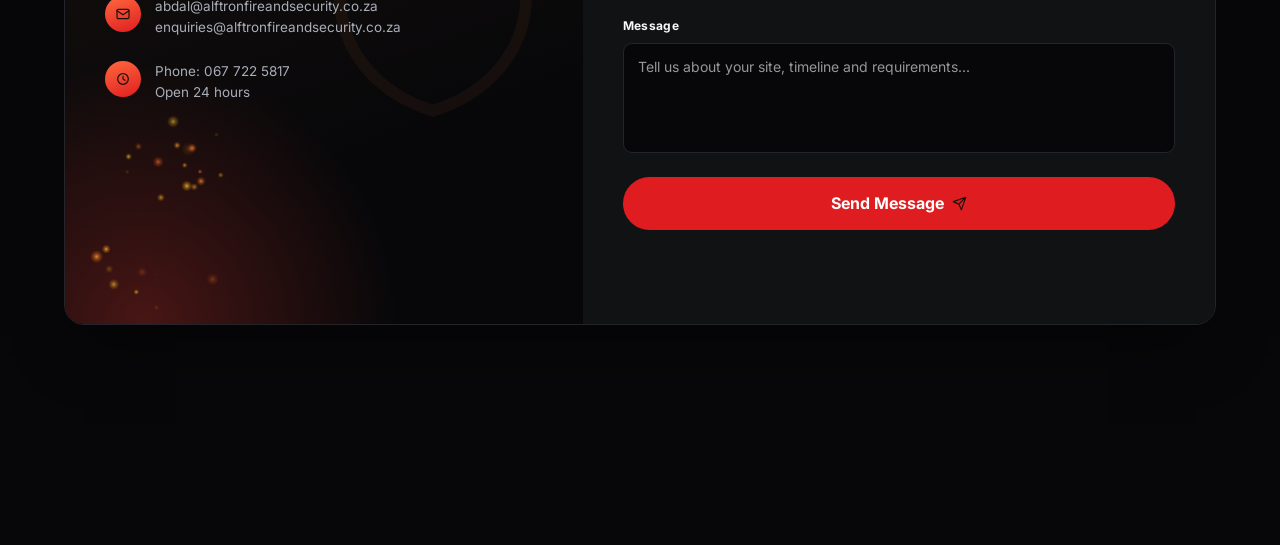
==== commit 3f09286c: "logos added, product page image update" ====
--- a/index.html
+++ b/index.html
@@ -33,9 +33,9 @@
       <li><a href="#clients">Clientele</a></li>
       <li><a href="#projects">Our Work</a></li>
       <li><a href="#contact">Contact Us</a></li>
-      <li class="navbar__links-cta"><a href="#contact">Request Service</a></li>
+      <li class="navbar__links-cta"><a href="#contact">Request a Quote</a></li>
     </ul>
-    <a class="navbar__cta" href="#contact">Request Service</a>
+    <a class="navbar__cta" href="#contact">Request a Quote</a>
   </nav>
 
   <main>
@@ -281,6 +281,10 @@
               <div class="client-logo"><img src="images/logomrp.webp" alt="Mr Price" loading="lazy" /></div>
               <div class="client-logo"><img src="images/logonampak.webp" alt="Nampak" loading="lazy" /></div>
               <div class="client-logo"><img src="images/logoned.webp" alt="Nedbank" loading="lazy" /></div>
+              <div class="client-logo"><img src="images/new%20logos%20to%20add/Dunlop_Logo.webp" alt="Dunlop" loading="lazy" /></div>
+              <div class="client-logo"><img src="images/new%20logos%20to%20add/Emdyex-Client-Logo-Kerry-Foods.jpg" alt="Kerry Foods" loading="lazy" /></div>
+              <div class="client-logo"><img src="images/new%20logos%20to%20add/dube.jpg" alt="Dube TradePort" loading="lazy" /></div>
+              <div class="client-logo"><img src="images/new%20logos%20to%20add/hollywoodbets.jpeg" alt="Hollywoodbets" loading="lazy" /></div>
             </div>
             <div class="marquee__group" aria-hidden="true">
               <div class="client-logo"><img src="images/logoabsa.webp" alt="" loading="lazy" /></div>
@@ -292,6 +296,10 @@
               <div class="client-logo"><img src="images/logomrp.webp" alt="" loading="lazy" /></div>
               <div class="client-logo"><img src="images/logonampak.webp" alt="" loading="lazy" /></div>
               <div class="client-logo"><img src="images/logoned.webp" alt="" loading="lazy"/></div>
+              <div class="client-logo"><img src="images/new%20logos%20to%20add/Dunlop_Logo.webp" alt="" loading="lazy" /></div>
+              <div class="client-logo"><img src="images/new%20logos%20to%20add/Emdyex-Client-Logo-Kerry-Foods.jpg" alt="" loading="lazy" /></div>
+              <div class="client-logo"><img src="images/new%20logos%20to%20add/dube.jpg" alt="" loading="lazy" /></div>
+              <div class="client-logo"><img src="images/new%20logos%20to%20add/hollywoodbets.jpeg" alt="" loading="lazy" /></div>
             </div>
           </div>
         </div>
@@ -308,6 +316,10 @@
               <div class="client-logo"><img src="images/logosanral.webp" alt="SANRAL" loading="lazy" /></div>
               <div class="client-logo"><img src="images/logosars.png" alt="SARS" loading="lazy" /></div>
               <div class="client-logo"><img src="images/logoshoprite.webp" alt="Shoprite" loading="lazy"/></div>
+              <div class="client-logo"><img src="images/new%20logos%20to%20add/metrofile.webp" alt="Metrofile" loading="lazy" /></div>
+              <div class="client-logo"><img src="images/new%20logos%20to%20add/national%20brands.webp" alt="National Brands" loading="lazy" /></div>
+              <div class="client-logo"><img src="images/new%20logos%20to%20add/portreg.webp" alt="Portreg" loading="lazy" /></div>
+              <div class="client-logo"><img src="images/new%20logos%20to%20add/protea_chem.webp" alt="Protea Chem" loading="lazy" /></div>
             </div>
             <div class="marquee__group" aria-hidden="true">
               <div class="client-logo"><img src="images/LogoNestle-.webp" alt="" loading="lazy" /></div>
@@ -318,6 +330,10 @@
               <div class="client-logo"><img src="images/logosanral.webp" alt="" loading="lazy" /></div>
               <div class="client-logo"><img src="images/logosars.png" alt="" loading="lazy" /></div>
               <div class="client-logo"><img src="images/logoshoprite.webp" alt="" loading="lazy"/></div>
+              <div class="client-logo"><img src="images/new%20logos%20to%20add/metrofile.webp" alt="" loading="lazy" /></div>
+              <div class="client-logo"><img src="images/new%20logos%20to%20add/national%20brands.webp" alt="" loading="lazy" /></div>
+              <div class="client-logo"><img src="images/new%20logos%20to%20add/portreg.webp" alt="" loading="lazy" /></div>
+              <div class="client-logo"><img src="images/new%20logos%20to%20add/protea_chem.webp" alt="" loading="lazy" /></div>
             </div>
           </div>
         </div>
@@ -335,6 +351,10 @@
               <div class="client-logo"><img src="images/logouniev.webp" alt="University" loading="lazy" /></div>
               <div class="client-logo"><img src="images/logowool.webp" alt="Woolworths" loading="lazy" /></div>
               <div class="client-logo"><img src="images/logozimbal.webp" alt="Zimbal" loading="lazy"/></div>
+              <div class="client-logo"><img src="images/new%20logos%20to%20add/17-November-Business-Strategy.webp" alt="Business Strategy" loading="lazy" /></div>
+              <div class="client-logo"><img src="images/new%20logos%20to%20add/id4BWBc0qW_1786460994102.webp" alt="Client Logo" loading="lazy" /></div>
+              <div class="client-logo"><img src="images/new%20logos%20to%20add/idKkW2Jd8X_logos.webp" alt="Client Logo" loading="lazy" /></div>
+              <div class="client-logo"><img src="images/new%20logos%20to%20add/idQSp_2Hyl_logos.webp" alt="Client Logo" loading="lazy" /></div>
             </div>
             <div class="marquee__group" aria-hidden="true">
               <div class="client-logo"><img src="images/logoss.webp" alt="" loading="lazy"/></div>
@@ -346,6 +366,10 @@
               <div class="client-logo"><img src="images/logouniev.webp" alt="" loading="lazy" /></div>
               <div class="client-logo"><img src="images/logowool.webp" alt="" loading="lazy" /></div>
               <div class="client-logo"><img src="images/logozimbal.webp" alt="" loading="lazy" /></div>
+              <div class="client-logo"><img src="images/new%20logos%20to%20add/17-November-Business-Strategy.webp" alt="" loading="lazy" /></div>
+              <div class="client-logo"><img src="images/new%20logos%20to%20add/id4BWBc0qW_1786460994102.webp" alt="" loading="lazy" /></div>
+              <div class="client-logo"><img src="images/new%20logos%20to%20add/idKkW2Jd8X_logos.webp" alt="" loading="lazy" /></div>
+              <div class="client-logo"><img src="images/new%20logos%20to%20add/idQSp_2Hyl_logos.webp" alt="" loading="lazy" /></div>
             </div>
           </div>
         </div>
@@ -371,11 +395,10 @@
               <div class="contact-rows">
                 <div class="contact-row">
                   <span class="contact-row-icon">
-                    <svg viewBox="0 0 24 24" fill="none"><path d="M3 11l9-7 9 7M5 10v9a1 1 0 0 0 1 1h4v-6h4v6h4a1 1 0 0 0 1-1v-9" stroke="#1a0f07" stroke-width="1.8" stroke-linecap="round" stroke-linejoin="round"/></svg>
+                    <svg viewBox="0 0 24 24" fill="none"><path d="M21 10c0 7-9 13-9 13s-9-6-9-13a9 9 0 0 1 18 0z" stroke="#1a0f07" stroke-width="1.8" stroke-linecap="round" stroke-linejoin="round"/><circle cx="12" cy="10" r="3" stroke="#1a0f07" stroke-width="1.8"/></svg>
                   </span>
                   <div>
-                    Unit 4, Industrial Park, Durban<br>
-                    KwaZulu-Natal, South Africa
+                    South Africa
                   </div>
                 </div>
 
--- a/styles.css
+++ b/styles.css
@@ -649,8 +649,7 @@
   width: 100%;
   padding: 8.5rem 24px 5rem;
   overflow: hidden;
-  background: linear-gradient(180deg, rgba(7, 7, 9, 0.55), rgba(7, 7, 9, 0.88)), url('images/valve-manifold.jpg') center/cover no-repeat;
-}
+background: linear-gradient(180deg, rgba(7, 7, 9, 0.55), rgba(7, 7, 9, 0.88)), url('images/sprink.webp') center 40% / cover no-repeat;}
 
 .products-hero__inner {
   max-width: 760px;
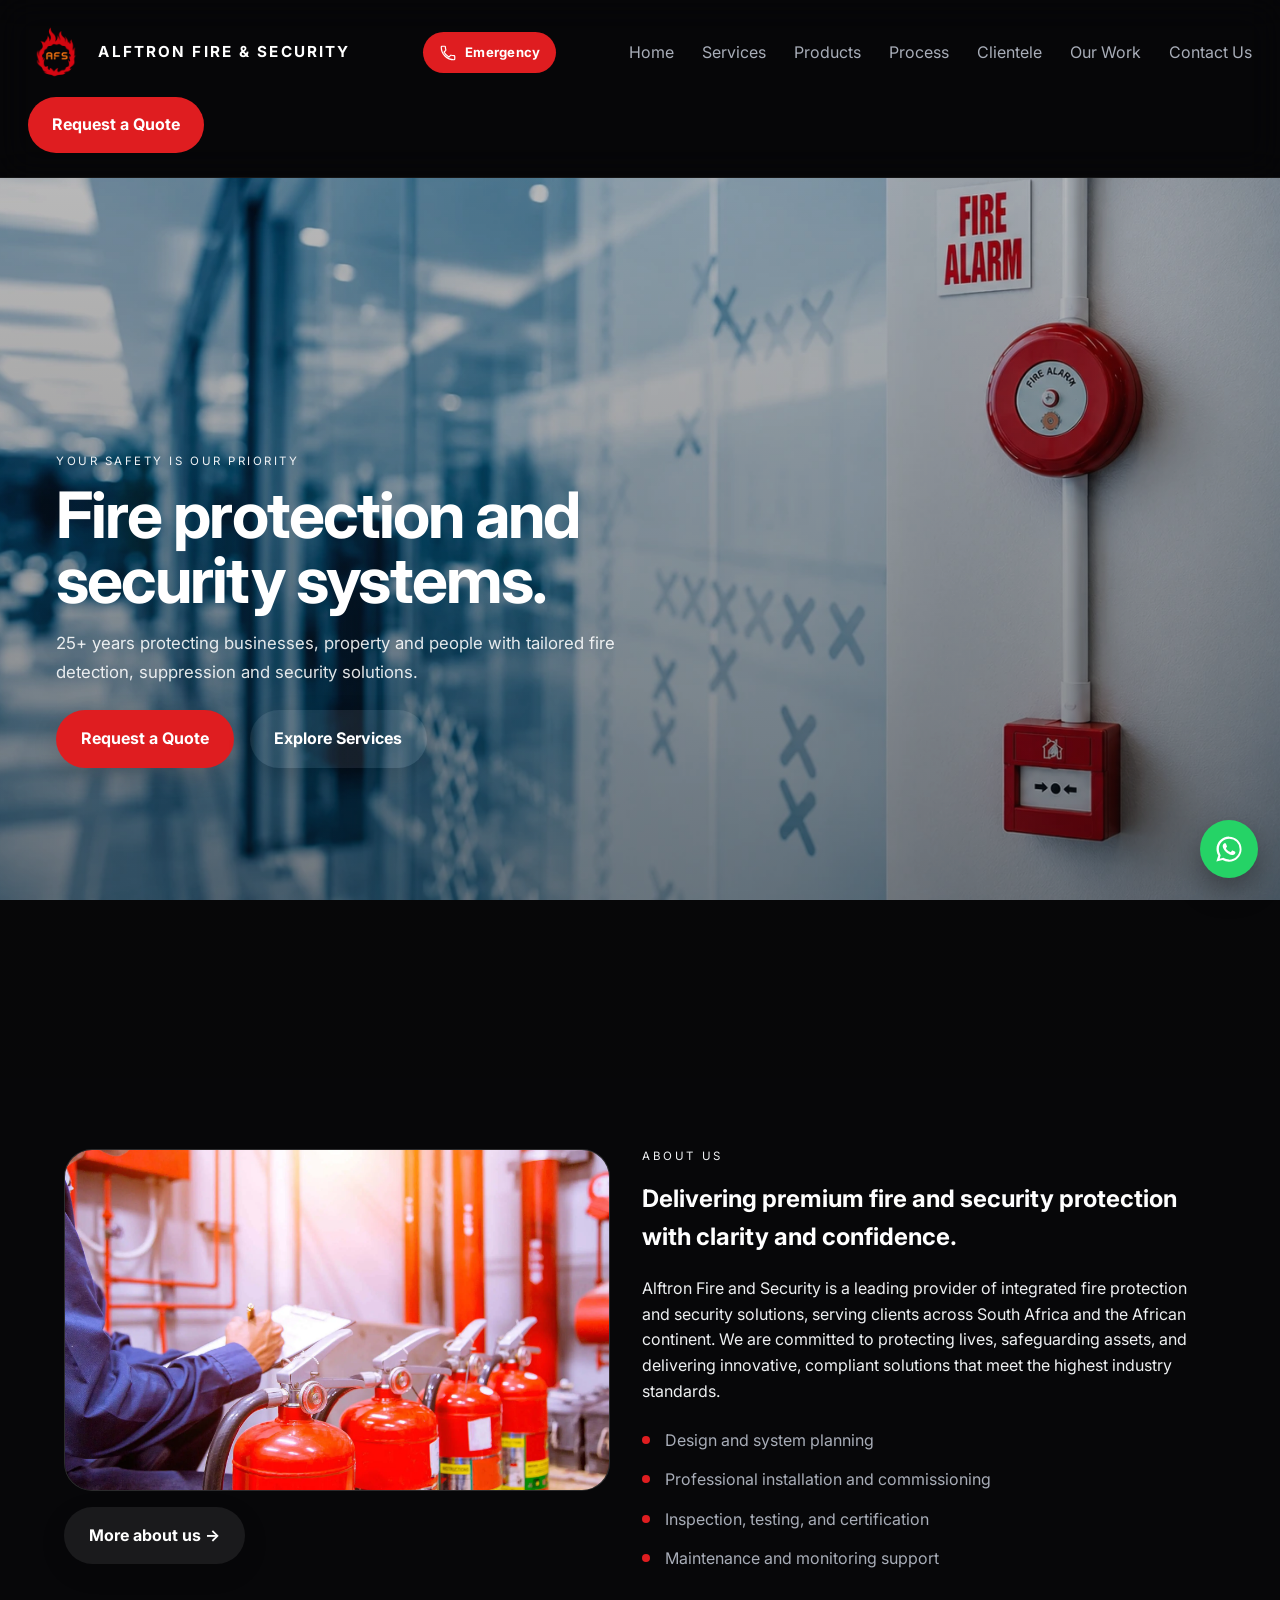
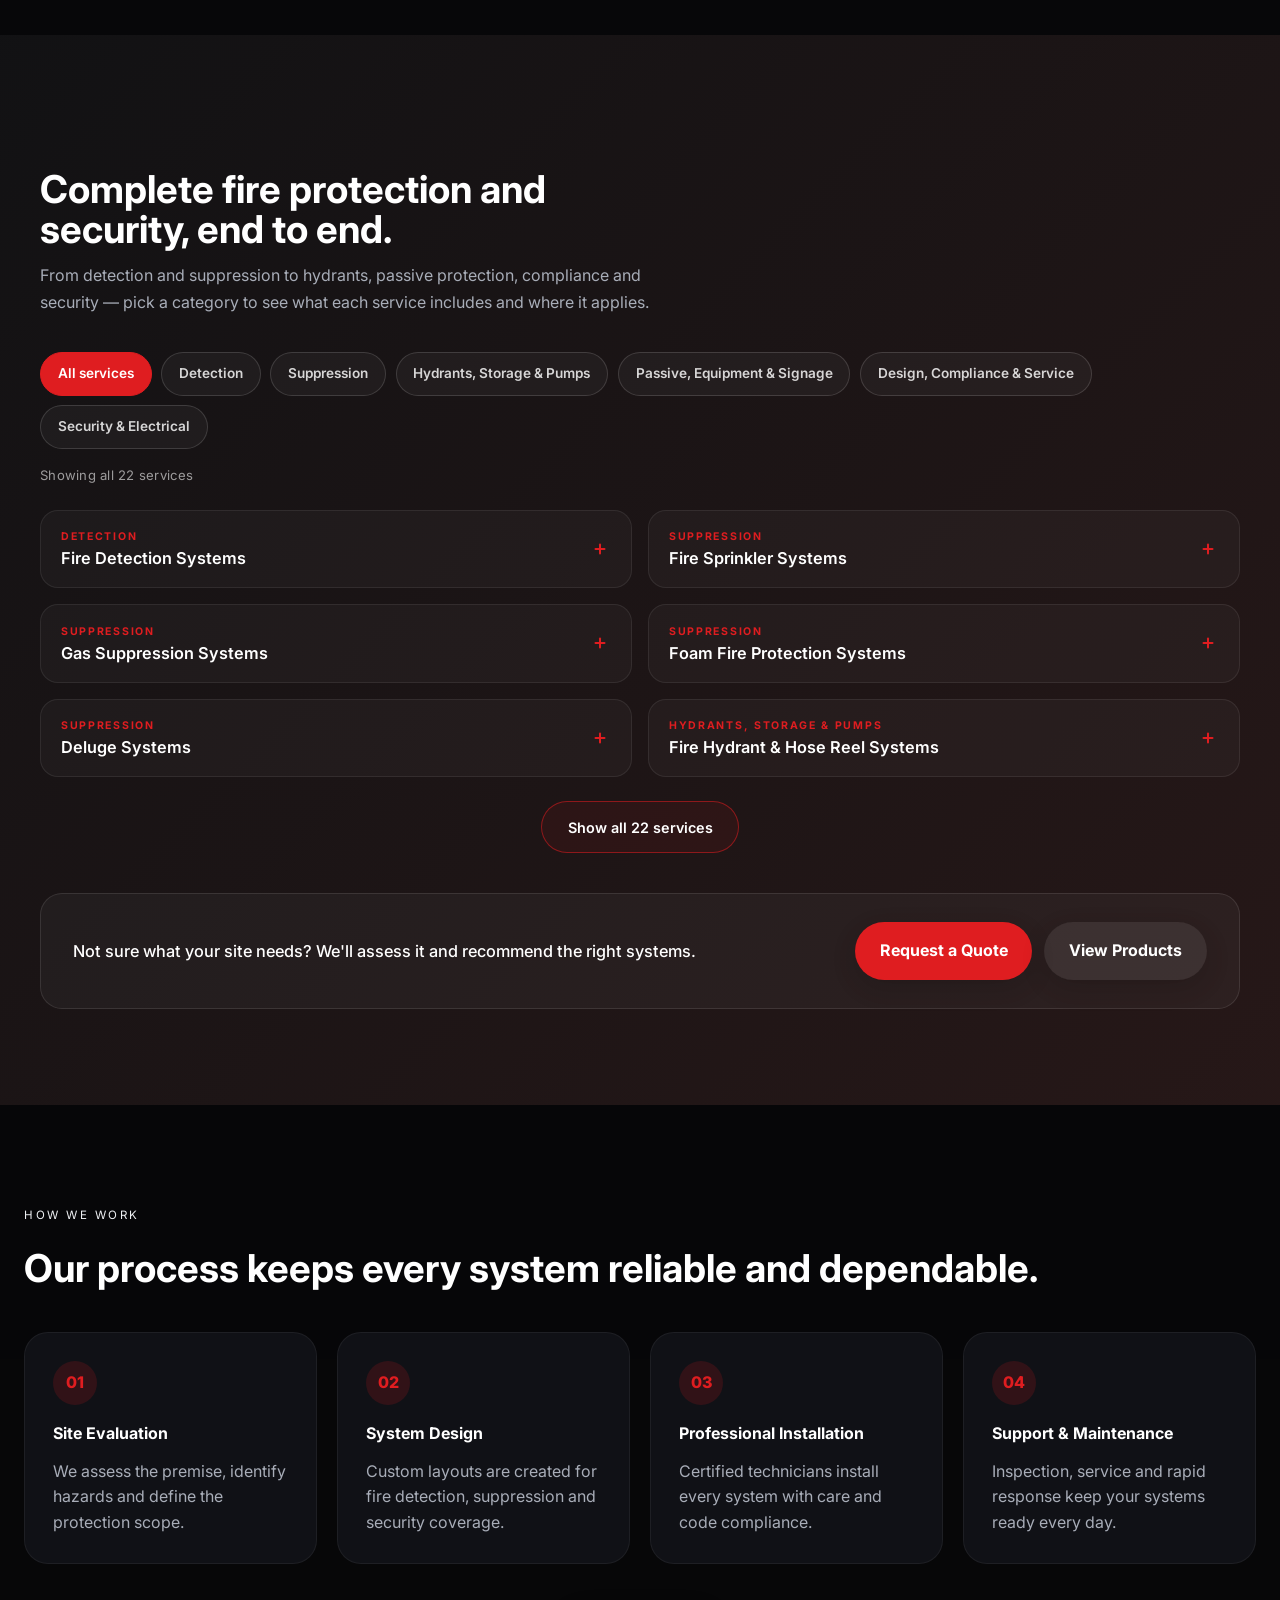
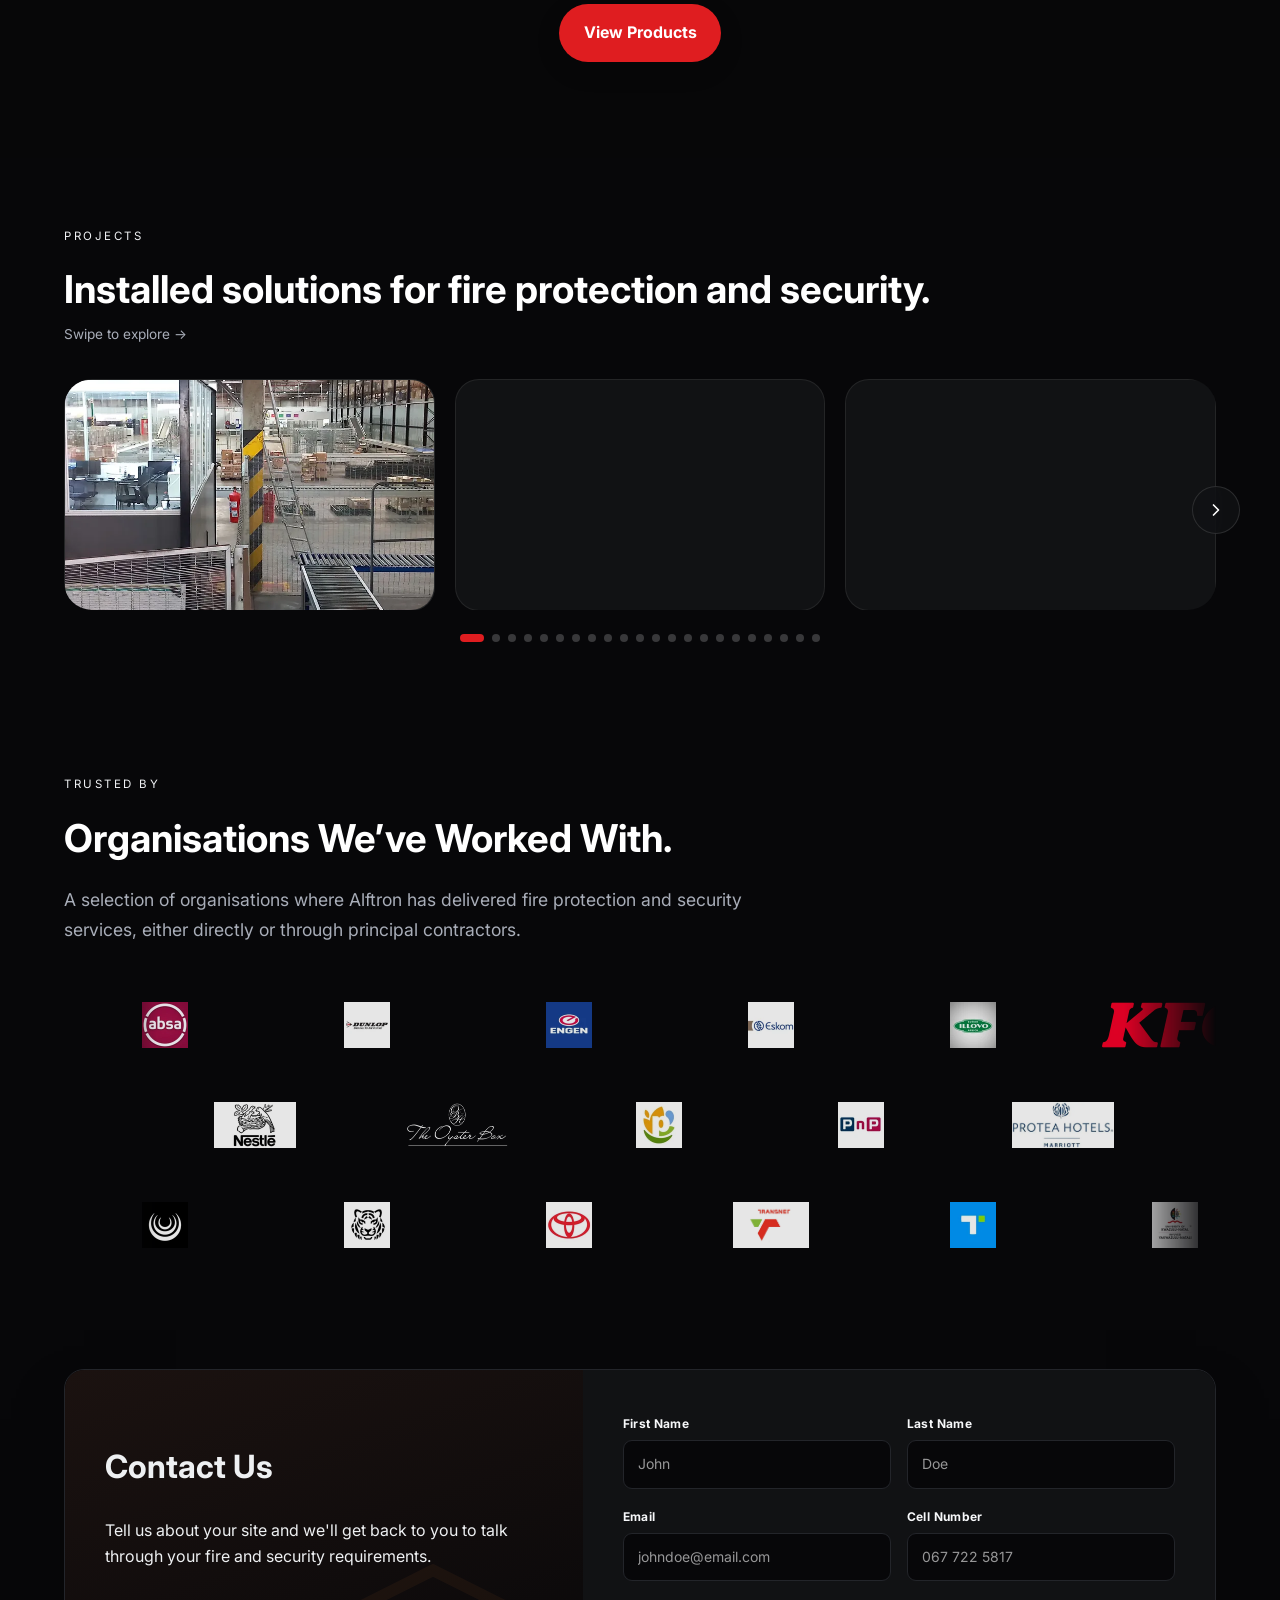
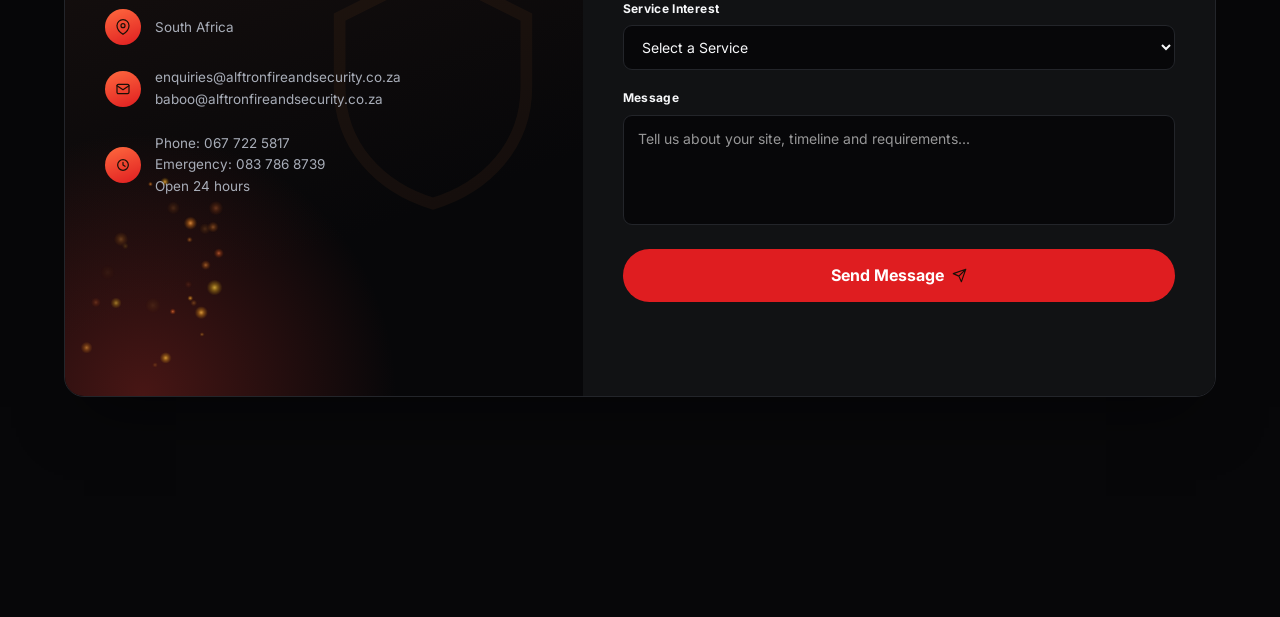
==== commit 614d6b3b: "images order, sitemap, robots" ====
--- a/index.html
+++ b/index.html
@@ -5,20 +5,71 @@
 <link rel="preload" as="image" href="images/mobilehero.webp" media="(max-width: 600px)" fetchpriority="high">
   <meta charset="UTF-8" />
   <meta name="viewport" content="width=device-width, initial-scale=1.0" />
-  <title>Alftron Fire and Security</title>
+  <title>Alftron Fire and Security | Fire Detection, Suppression &amp; Security Systems – South Africa</title>
   <meta name="description" content="Alftron Fire and Security: 25+ years designing, installing, inspecting and maintaining fire detection, suppression, hydrant and security systems for businesses across South Africa." />
-  <link rel="icon" type="image/png" href="images/favicon_tab.png">
-  <link rel="apple-touch-icon" href="images/favicon_tab.png">
+  <link rel="canonical" href="https://alftronfireandsecurity.co.za/" />
+  <meta name="theme-color" content="#070709" />
+
+  <meta property="og:type" content="website" />
+  <meta property="og:site_name" content="Alftron Fire and Security" />
+  <meta property="og:title" content="Alftron Fire and Security | Fire Detection, Suppression &amp; Security Systems" />
+  <meta property="og:description" content="Alftron Fire and Security: 25+ years designing, installing, inspecting and maintaining fire detection, suppression, hydrant and security systems for businesses across South Africa." />
+  <meta property="og:url" content="https://alftronfireandsecurity.co.za/" />
+  <meta property="og:image" content="https://alftronfireandsecurity.co.za/images/fire-alarm-systems-hero.webp" />
+
+  <meta name="twitter:card" content="summary_large_image" />
+  <meta name="twitter:title" content="Alftron Fire and Security | Fire Detection, Suppression &amp; Security Systems" />
+  <meta name="twitter:description" content="Alftron Fire and Security: 25+ years designing, installing, inspecting and maintaining fire detection, suppression, hydrant and security systems for businesses across South Africa." />
+  <meta name="twitter:image" content="https://alftronfireandsecurity.co.za/images/fire-alarm-systems-hero.webp" />
+
+  <link rel="icon" type="image/png" sizes="32x32" href="images/favicon-32x32.png">
+  <link rel="icon" type="image/png" sizes="16x16" href="images/favicon-16x16.png">
+  <link rel="icon" type="image/png" sizes="192x192" href="images/favicon-192.png">
+  <link rel="apple-touch-icon" href="images/apple-touch-icon.png">
   <link rel="preconnect" href="https://fonts.googleapis.com" />
   <link rel="preconnect" href="https://fonts.gstatic.com" crossorigin />
   <link href="https://fonts.googleapis.com/css2?family=Inter:wght@400;500;600;700;800&display=swap" rel="stylesheet" />
   <link rel="stylesheet" href="styles.css" />
+
+  <script type="application/ld+json">
+  {
+    "@context": "https://schema.org",
+    "@type": "LocalBusiness",
+    "name": "Alftron Fire and Security",
+    "url": "https://alftronfireandsecurity.co.za/",
+    "image": "https://alftronfireandsecurity.co.za/images/fire-alarm-systems-hero.webp",
+    "description": "Alftron Fire and Security: 25+ years designing, installing, inspecting and maintaining fire detection, suppression, hydrant and security systems for businesses across South Africa.",
+    "address": {
+      "@type": "PostalAddress",
+      "addressCountry": "ZA"
+    },
+    "email": "enquiries@alftronfireandsecurity.co.za",
+    "contactPoint": [
+      {
+        "@type": "ContactPoint",
+        "telephone": "+27-67-722-5817",
+        "contactType": "customer service",
+        "areaServed": "ZA"
+      },
+      {
+        "@type": "ContactPoint",
+        "telephone": "+27-83-786-8739",
+        "contactType": "emergency",
+        "areaServed": "ZA"
+      }
+    ]
+  }
+  </script>
 </head>
 <body>
   <nav class="navbar" id="pageNavbar">
     <a class="navbar__brand" href="#">
       <img src="images/logo.webp" alt="Alftron Fire and Security logo" class="navbar__logo" fetchpriority="high"/>
       <span class="navbar__brandText">Alftron Fire & Security</span>
+    </a>
+    <a class="navbar__emergency" href="tel:0837868739" aria-label="Emergency call: 083 786 8739">
+      <svg viewBox="0 0 24 24" fill="none" aria-hidden="true"><path d="M6.6 10.8c1.4 2.8 3.8 5.2 6.6 6.6l2.2-2.2c.3-.3.7-.4 1-.2 1.1.4 2.3.6 3.6.6.6 0 1 .4 1 1V20c0 .6-.4 1-1 1C10.5 21 3 13.5 3 4c0-.6.4-1 1-1h3.5c.6 0 1 .4 1 1 0 1.3.2 2.5.6 3.6.1.4 0 .8-.2 1l-2.3 2.2z" stroke="currentColor" stroke-width="1.6" stroke-linejoin="round" stroke-linecap="round"/></svg>
+      <span class="navbar__emergency-text">Emergency</span>
     </a>
     <button class="navbar__toggle" aria-label="Open menu" id="menuToggle" aria-expanded="false">
       <span></span>
@@ -177,76 +228,76 @@
         <div class="carousel-track-wrapper">
           <div class="carousel-track">
             <div class="carousel-slide">
-              <img src="images/gallery/IMG-20260805-WA0025.jpg" alt="Alftron fire protection installation 1" loading="lazy" decoding="async"/>
-            </div>
-            <div class="carousel-slide">
-              <img src="images/gallery/IMG-20260805-WA0027.jpg" alt="Alftron fire protection installation 2" loading="lazy" decoding="async"/>
-            </div>
-            <div class="carousel-slide">
-              <img src="images/gallery/IMG-20260805-WA0033.jpg" alt="Alftron fire protection installation 3" loading="lazy" decoding="async"/>
-            </div>
-            <div class="carousel-slide">
-              <img src="images/gallery/IMG-20260805-WA0034.jpg" alt="Alftron fire protection installation 4" loading="lazy" decoding="async"/>
-            </div>
-            <div class="carousel-slide">
-              <img src="images/gallery/IMG-20260805-WA0038.jpg" alt="Alftron fire protection installation 5" loading="lazy" decoding="async"/>
-            </div>
-            <div class="carousel-slide">
-              <img src="images/gallery/IMG-20260805-WA0040.jpg" alt="Alftron fire protection installation 6" loading="lazy" decoding="async"/>
-            </div>
-            <div class="carousel-slide">
-              <img src="images/gallery/IMG-20260805-WA0044.jpg" alt="Alftron fire protection installation 7" loading="lazy" decoding="async"/>
-            </div>
-            <div class="carousel-slide">
-              <img src="images/gallery/IMG-20260805-WA0060.jpg" alt="Alftron fire protection installation 8" loading="lazy" decoding="async"/>
-            </div>
-            <div class="carousel-slide">
-              <img src="images/gallery/IMG-20260805-WA0069.jpg" alt="Alftron fire protection installation 9" loading="lazy" decoding="async"/>
-            </div>
-            <div class="carousel-slide">
-              <img src="images/gallery/IMG-20260805-WA0073.jpg" alt="Alftron fire protection installation 10" loading="lazy" decoding="async"/>
-            </div>
-            <div class="carousel-slide">
-              <img src="images/gallery/IMG-20260805-WA0075.jpg" alt="Alftron fire protection installation 11" loading="lazy" decoding="async"/>
-            </div>
-            <div class="carousel-slide">
-              <img src="images/gallery/IMG-20260805-WA0084.jpg" alt="Alftron fire protection installation 12" loading="lazy" decoding="async"/>
-            </div>
-            <div class="carousel-slide">
-              <img src="images/gallery/IMG-20260805-WA0090.jpg" alt="Alftron fire protection installation 13" loading="lazy" decoding="async"/>
-            </div>
-            <div class="carousel-slide">
-              <img src="images/gallery/IMG-20260805-WA0091.jpg" alt="Alftron fire protection installation 14" loading="lazy" decoding="async"/>
-            </div>
-            <div class="carousel-slide">
-              <img src="images/gallery/IMG-20260805-WA0096.jpg" alt="Alftron fire protection installation 15" loading="lazy" decoding="async"/>
-            </div>
-            <div class="carousel-slide">
-              <img src="images/gallery/IMG-20260805-WA0098.jpg" alt="Alftron fire protection installation 16" loading="lazy" decoding="async"/>
-            </div>
-            <div class="carousel-slide">
-              <img src="images/gallery/IMG-20260805-WA0105.jpg" alt="Alftron fire protection installation 17" loading="lazy" decoding="async"/>
-            </div>
-            <div class="carousel-slide">
-              <img src="images/gallery/IMG-20260805-WA0108.jpg" alt="Alftron fire protection installation 18" loading="lazy" decoding="async"/>
-            </div>
-            <div class="carousel-slide">
-              <img src="images/gallery/IMG-20260805-WA0110.jpg" alt="Alftron fire protection installation 19" loading="lazy" decoding="async"/>
-            </div>
-            <div class="carousel-slide">
-              <img src="images/gallery/IMG-20260805-WA0115.jpg" alt="Alftron fire protection installation 20" loading="lazy" decoding="async"/>
-            </div>
-            <div class="carousel-slide">
-              <img src="images/gallery/IMG-20260805-WA0121.jpg" alt="Alftron fire protection installation 21" loading="lazy" decoding="async"/>
-            </div>
-            <div class="carousel-slide">
-              <img src="images/gallery/IMG-20260805-WA0123.jpg" alt="Alftron fire protection installation 22" loading="lazy" decoding="async"/>
-            </div>
-            <div class="carousel-slide">
-              <img src="images/gallery/IMG-20260805-WA0125.jpg" alt="Alftron fire protection installation 23" loading="lazy" decoding="async"/>
-            </div>
-            <div class="carousel-slide">
-              <img src="images/gallery/IMG-20260805-WA0127.jpg" alt="Alftron fire protection installation 24" loading="lazy" decoding="async"/>
+              <img src="images/gallery/IMG-20260805-WA0123.webp" alt="Alftron fire protection installation 1" loading="lazy" decoding="async"/>
+            </div>
+            <div class="carousel-slide">
+              <img src="images/gallery/IMG-20260805-WA0121.webp" alt="Alftron fire protection installation 2" loading="lazy" decoding="async"/>
+            </div>
+            <div class="carousel-slide">
+              <img src="images/gallery/IMG-20260805-WA0115.webp" alt="Alftron fire protection installation 3" loading="lazy" decoding="async"/>
+            </div>
+            <div class="carousel-slide">
+              <img src="images/gallery/IMG-20260805-WA0110.webp" alt="Alftron fire protection installation 4" loading="lazy" decoding="async"/>
+            </div>
+            <div class="carousel-slide">
+              <img src="images/gallery/IMG-20260805-WA0025.webp" alt="Alftron fire protection installation 5" loading="lazy" decoding="async"/>
+            </div>
+            <div class="carousel-slide">
+              <img src="images/gallery/IMG-20260805-WA0027.webp" alt="Alftron fire protection installation 6" loading="lazy" decoding="async"/>
+            </div>
+            <div class="carousel-slide">
+              <img src="images/gallery/IMG-20260805-WA0033.webp" alt="Alftron fire protection installation 7" loading="lazy" decoding="async"/>
+            </div>
+            <div class="carousel-slide">
+              <img src="images/gallery/IMG-20260805-WA0034.webp" alt="Alftron fire protection installation 8" loading="lazy" decoding="async"/>
+            </div>
+            <div class="carousel-slide">
+              <img src="images/gallery/IMG-20260805-WA0038.webp" alt="Alftron fire protection installation 9" loading="lazy" decoding="async"/>
+            </div>
+            <div class="carousel-slide">
+              <img src="images/gallery/IMG-20260805-WA0040.webp" alt="Alftron fire protection installation 10" loading="lazy" decoding="async"/>
+            </div>
+            <div class="carousel-slide">
+              <img src="images/gallery/IMG-20260805-WA0044.webp" alt="Alftron fire protection installation 11" loading="lazy" decoding="async"/>
+            </div>
+            <div class="carousel-slide">
+              <img src="images/gallery/IMG-20260805-WA0060.webp" alt="Alftron fire protection installation 12" loading="lazy" decoding="async"/>
+            </div>
+            <div class="carousel-slide">
+              <img src="images/gallery/IMG-20260805-WA0069.webp" alt="Alftron fire protection installation 13" loading="lazy" decoding="async"/>
+            </div>
+            <div class="carousel-slide">
+              <img src="images/gallery/IMG-20260805-WA0073.webp" alt="Alftron fire protection installation 14" loading="lazy" decoding="async"/>
+            </div>
+            <div class="carousel-slide">
+              <img src="images/gallery/IMG-20260805-WA0075.webp" alt="Alftron fire protection installation 15" loading="lazy" decoding="async"/>
+            </div>
+            <div class="carousel-slide">
+              <img src="images/gallery/IMG-20260805-WA0084.webp" alt="Alftron fire protection installation 16" loading="lazy" decoding="async"/>
+            </div>
+            <div class="carousel-slide">
+              <img src="images/gallery/IMG-20260805-WA0090.webp" alt="Alftron fire protection installation 17" loading="lazy" decoding="async"/>
+            </div>
+            <div class="carousel-slide">
+              <img src="images/gallery/IMG-20260805-WA0091.webp" alt="Alftron fire protection installation 18" loading="lazy" decoding="async"/>
+            </div>
+            <div class="carousel-slide">
+              <img src="images/gallery/IMG-20260805-WA0096.webp" alt="Alftron fire protection installation 19" loading="lazy" decoding="async"/>
+            </div>
+            <div class="carousel-slide">
+              <img src="images/gallery/IMG-20260805-WA0098.webp" alt="Alftron fire protection installation 20" loading="lazy" decoding="async"/>
+            </div>
+            <div class="carousel-slide">
+              <img src="images/gallery/IMG-20260805-WA0105.webp" alt="Alftron fire protection installation 21" loading="lazy" decoding="async"/>
+            </div>
+            <div class="carousel-slide">
+              <img src="images/gallery/IMG-20260805-WA0108.webp" alt="Alftron fire protection installation 22" loading="lazy" decoding="async"/>
+            </div>
+            <div class="carousel-slide">
+              <img src="images/gallery/IMG-20260805-WA0125.webp" alt="Alftron fire protection installation 23" loading="lazy" decoding="async"/>
+            </div>
+            <div class="carousel-slide">
+              <img src="images/gallery/IMG-20260805-WA0127.webp" alt="Alftron fire protection installation 24" loading="lazy" decoding="async"/>
             </div>
           </div>
         </div>
@@ -407,8 +458,8 @@
                     <svg viewBox="0 0 24 24" fill="none"><rect x="3" y="5" width="18" height="14" rx="2" stroke="#1a0f07" stroke-width="1.8"/><path d="M3 7l9 6 9-6" stroke="#1a0f07" stroke-width="1.8" stroke-linecap="round" stroke-linejoin="round"/></svg>
                   </span>
                   <div>
-                    <a href="mailto:abdal@alftronfireandsecurity.co.za">abdal@alftronfireandsecurity.co.za</a><br>
-                    <a href="mailto:enquiries@alftronfireandsecurity.co.za">enquiries@alftronfireandsecurity.co.za</a>
+                    <a href="mailto:enquiries@alftronfireandsecurity.co.za">enquiries@alftronfireandsecurity.co.za</a><br>
+                    <a href="mailto:baboo@alftronfireandsecurity.co.za">baboo@alftronfireandsecurity.co.za</a>
                   </div>
                 </div>
 
@@ -418,6 +469,7 @@
                   </span>
                   <div>
                     Phone: <a href="tel:0677225817">067 722 5817</a><br>
+                    Emergency: <a href="tel:0837868739">083 786 8739</a><br>
                     Open 24 hours
                   </div>
                 </div>
@@ -466,6 +518,7 @@
       <option>Security &amp; Access Control</option>
       <option>CCTV &amp; Surveillance</option>
       <option>Inspection, Testing &amp; Maintenance</option>
+      <option>Products</option>
     </select>
   </div>
 
@@ -491,7 +544,7 @@
   <footer class="footer fade-up fade-up-delay-2">
     <div>© 2026 Alftron Fire and Security. Your safety is our priority.</div>
     <div>Designed for modern fire protection and security.</div>
-    <div>Created by <a href="https://dyme.digital">Dyme Digital</a></div>
+    <div>Fired up by <a href="https://dyme.digital">Dyme Digital</a></div>
   </footer>
 
   <!-- Lightbox Modal -->
@@ -501,6 +554,10 @@
       <img src="" alt="" class="lightbox__img" />
     </div>
   </div>
+
+  <a class="whatsapp-float" href="https://wa.me/27677225817" target="_blank" rel="noopener" aria-label="Chat with us on WhatsApp">
+    <svg viewBox="0 0 32 32" fill="currentColor" aria-hidden="true"><path d="M16.02 2.67C8.65 2.67 2.67 8.65 2.67 16.02c0 2.45.66 4.83 1.9 6.93L2.5 29.33l6.55-1.72a13.3 13.3 0 0 0 6.97 1.9h.01c7.37 0 13.35-5.98 13.35-13.35 0-3.57-1.39-6.92-3.91-9.44a13.26 13.26 0 0 0-9.45-3.91zm0 24.44h-.01a11.1 11.1 0 0 1-5.66-1.55l-.4-.24-3.89 1.02 1.04-3.79-.26-.39a11.08 11.08 0 0 1-1.7-5.92c0-6.13 4.99-11.12 11.13-11.12a11.08 11.08 0 0 1 11.11 11.13c0 6.13-4.99 11.12-11.12 11.12zm6.1-8.33c-.33-.17-1.97-.97-2.28-1.08-.31-.11-.53-.17-.75.17s-.86 1.08-1.06 1.3-.4.25-.73.08c-.33-.17-1.4-.51-2.66-1.63-.98-.87-1.65-1.95-1.84-2.28-.19-.33-.02-.5.15-.67.15-.15.33-.4.5-.6.16-.2.22-.33.33-.55.11-.22.06-.42-.03-.59-.08-.17-.75-1.79-1.02-2.45-.27-.65-.55-.56-.75-.57l-.64-.01c-.22 0-.58.08-.88.42-.31.33-1.16 1.13-1.16 2.76s1.19 3.2 1.36 3.42c.17.22 2.34 3.57 5.67 5.01.79.34 1.41.55 1.89.7.79.25 1.51.22 2.08.13.63-.09 1.97-.8 2.25-1.58s.28-1.44.19-1.58c-.08-.14-.3-.22-.63-.39z"/></svg>
+  </a>
 
   <script src="script.js"></script>
   <script>
--- a/styles.css
+++ b/styles.css
@@ -806,6 +806,7 @@
 
 .service-item__name {
   grid-area: name;
+  margin: 0;
   font-size: 1.02rem;
   font-weight: 600;
   line-height: 1.25;
@@ -1499,7 +1500,7 @@
 
   .contact-row{
     display:flex;
-    align-items:flex-start;
+    align-items:center;
     gap:14px;
   }
 
@@ -1984,6 +1985,7 @@
   justify-content: center;
   transition: all 0.2s ease;
   line-height: 1;
+  z-index: 10;
 }
 
 .lightbox__close:hover {
@@ -1992,6 +1994,133 @@
   transform: scale(1.08);
 }
 
+/* Emergency call icon in navbar */
+.navbar__emergency {
+  display: inline-flex;
+  align-items: center;
+  gap: 0.5rem;
+  padding: 0.6rem 1rem;
+  border-radius: 999px;
+  background: var(--accent);
+  color: white;
+  text-decoration: none;
+  font-weight: 700;
+  font-size: 0.82rem;
+  letter-spacing: 0.02em;
+  white-space: nowrap;
+  animation: navbar-emergency-pulse 2.4s ease-in-out infinite;
+}
+
+.navbar__emergency svg {
+  width: 18px;
+  height: 18px;
+  flex: none;
+}
+
+.navbar__emergency:hover {
+  background: var(--orange-bright);
+}
+
+@keyframes navbar-emergency-pulse {
+  0%, 100% {
+    box-shadow: 0 0 0 0 rgba(223, 29, 32, 0.45);
+  }
+  50% {
+    box-shadow: 0 0 0 8px rgba(223, 29, 32, 0);
+  }
+}
+
+@media (prefers-reduced-motion: reduce) {
+  .navbar__emergency {
+    animation: none;
+  }
+}
+
+@media (max-width: 860px) {
+  .navbar__emergency {
+    padding: 0.55rem 0.7rem;
+  }
+  .navbar__emergency-text {
+    display: none;
+  }
+}
+
+/* WhatsApp floating button */
+.whatsapp-float {
+  position: fixed;
+  right: 22px;
+  bottom: 22px;
+  width: 58px;
+  height: 58px;
+  border-radius: 50%;
+  background: #25d366;
+  color: white;
+  display: flex;
+  align-items: center;
+  justify-content: center;
+  box-shadow: 0 12px 28px rgba(0, 0, 0, 0.35);
+  z-index: 80;
+  transition: transform 0.2s ease, box-shadow 0.2s ease;
+}
+
+.whatsapp-float svg {
+  width: 30px;
+  height: 30px;
+}
+
+.whatsapp-float:hover {
+  transform: scale(1.08);
+  box-shadow: 0 14px 34px rgba(0, 0, 0, 0.45);
+}
+
+@media (max-width: 600px) {
+  .whatsapp-float {
+    right: 16px;
+    bottom: 16px;
+    width: 52px;
+    height: 52px;
+  }
+  .whatsapp-float svg {
+    width: 27px;
+    height: 27px;
+  }
+}
+
+/* 404 page */
+.notfound {
+  width: 100%;
+  min-height: calc(100svh - 200px);
+  display: flex;
+  align-items: center;
+  justify-content: center;
+  padding: 6rem 24px;
+}
+
+.notfound__inner {
+  max-width: 640px;
+  margin: 0 auto;
+  text-align: center;
+}
+
+.notfound__inner h1 {
+  margin: 0.9rem 0;
+  font-size: clamp(2rem, 4vw, 3rem);
+  line-height: 1.1;
+  letter-spacing: -0.02em;
+  color: white;
+}
+
+.notfound__copy {
+  color: var(--text-muted);
+  font-size: 1.05rem;
+  line-height: 1.75;
+}
+
+.notfound__actions {
+  justify-content: center;
+  margin-top: 1.75rem;
+}
+
 /* Make carousel slides look clickable */
 .carousel-slide {
   cursor: pointer;
